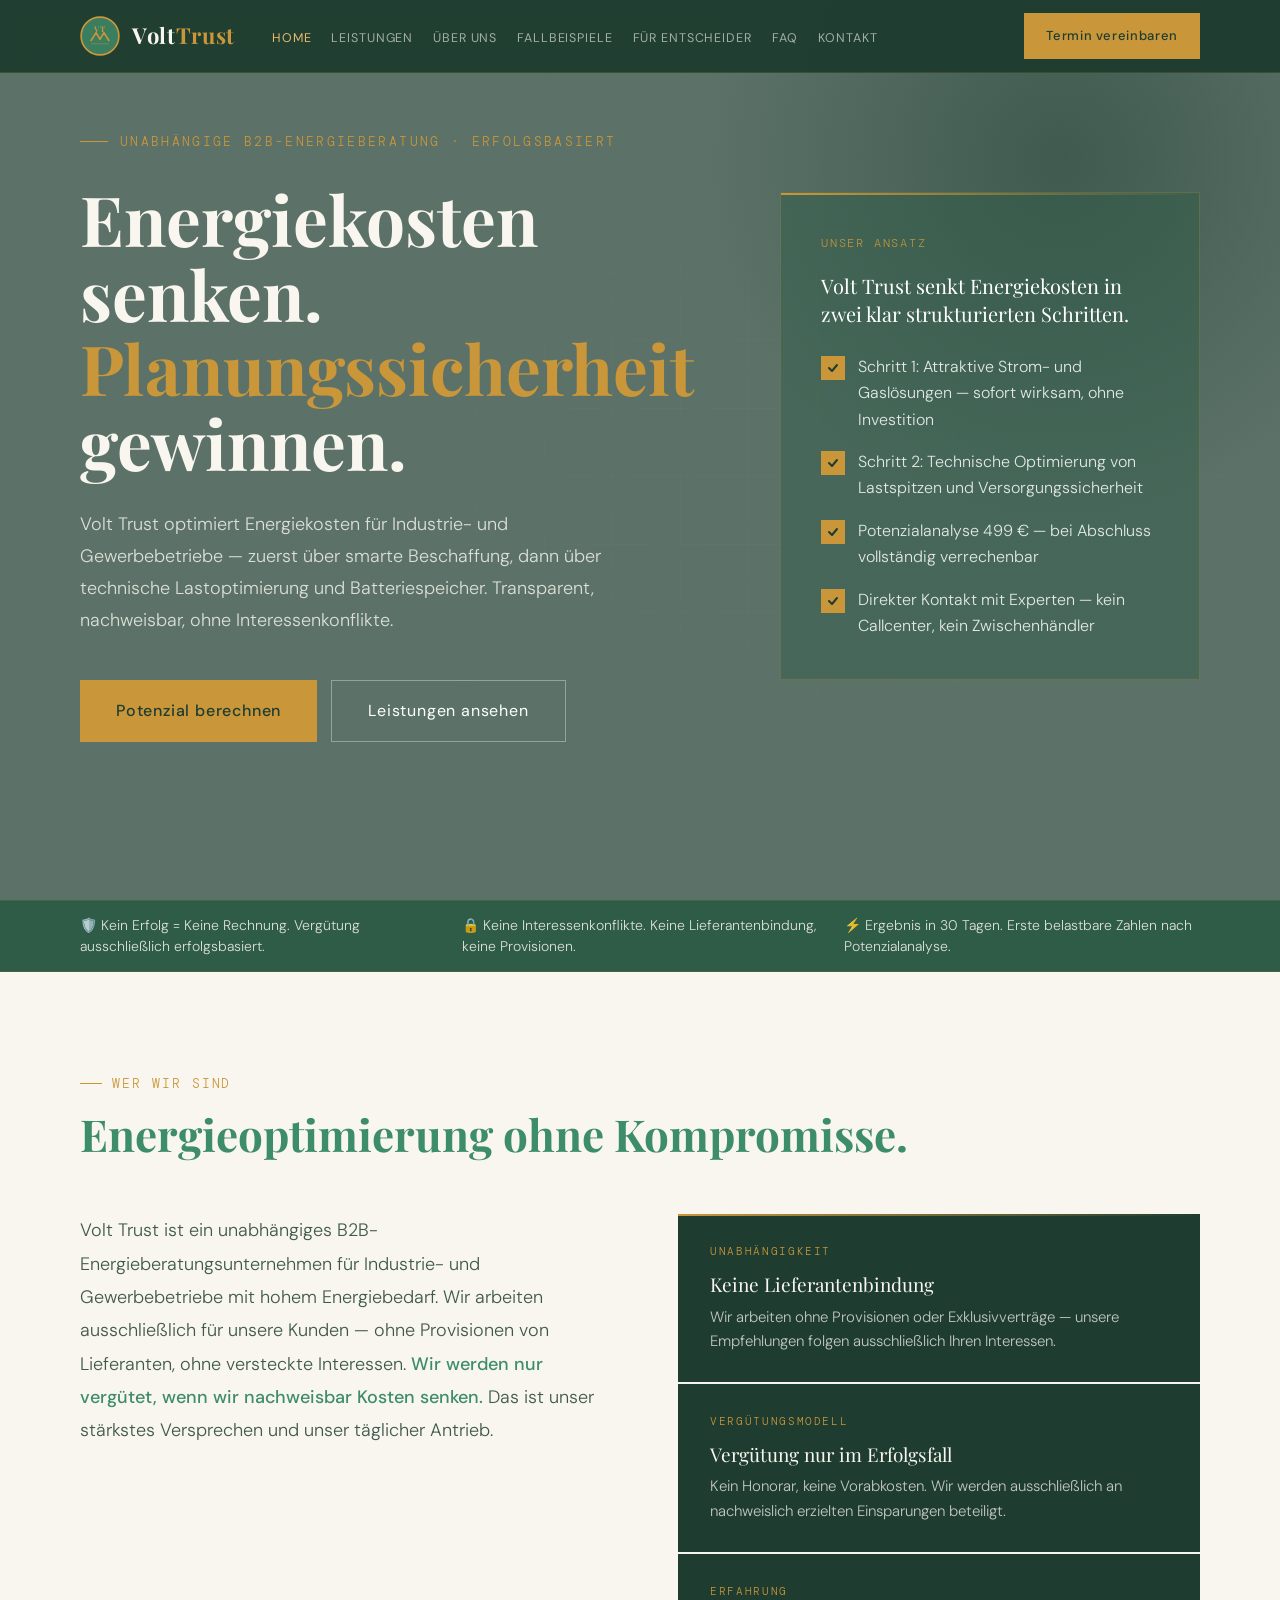
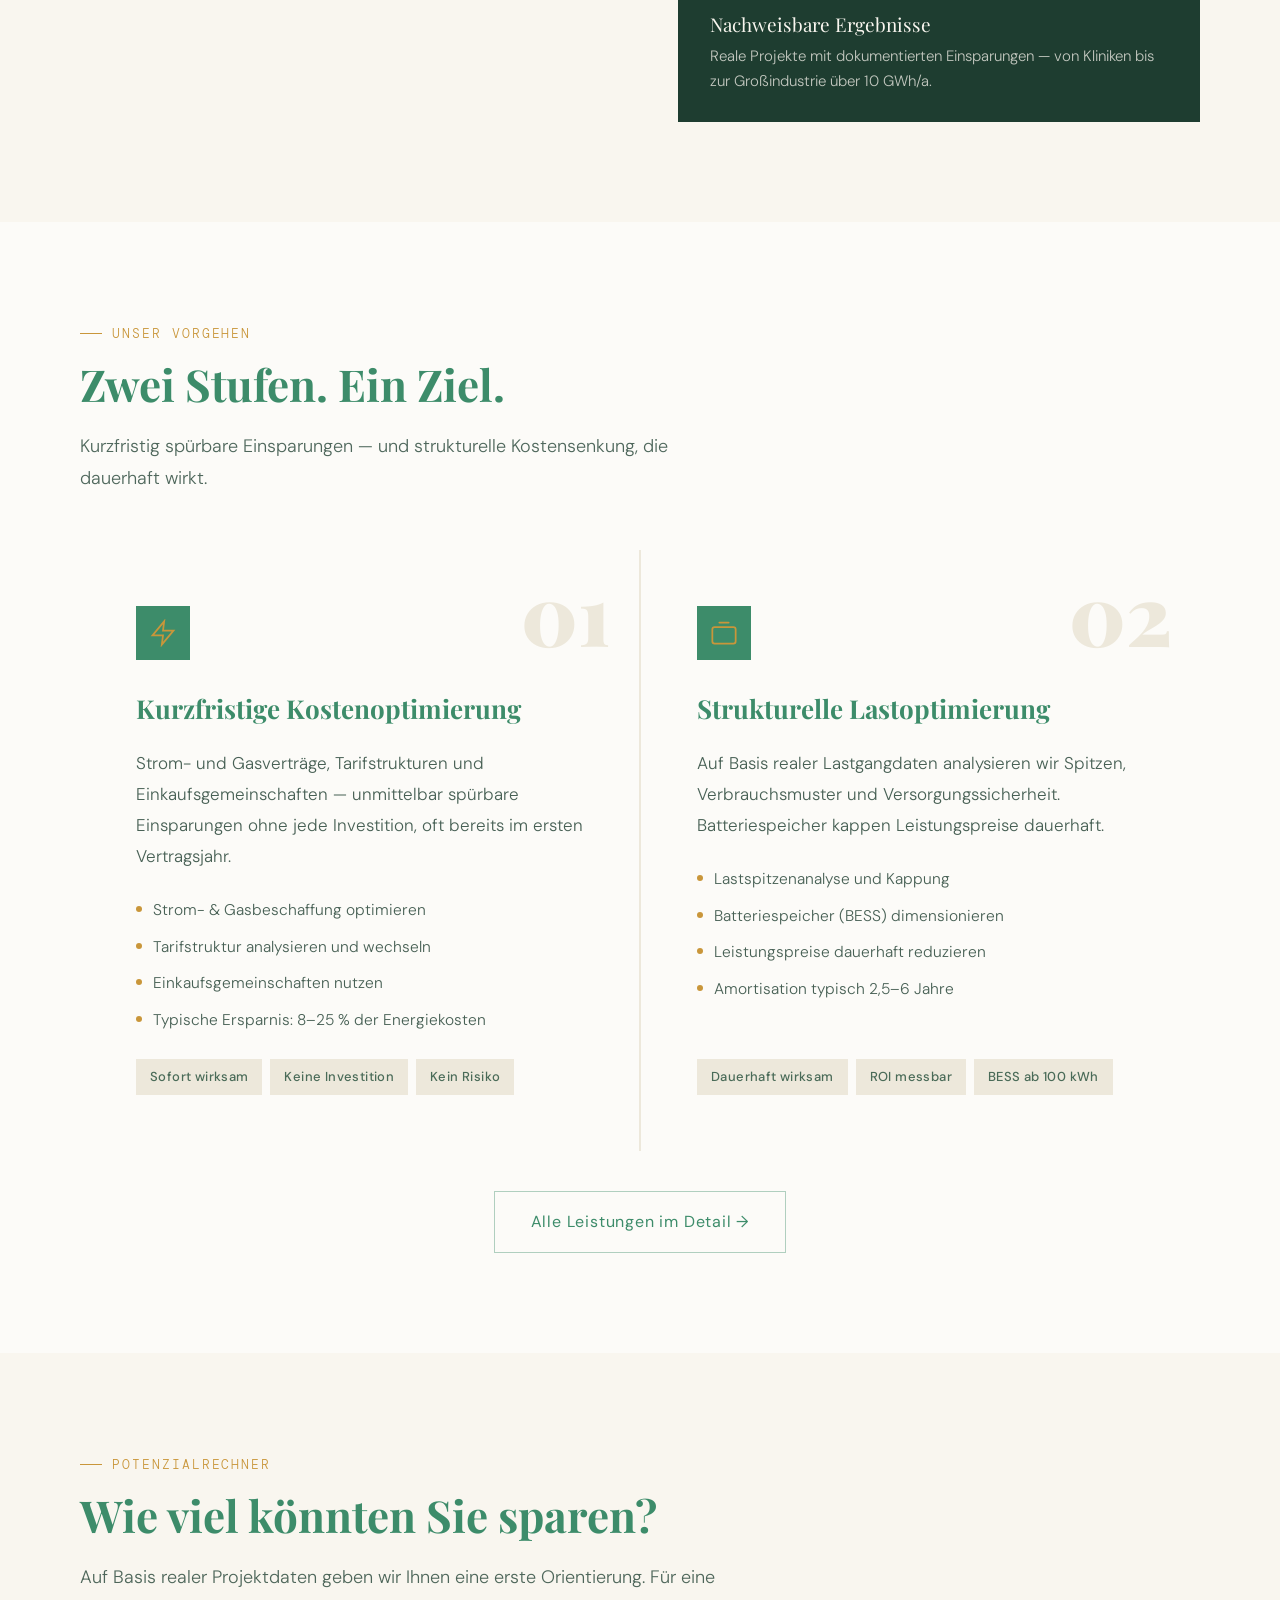
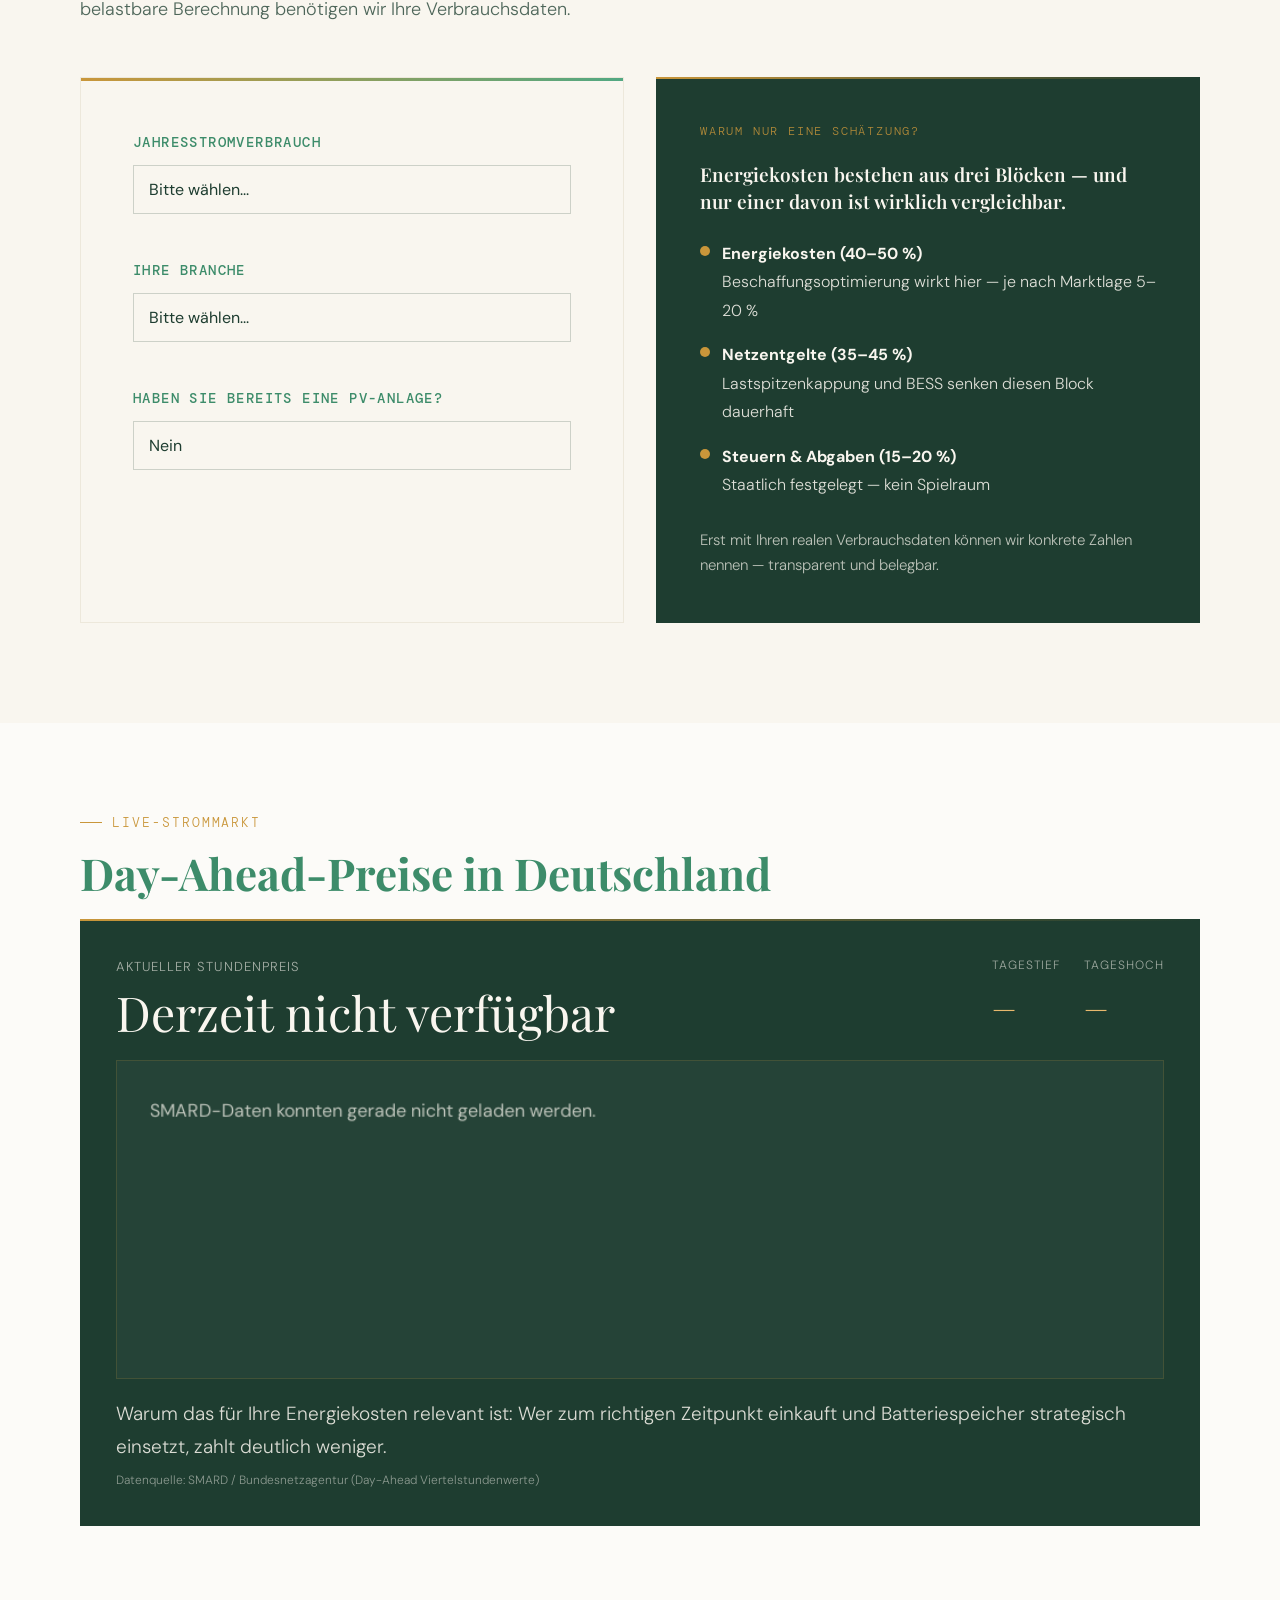
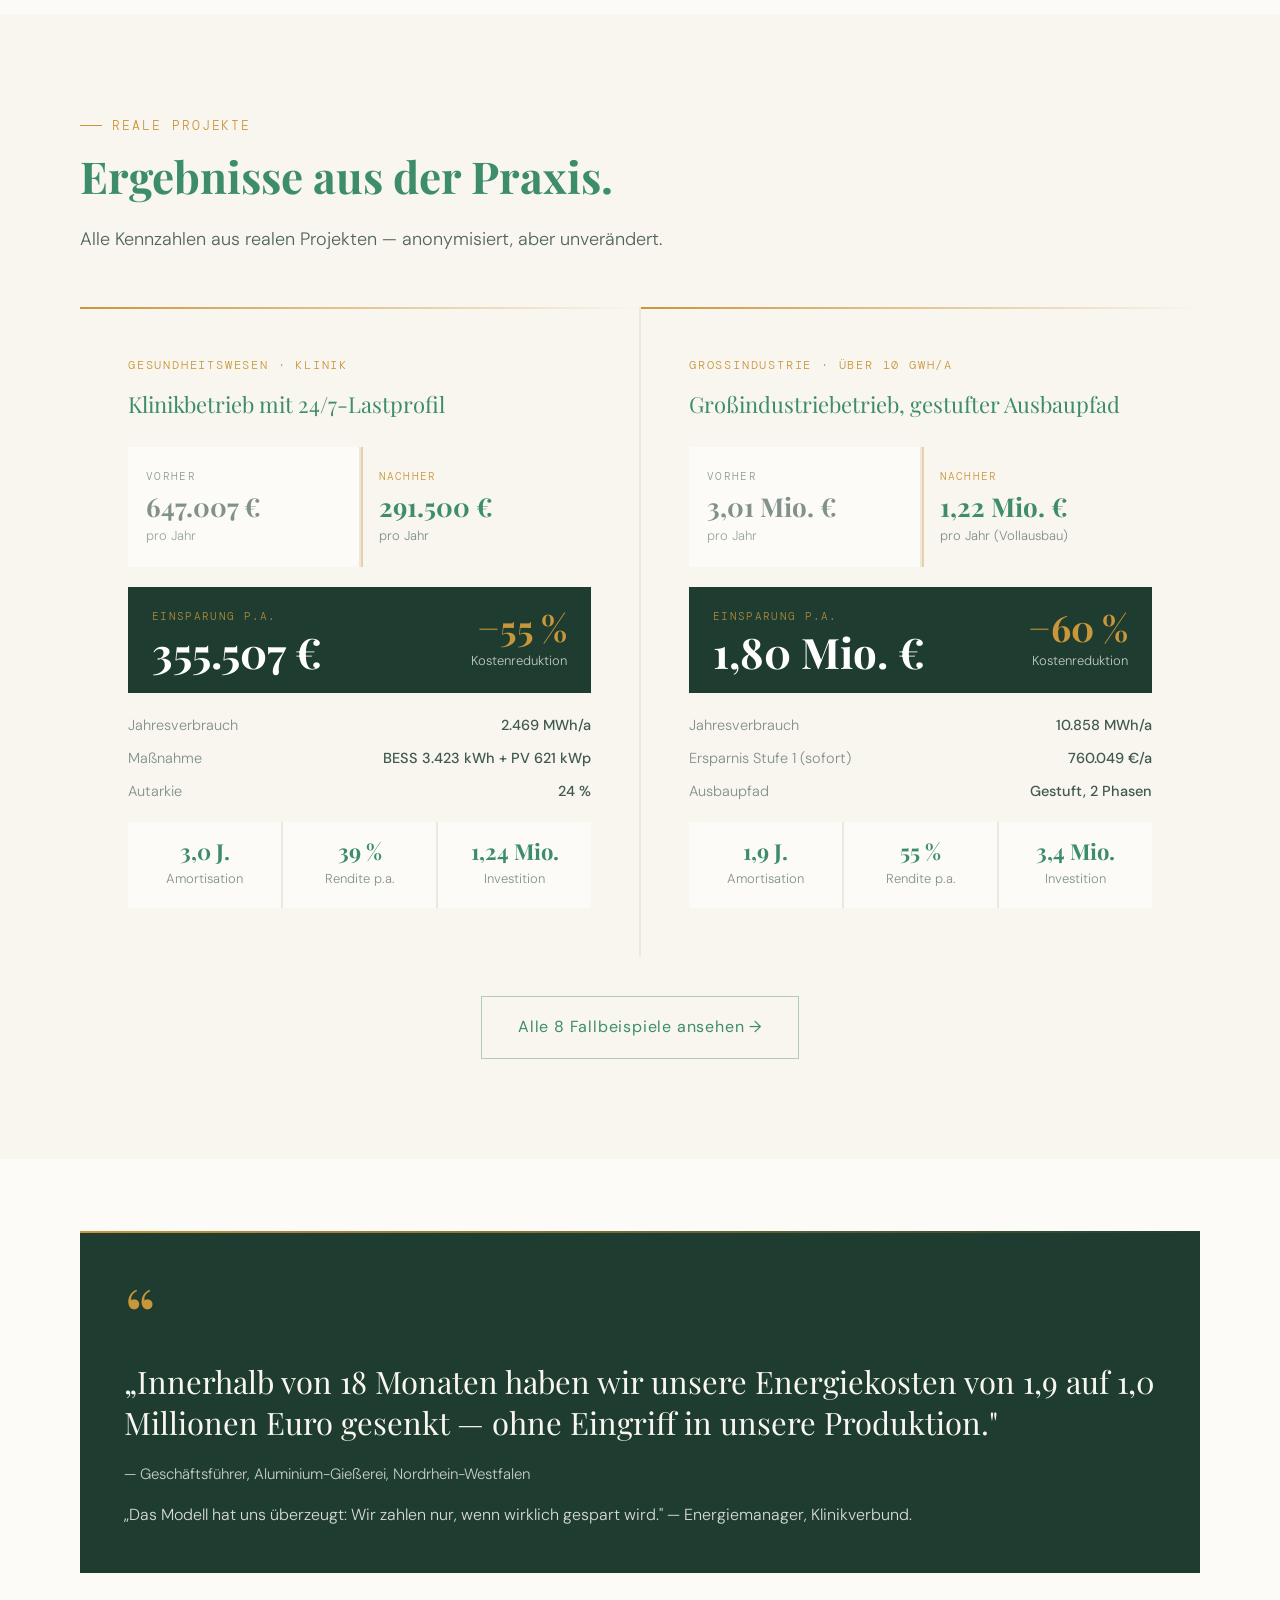
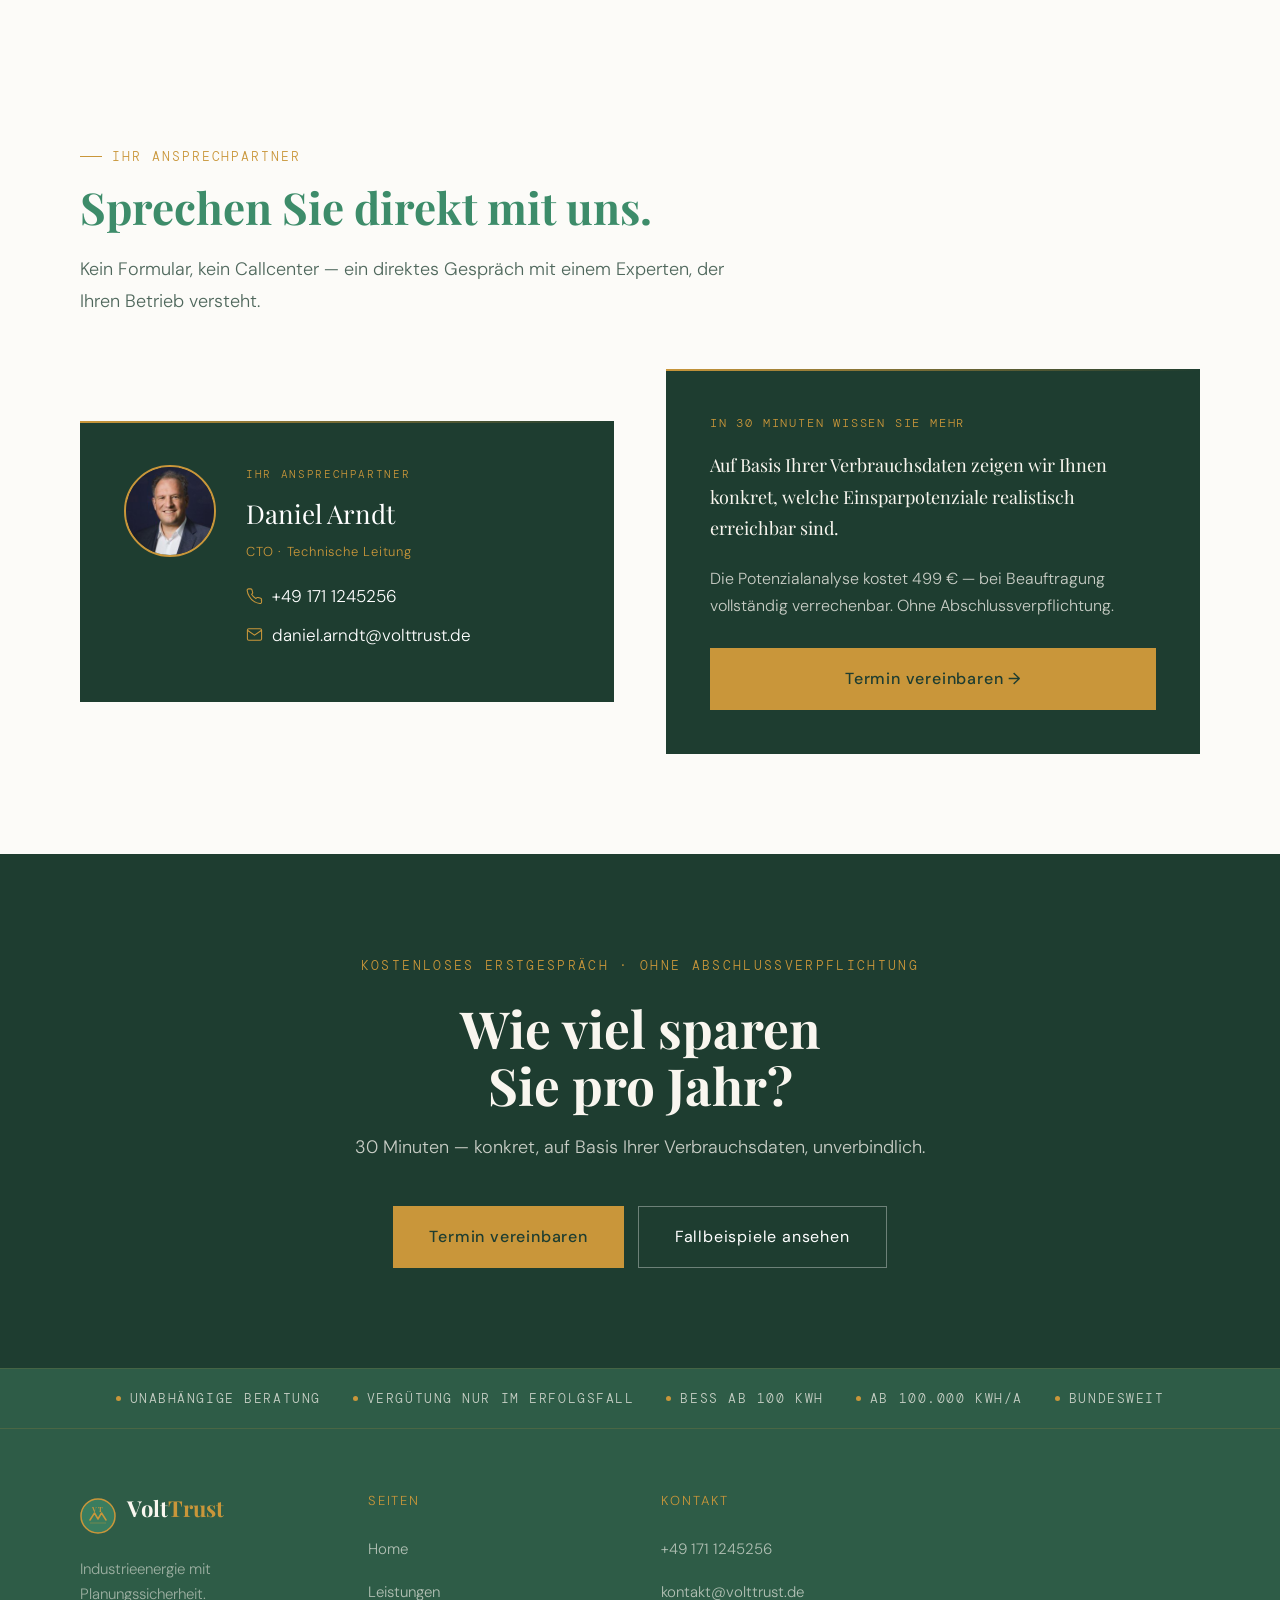
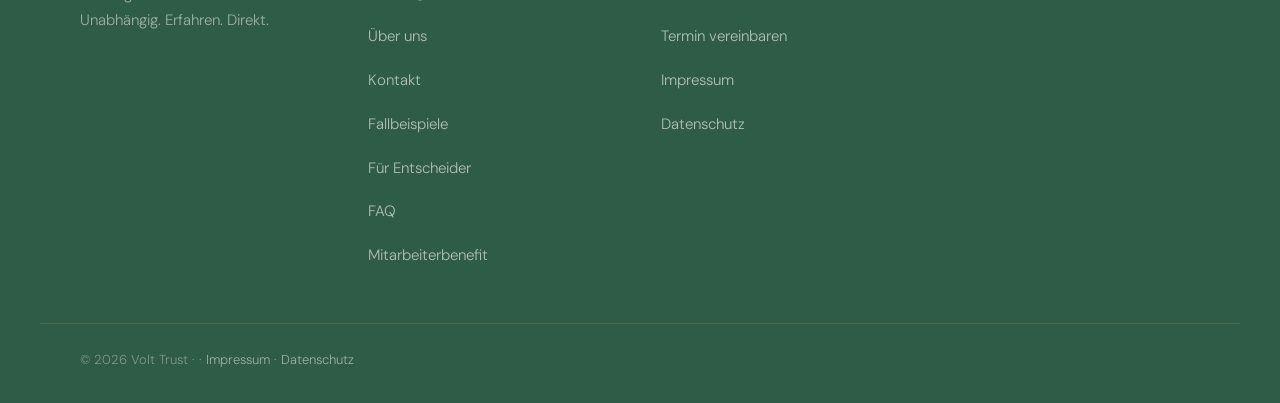
==== index.html @ 17a73243 "Merge pull request #3 from franzjosefjochheim-del/codex/review-volt-trust-website-ff567i Add live Da" ====
<!DOCTYPE html>
<html lang="de">
<head>
<meta charset="UTF-8">
<meta name="viewport" content="width=device-width, initial-scale=1.0">
<meta name="description" content="Volt Trust – Industrieenergie mit Planungssicherheit. Transparent, unabhängig, erfolgsbasiert.">
<title>Volt Trust – Industrieenergie mit Planungssicherheit</title>
<link rel="stylesheet" href="style.css">
<style>
/* ===== HERO ===== */
.hero{min-height:100vh;background-image:linear-gradient(rgba(30,61,48,.72),rgba(30,61,48,.72)),url('https://images.unsplash.com/photo-1473341304170-971dccb5ac1e?auto=format&fit=crop&w=2000&q=80');background-size:cover;background-position:center;display:flex;align-items:center;position:relative;overflow:hidden;padding-top:72px}
.hero-grid{position:absolute;inset:0;background-image:linear-gradient(rgba(201,150,58,.06) 1px,transparent 1px),linear-gradient(90deg,rgba(201,150,58,.06) 1px,transparent 1px);background-size:68px 68px;mask-image:radial-gradient(ellipse 80% 70% at 65% 50%,black 10%,transparent 68%)}
.hero-glow{position:absolute;top:-200px;right:-140px;width:720px;height:720px;border-radius:50%;background:radial-gradient(ellipse,rgba(30,61,48,.45) 0%,transparent 70%);pointer-events:none}
.hero-content{position:relative;z-index:2;max-width:1200px;margin:0 auto;padding:0 40px;display:grid;grid-template-columns:1fr 420px;gap:76px;align-items:center}
.hero-eyebrow{font-family:'DM Mono',monospace;font-size:13px;letter-spacing:.18em;text-transform:uppercase;color:var(--gold);margin-bottom:28px;display:flex;align-items:center;gap:12px;animation:fadeUp .55s ease both}
.hero-eyebrow::before{content:'';display:block;width:28px;height:1px;background:var(--gold)}
.hero h1{font-family:'Playfair Display',serif;font-size:clamp(36px,5.4vw,72px);font-weight:700;line-height:1.08;color:var(--cream);margin-bottom:28px;animation:fadeUp .55s .1s ease both}
.hero h1 em{color:var(--gold);font-style:normal}
.hero-lead{font-size:18px;font-weight:300;line-height:1.78;color:rgba(249,246,239,.82);max-width:540px;margin-bottom:44px;animation:fadeUp .55s .2s ease both}
.hero-actions{display:flex;gap:14px;flex-wrap:wrap;animation:fadeUp .55s .3s ease both}
.hero-card{background:rgba(46,92,71,.45);border:1px solid rgba(201,150,58,.25);padding:40px;position:relative;animation:fadeUp .65s .15s ease both}
.hero-card::before{content:'';position:absolute;top:0;left:0;right:0;height:2px;background:linear-gradient(90deg,var(--gold),transparent)}
@keyframes fadeUp{from{opacity:0;transform:translateY(22px)}to{opacity:1;transform:translateY(0)}}

/* ===== WER WIR SIND ===== */
.wer-wir{background:var(--cream)}
.wer-grid{display:grid;grid-template-columns:1fr 1fr;gap:76px;align-items:start;margin-top:56px}
.wer-text p{font-size:18px;line-height:1.85;color:rgba(30,61,48,.85);margin-bottom:0}
.wer-text p strong{color:var(--green);font-weight:500}
.wer-box{background:var(--ink);padding:48px;position:relative}
.wer-box::before{content:'';position:absolute;top:0;left:0;right:0;height:2px;background:linear-gradient(90deg,var(--gold),transparent)}
.wer-box-label{font-family:'DM Mono',monospace;font-size:12px;letter-spacing:.15em;text-transform:uppercase;color:var(--gold);margin-bottom:18px}
.wer-box-title{font-family:'Playfair Display',serif;font-size:22px;color:#ffffff;margin-bottom:26px;line-height:1.4}
.wer-check{display:flex;flex-direction:column;gap:16px}
.wer-check-item{display:flex;gap:13px;align-items:flex-start}
.wer-check-badge{width:24px;height:24px;background:var(--gold);display:flex;align-items:center;justify-content:center;flex-shrink:0;margin-top:2px}
.wer-check-badge svg{width:12px;height:12px;stroke:var(--ink);fill:none;stroke-width:2;stroke-linecap:round;stroke-linejoin:round}
.wer-check-text{font-size:16px;color:rgba(255,255,255,.85);line-height:1.65}

/* ===== ZWEI STUFEN ===== */
.zwei-stufen{background:var(--mist)}
.stufen-grid{display:grid;grid-template-columns:1fr 1fr;gap:2px;background:var(--stone);margin-top:56px}
.stufe{background:var(--mist);padding:56px;position:relative;overflow:hidden;display:flex;flex-direction:column}
.stufe .stufe-detail{flex:1}
.stufe .tags{margin-top:26px}
.stufe::after{content:'';position:absolute;bottom:0;left:0;width:0;height:3px;background:var(--gold);transition:width .5s}
.stufe:hover::after{width:100%}
.stufe-num{font-family:'Playfair Display',serif;font-size:84px;font-weight:900;line-height:1;color:var(--stone);position:absolute;top:20px;right:28px}
.stufe-icon{width:54px;height:54px;background:var(--green);display:flex;align-items:center;justify-content:center;margin-bottom:26px}
.stufe-icon svg{width:28px;height:28px;stroke:var(--gold);fill:none;stroke-width:1.5;stroke-linecap:round}
.stufe-title{font-family:'Playfair Display',serif;font-size:26px;font-weight:700;color:var(--green);margin-bottom:16px}
.stufe-text{font-size:17px;line-height:1.82;color:rgba(30,61,48,.82);margin-bottom:26px}
.stufe-detail{display:flex;flex-direction:column;gap:11px}
.stufe-detail-item{display:flex;gap:11px;align-items:flex-start;font-size:15.5px;color:rgba(30,61,48,.82)}
.stufe-detail-item span:last-child{line-height:1.65}
.stufe-detail-dot{width:6px;height:6px;background:var(--gold);border-radius:50%;flex-shrink:0;margin-top:8px}

/* ===== CASES ===== */
.cases{background:var(--cream)}
.case-grid{display:grid;grid-template-columns:1fr 1fr;gap:2px;background:var(--stone);margin-top:52px}
.case-card{background:var(--cream);padding:48px;position:relative}
.case-card::before{content:'';position:absolute;top:0;left:0;right:0;height:2px;background:linear-gradient(90deg,var(--gold),transparent)}
.case-card-tag{font-family:'DM Mono',monospace;font-size:12px;letter-spacing:.15em;text-transform:uppercase;color:var(--gold);margin-bottom:14px}
.case-card-title{font-family:'Playfair Display',serif;font-size:22px;color:var(--green);margin-bottom:28px;line-height:1.3}
.case-metrics{display:flex;flex-direction:column;gap:10px;margin-bottom:24px;padding-bottom:24px;border-bottom:1px solid var(--stone)}
.case-metric{display:flex;justify-content:space-between;align-items:baseline}
.case-metric-label{font-size:15px;color:rgba(30,61,48,.6)}
.case-metric-val{font-size:16px;font-weight:500;color:rgba(30,61,48,.88)}
.case-saving{margin-bottom:22px}
.case-saving-label{font-family:'DM Mono',monospace;font-size:12px;letter-spacing:.12em;text-transform:uppercase;color:rgba(30,61,48,.6);margin-bottom:6px}
.case-saving-val{font-family:'Playfair Display',serif;font-size:38px;font-weight:700;color:var(--green);line-height:1}
.case-saving-sub{font-size:15px;color:var(--gold);margin-top:5px;font-weight:500}
.case-roi-row{display:flex;gap:2px;background:var(--stone)}
.case-roi-item{flex:1;background:var(--mist);padding:18px 12px;text-align:center}
.case-roi-val{font-family:'Playfair Display',serif;font-size:22px;font-weight:700;color:var(--green);display:block;line-height:1}
.case-roi-label{font-size:13px;color:rgba(30,61,48,.55);display:block;margin-top:5px}

/* ===== TRUST BAR (unten) ===== */
.trust-bar-bottom{background:var(--forest);border-top:1px solid rgba(201,150,58,.15);padding:18px 0}
.trust-bar-bottom .trust-inner{max-width:1200px;margin:0 auto;padding:0 40px;display:flex;flex-wrap:wrap;justify-content:center;align-items:center;gap:32px}
.trust-bar-bottom .trust-item{font-family:'DM Mono',monospace;font-size:13px;letter-spacing:.12em;text-transform:uppercase;color:rgba(249,246,239,.75);display:flex;align-items:center;gap:9px}
.trust-bar-bottom .trust-dot{width:5px;height:5px;border-radius:50%;background:var(--gold);flex-shrink:0}

/* ===== RECHNER ===== */
.rechner-wrap{width:100%;overflow:hidden}
.rechner-label{font-size:14px;font-family:'DM Mono',monospace;letter-spacing:.1em;text-transform:uppercase;color:var(--green);margin-bottom:10px;margin-top:22px}
.rechner-label:first-child{margin-top:0}
.rechner-select{width:100%;box-sizing:border-box;font-size:16px;padding:13px 15px;border:1px solid rgba(30,61,48,.2);background:var(--cream);color:var(--ink);font-family:'DM Sans',sans-serif;appearance:none;cursor:pointer}
.rechner-result{margin-top:28px;background:var(--ink);padding:32px;display:none}
.rechner-result.show{display:block}
.rechner-result-label{font-family:'DM Mono',monospace;font-size:12px;letter-spacing:.15em;text-transform:uppercase;color:var(--gold);margin-bottom:10px}
.rechner-result-range{font-family:'Playfair Display',serif;font-size:38px;font-weight:700;color:#ffffff;line-height:1;margin-bottom:14px}
.rechner-result-text{font-size:16px;color:rgba(249,246,239,.82);line-height:1.65;margin-bottom:20px}
.rechner-disclaimer{font-size:13px;color:rgba(249,246,239,.5);line-height:1.65;margin-top:16px;padding-top:16px;border-top:1px solid rgba(255,255,255,.1)}

/* ===== RECHNER GRID — Mobile Fix ===== */
.rechner-grid{display:grid;grid-template-columns:1fr 1fr;gap:32px;margin-top:52px}

/* ===== ANSP / CTA ===== */
.ansp-section{background:var(--mist)}
.ansp-inner{display:grid;grid-template-columns:1fr 1fr;gap:52px;align-items:center;margin-top:52px}
.cta-section{background:var(--ink)}
.cta-inner{text-align:center;max-width:680px;margin:0 auto}
.cta-eyebrow{font-family:'DM Mono',monospace;font-size:13px;letter-spacing:.18em;text-transform:uppercase;color:var(--gold);margin-bottom:22px}
.cta-title{font-family:'Playfair Display',serif;font-size:clamp(32px,4vw,52px);font-weight:700;color:var(--cream);line-height:1.12;margin-bottom:18px}
.cta-text{font-size:18px;line-height:1.76;color:rgba(249,246,239,.78);margin-bottom:42px}
.cta-actions{display:flex;gap:14px;justify-content:center;flex-wrap:wrap}

/* ===== SECTION GLOBALS ===== */
.section-label{font-family:'DM Mono',monospace;font-size:13px;letter-spacing:.15em;text-transform:uppercase;color:var(--gold);margin-bottom:14px}
.section-title{font-family:'Playfair Display',serif;font-size:clamp(28px,3.5vw,44px);font-weight:700;color:var(--green);line-height:1.12}
.section-title.light{color:var(--cream)}
.section-intro{font-size:18px;line-height:1.78;color:rgba(30,61,48,.78);max-width:660px;margin-top:16px}

/* ===== RESPONSIVE ===== */
@media(max-width:960px){
  .hero-content,.wer-grid,.stufen-grid,.case-grid,.ansp-inner,.rechner-grid{grid-template-columns:1fr}
  .hero-card{max-width:520px}
}
@media(max-width:600px){
  .hero-content{padding:0 20px}
  .hero h1{font-size:clamp(32px,8vw,48px)}
  .hero-lead{font-size:16px}
  .trust-bar-bottom .trust-inner{gap:16px}
  .rechner-grid{grid-template-columns:1fr}
}
</style>
</head>
<body>

<nav>
  <div class="nav-inner">
    <a href="index.html" class="nav-logo">
      <svg width="40" height="40" viewBox="0 0 36 36" fill="none"><circle cx="18" cy="18" r="17" fill="#3A7D5F" stroke="#C9963A" stroke-width="1.5"/><text x="18" y="14" text-anchor="middle" font-family="Playfair Display,serif" font-size="7" font-weight="700" fill="#C9963A" letter-spacing="1">VT</text><path d="M10 22 L14.5 15 L18 21 L21.5 15 L26 22" stroke="#C9963A" stroke-width="1.5" stroke-linecap="round" stroke-linejoin="round" fill="none"/><line x1="10" y1="25" x2="26" y2="25" stroke="#C9963A" stroke-width=".75" opacity=".5"/></svg>
      <span class="nav-logo-text">Volt<span>Trust</span></span>
    </a>
    <ul class="nav-links">
      <li><a href="index.html">Home</a></li>
      <li><a href="leistungen.html">Leistungen</a></li>
      <li><a href="ueber-uns.html">Über uns</a></li>
      <li><a href="fallbeispiele.html">Fallbeispiele</a></li>
      <li><a href="fuer-entscheider.html">Für Entscheider</a></li>
      <li><a href="faq.html">FAQ</a></li>
      <li><a href="kontakt.html">Kontakt</a></li>
    </ul>
    <a href="kontakt.html" class="nav-cta">Termin vereinbaren</a>
    <div class="nav-hamburger" id="hamburger"><span></span><span></span><span></span></div>
  </div>
</nav>
<div class="nav-mobile" id="navMobile">
  <a href="index.html">Home</a>
  <a href="leistungen.html">Leistungen</a>
  <a href="ueber-uns.html">Über uns</a>
  <a href="fallbeispiele.html">Fallbeispiele</a>
  <a href="fuer-entscheider.html">Für Entscheider</a>
  <a href="faq.html">FAQ</a>
  <a href="kontakt.html">Kontakt</a>
  <a href="kontakt.html" class="nav-cta">Termin vereinbaren</a>
</div>

<!-- 1 · HERO -->
<section class="hero">
  <div class="hero-grid"></div><div class="hero-glow"></div>
  <div class="hero-content">
    <div>
      <div class="hero-eyebrow">Unabhängige B2B-Energieberatung · Erfolgsbasiert</div>
      <h1>Energiekosten senken.<br><em>Planungssicherheit</em><br>gewinnen.</h1>
      <p class="hero-lead">Volt Trust optimiert Energiekosten für Industrie- und Gewerbebetriebe — zuerst über smarte Beschaffung, dann über technische Lastoptimierung und Batteriespeicher. Transparent, nachweisbar, ohne Interessenkonflikte.</p>
      <div class="hero-actions">
        <a href="#rechner" class="btn-primary">Potenzial berechnen</a>
        <a href="leistungen.html" class="btn-outline">Leistungen ansehen</a>
      </div>
    </div>
    <div class="hero-card">
      <div class="wer-box-label">Unser Ansatz</div>
      <div class="wer-box-title" style="font-family:'Playfair Display',serif;font-size:20px;color:#ffffff;margin-bottom:26px;line-height:1.4">Volt Trust senkt Energiekosten in zwei klar strukturierten Schritten.</div>
      <div class="wer-check">
        <div class="wer-check-item">
          <div class="wer-check-badge"><svg viewBox="0 0 12 12"><path d="M2 6 L5 9 L10 3"/></svg></div>
          <div class="wer-check-text">Schritt 1: Attraktive Strom- und Gaslösungen — sofort wirksam, ohne Investition</div>
        </div>
        <div class="wer-check-item">
          <div class="wer-check-badge"><svg viewBox="0 0 12 12"><path d="M2 6 L5 9 L10 3"/></svg></div>
          <div class="wer-check-text">Schritt 2: Technische Optimierung von Lastspitzen und Versorgungssicherheit</div>
        </div>
        <div class="wer-check-item">
          <div class="wer-check-badge"><svg viewBox="0 0 12 12"><path d="M2 6 L5 9 L10 3"/></svg></div>
          <div class="wer-check-text">Potenzialanalyse 499 € — bei Abschluss vollständig verrechenbar</div>
        </div>
        <div class="wer-check-item">
          <div class="wer-check-badge"><svg viewBox="0 0 12 12"><path d="M2 6 L5 9 L10 3"/></svg></div>
          <div class="wer-check-text">Direkter Kontakt mit Experten — kein Callcenter, kein Zwischenhändler</div>
        </div>
      </div>
    </div>
  </div>
</section>

<div class="trust-bar-top">
  <div class="trust-bar-top-inner">
    <div class="trust-top-item">🛡️ Kein Erfolg = Keine Rechnung. Vergütung ausschließlich erfolgsbasiert.</div>
    <div class="trust-top-item">🔒 Keine Interessenkonflikte. Keine Lieferantenbindung, keine Provisionen.</div>
    <div class="trust-top-item">⚡ Ergebnis in 30 Tagen. Erste belastbare Zahlen nach Potenzialanalyse.</div>
  </div>
</div>

<!-- 2 · WER WIR SIND -->
<section class="wer-wir">
  <div class="container">
    <div class="section-label">Wer wir sind</div>
    <h2 class="section-title">Energieoptimierung ohne Kompromisse.</h2>
    <div class="wer-grid">
      <div class="wer-text">
        <p>Volt Trust ist ein unabhängiges B2B-Energieberatungsunternehmen für Industrie- und Gewerbebetriebe mit hohem Energiebedarf. Wir arbeiten ausschließlich für unsere Kunden — ohne Provisionen von Lieferanten, ohne versteckte Interessen. <strong>Wir werden nur vergütet, wenn wir nachweisbar Kosten senken.</strong> Das ist unser stärkstes Versprechen und unser täglicher Antrieb.</p>
      </div>
      <div style="display:flex;flex-direction:column;gap:2px">
        <div style="background:var(--ink);padding:28px 32px;position:relative">
          <div style="position:absolute;top:0;left:0;right:0;height:2px;background:linear-gradient(90deg,var(--gold),transparent)"></div>
          <div style="font-family:'DM Mono',monospace;font-size:11px;letter-spacing:.15em;text-transform:uppercase;color:var(--gold);margin-bottom:10px">Unabhängigkeit</div>
          <div style="font-family:'Playfair Display',serif;font-size:19px;color:var(--cream);margin-bottom:8px;line-height:1.3">Keine Lieferantenbindung</div>
          <div style="font-size:15px;color:rgba(249,246,239,.75);line-height:1.65">Wir arbeiten ohne Provisionen oder Exklusivverträge — unsere Empfehlungen folgen ausschließlich Ihren Interessen.</div>
        </div>
        <div style="background:var(--ink);padding:28px 32px">
          <div style="font-family:'DM Mono',monospace;font-size:11px;letter-spacing:.15em;text-transform:uppercase;color:var(--gold);margin-bottom:10px">Vergütungsmodell</div>
          <div style="font-family:'Playfair Display',serif;font-size:19px;color:var(--cream);margin-bottom:8px;line-height:1.3">Vergütung nur im Erfolgsfall</div>
          <div style="font-size:15px;color:rgba(249,246,239,.75);line-height:1.65">Kein Honorar, keine Vorabkosten. Wir werden ausschließlich an nachweislich erzielten Einsparungen beteiligt.</div>
        </div>
        <div style="background:var(--ink);padding:28px 32px">
          <div style="font-family:'DM Mono',monospace;font-size:11px;letter-spacing:.15em;text-transform:uppercase;color:var(--gold);margin-bottom:10px">Erfahrung</div>
          <div style="font-family:'Playfair Display',serif;font-size:19px;color:var(--cream);margin-bottom:8px;line-height:1.3">Nachweisbare Ergebnisse</div>
          <div style="font-size:15px;color:rgba(249,246,239,.75);line-height:1.65">Reale Projekte mit dokumentierten Einsparungen — von Kliniken bis zur Großindustrie über 10 GWh/a.</div>
        </div>
      </div>
    </div>
  </div>
</section>

<!-- 3 · ZWEI STUFEN -->
<section class="zwei-stufen">
  <div class="container">
    <div class="section-label">Unser Vorgehen</div>
    <h2 class="section-title">Zwei Stufen. Ein Ziel.</h2>
    <p class="section-intro">Kurzfristig spürbare Einsparungen — und strukturelle Kostensenkung, die dauerhaft wirkt.</p>
    <div class="stufen-grid">
      <div class="stufe stufe-01">
        <div class="stufe-num">01</div>
        <div class="stufe-icon"><svg viewBox="0 0 24 24"><path d="M13 2L3 14h9l-1 8 10-12h-9l1-8z"/></svg></div>
        <div class="stufe-title">Kurzfristige Kostenoptimierung</div>
        <p class="stufe-text">Strom- und Gasverträge, Tarifstrukturen und Einkaufsgemeinschaften — unmittelbar spürbare Einsparungen ohne jede Investition, oft bereits im ersten Vertragsjahr.</p>
        <div class="stufe-detail">
          <div class="stufe-detail-item"><span class="stufe-detail-dot"></span><span>Strom- &amp; Gasbeschaffung optimieren</span></div>
          <div class="stufe-detail-item"><span class="stufe-detail-dot"></span><span>Tarifstruktur analysieren und wechseln</span></div>
          <div class="stufe-detail-item"><span class="stufe-detail-dot"></span><span>Einkaufsgemeinschaften nutzen</span></div>
          <div class="stufe-detail-item"><span class="stufe-detail-dot"></span><span>Typische Ersparnis: 8–25 % der Energiekosten</span></div>
        </div>
        <div class="tags" style="margin-top:26px"><span class="tag">Sofort wirksam</span><span class="tag">Keine Investition</span><span class="tag">Kein Risiko</span></div>
      </div>
      <div class="stufe stufe-02">
        <div class="stufe-num">02</div>
        <div class="stufe-icon"><svg viewBox="0 0 24 24"><rect x="2" y="7" width="20" height="14" rx="2"/><path d="M16 3H8"/></svg></div>
        <div class="stufe-title">Strukturelle Lastoptimierung</div>
        <p class="stufe-text">Auf Basis realer Lastgangdaten analysieren wir Spitzen, Verbrauchsmuster und Versorgungssicherheit. Batteriespeicher kappen Leistungspreise dauerhaft.</p>
        <div class="stufe-detail">
          <div class="stufe-detail-item"><span class="stufe-detail-dot"></span><span>Lastspitzenanalyse und Kappung</span></div>
          <div class="stufe-detail-item"><span class="stufe-detail-dot"></span><span>Batteriespeicher (BESS) dimensionieren</span></div>
          <div class="stufe-detail-item"><span class="stufe-detail-dot"></span><span>Leistungspreise dauerhaft reduzieren</span></div>
          <div class="stufe-detail-item"><span class="stufe-detail-dot"></span><span>Amortisation typisch 2,5–6 Jahre</span></div>
        </div>
        <div class="tags" style="margin-top:26px"><span class="tag">Dauerhaft wirksam</span><span class="tag">ROI messbar</span><span class="tag">BESS ab 100 kWh</span></div>
      </div>
    </div>
    <div style="text-align:center;margin-top:40px"><a href="leistungen.html" class="btn-outline dark">Alle Leistungen im Detail →</a></div>
  </div>
</section>

<!-- 4 · POTENZIALRECHNER -->
<section id="rechner" style="background:var(--cream)">
  <div class="container">
    <div class="section-label">Potenzialrechner</div>
    <h2 class="section-title">Wie viel könnten Sie sparen?</h2>
    <p class="section-intro">Auf Basis realer Projektdaten geben wir Ihnen eine erste Orientierung. Für eine belastbare Berechnung benötigen wir Ihre Verbrauchsdaten.</p>
    <div class="rechner-grid">
      <div class="rechner-wrap">
        <div class="rechner-label">Jahresstromverbrauch</div>
        <select class="rechner-select" id="rVerbrauch" onchange="calcPotenzial()">
          <option value="">Bitte wählen...</option>
          <option value="klein">100.000 – 300.000 kWh/a</option>
          <option value="mittel">300.000 – 1.000.000 kWh/a</option>
          <option value="gross">1.000.000 – 5.000.000 kWh/a</option>
          <option value="xl">über 5.000.000 kWh/a</option>
        </select>
        <div class="rechner-label">Ihre Branche</div>
        <select class="rechner-select" id="rBranche" onchange="calcPotenzial()">
          <option value="">Bitte wählen...</option>
          <option value="prod">Produktion / Metallverarbeitung / Kunststoff</option>
          <option value="food">Lebensmittel / Brauerei / Chemie</option>
          <option value="health">Gesundheitswesen / Krankenhaus / Pflege</option>
          <option value="logistik">Logistik / Kühlung / Lager</option>
          <option value="gebaeude">Großgebäude / Hotel / Bad / EKZ</option>
          <option value="filiale">Mehrstandorte / Filialstruktur</option>
          <option value="andere">Andere</option>
        </select>
        <div class="rechner-label">Haben Sie bereits eine PV-Anlage?</div>
        <select class="rechner-select" id="rPV" onchange="calcPotenzial()">
          <option value="nein">Nein</option>
          <option value="ja">Ja</option>
          <option value="geplant">Geplant</option>
        </select>
        <div id="rechnerResult" class="rechner-result">
          <div class="rechner-result-label">Geschätzte Ersparnis p.a.</div>
          <div class="rechner-result-range" id="rRange">–</div>
          <div class="rechner-result-text" id="rText">–</div>
          <a href="kontakt.html" class="btn-primary" style="width:100%;text-align:center;display:block;margin-top:20px">Jetzt genaue Berechnung anfragen →</a>
          <div class="rechner-disclaimer">Diese Schätzung basiert auf Richtwerten aus realen, abgeschlossenen Projekten und dient ausschließlich zur ersten Orientierung. Tatsächliche Einsparpotenziale hängen von Ihrem individuellen Verbrauchsprofil, bestehenden Verträgen und technischen Gegebenheiten ab — und werden in der Potenzialanalyse belastbar berechnet.</div>
        </div>
      </div>
      <div>
        <div style="background:var(--ink);padding:44px;position:relative;height:100%;box-sizing:border-box">
          <div style="position:absolute;top:0;left:0;right:0;height:2px;background:linear-gradient(90deg,var(--gold),transparent)"></div>
          <div style="font-family:'DM Mono',monospace;font-size:12px;letter-spacing:.15em;text-transform:uppercase;color:var(--gold);opacity:.85;margin-bottom:18px">Warum nur eine Schätzung?</div>
          <p style="font-size:19px;font-family:'Playfair Display',serif;color:var(--cream);margin-bottom:24px;line-height:1.45;font-weight:600">Energiekosten bestehen aus drei Blöcken — und nur einer davon ist wirklich vergleichbar.</p>
          <div style="display:flex;flex-direction:column;gap:16px;margin-bottom:28px">
            <div style="display:flex;gap:12px"><div style="width:10px;height:10px;background:var(--gold);border-radius:50%;flex-shrink:0;margin-top:6px"></div><div style="font-size:16px;color:rgba(249,246,239,.88)"><strong style="color:var(--cream)">Energiekosten (40–50 %)</strong><br>Beschaffungsoptimierung wirkt hier — je nach Marktlage 5–20 %</div></div>
            <div style="display:flex;gap:12px"><div style="width:10px;height:10px;background:var(--gold);border-radius:50%;flex-shrink:0;margin-top:6px"></div><div style="font-size:16px;color:rgba(249,246,239,.88)"><strong style="color:var(--cream)">Netzentgelte (35–45 %)</strong><br>Lastspitzenkappung und BESS senken diesen Block dauerhaft</div></div>
            <div style="display:flex;gap:12px"><div style="width:10px;height:10px;background:var(--gold);border-radius:50%;flex-shrink:0;margin-top:6px"></div><div style="font-size:16px;color:rgba(249,246,239,.88)"><strong style="color:var(--cream)">Steuern &amp; Abgaben (15–20 %)</strong><br>Staatlich festgelegt — kein Spielraum</div></div>
          </div>
          <p style="font-size:15px;color:rgba(249,246,239,.72);line-height:1.7">Erst mit Ihren realen Verbrauchsdaten können wir konkrete Zahlen nennen — transparent und belegbar.</p>
        </div>
      </div>
    </div>
  </div>
</section>

<section class="strommarkt-section" id="strommarkt">
  <div class="container">
    <div class="section-label">Live-Strommarkt</div>
    <h2 class="section-title">Day-Ahead-Preise in Deutschland</h2>
    <div class="strommarkt-card">
      <div class="strommarkt-head">
        <div>
          <div class="strommarkt-kicker">Aktueller Stundenpreis</div>
          <div class="strommarkt-current" id="stromCurrent">--</div>
        </div>
        <div class="strommarkt-range">
          <div>
            <div class="strommarkt-range-label">Tagestief</div>
            <div class="strommarkt-range-val" id="stromLow">--</div>
          </div>
          <div>
            <div class="strommarkt-range-label">Tageshoch</div>
            <div class="strommarkt-range-val" id="stromHigh">--</div>
          </div>
        </div>
      </div>
      <div class="strommarkt-chart-wrap">
        <canvas id="stromChart" width="900" height="260" aria-label="Liniendiagramm der letzten 24 Stunden"></canvas>
      </div>
      <p class="strommarkt-note">Warum das für Ihre Energiekosten relevant ist: Wer zum richtigen Zeitpunkt einkauft und Batteriespeicher strategisch einsetzt, zahlt deutlich weniger.</p>
      <p class="strommarkt-source">Datenquelle: SMARD / Bundesnetzagentur (Day-Ahead Viertelstundenwerte)</p>
    </div>
  </div>
</section>

<!-- 5 · FALLBEISPIELE -->
<section class="cases cases-with-bg">
  <div class="container">
    <div class="section-label">Reale Projekte</div>
    <h2 class="section-title">Ergebnisse aus der Praxis.</h2>
    <p class="section-intro">Alle Kennzahlen aus realen Projekten — anonymisiert, aber unverändert.</p>
    <div class="cases-hero-image" aria-hidden="true"></div>
    <div class="case-grid">
      <div class="case-card">
        <div class="case-card-tag">Gesundheitswesen · Klinik</div>
        <div class="case-card-title">Klinikbetrieb mit 24/7-Lastprofil</div>
        <div style="display:grid;grid-template-columns:1fr 1fr;gap:2px;background:var(--stone);margin-bottom:20px">
          <div style="background:var(--mist);padding:20px 18px">
            <div style="font-family:'DM Mono',monospace;font-size:11px;letter-spacing:.12em;text-transform:uppercase;color:rgba(30,61,48,.5);margin-bottom:8px">Vorher</div>
            <div style="font-family:'Playfair Display',serif;font-size:26px;font-weight:700;color:rgba(30,61,48,.55);line-height:1">647.007 €</div>
            <div style="font-size:13px;color:rgba(30,61,48,.45);margin-top:4px">pro Jahr</div>
          </div>
          <div style="background:var(--cream);padding:20px 18px;position:relative">
            <div style="position:absolute;top:0;left:0;bottom:0;width:2px;background:var(--gold);opacity:.4"></div>
            <div style="font-family:'DM Mono',monospace;font-size:11px;letter-spacing:.12em;text-transform:uppercase;color:var(--gold);margin-bottom:8px">Nachher</div>
            <div style="font-family:'Playfair Display',serif;font-size:26px;font-weight:700;color:var(--green);line-height:1">291.500 €</div>
            <div style="font-size:13px;color:rgba(30,61,48,.55);margin-top:4px">pro Jahr</div>
          </div>
        </div>
        <div style="background:var(--ink);padding:20px 24px;margin-bottom:20px;display:flex;align-items:center;justify-content:space-between">
          <div>
            <div style="font-family:'DM Mono',monospace;font-size:11px;letter-spacing:.12em;text-transform:uppercase;color:var(--gold);opacity:.85;margin-bottom:4px">Einsparung p.a.</div>
            <div style="font-family:'Playfair Display',serif;font-size:42px;font-weight:700;color:#ffffff;line-height:1">355.507 €</div>
          </div>
          <div style="text-align:right">
            <div style="font-family:'Playfair Display',serif;font-size:36px;font-weight:700;color:var(--gold);line-height:1">−55 %</div>
            <div style="font-size:13px;color:rgba(255,255,255,.72);margin-top:4px">Kostenreduktion</div>
          </div>
        </div>
        <div style="display:flex;flex-direction:column;gap:7px;margin-bottom:18px">
          <div style="display:flex;justify-content:space-between;font-size:14.5px">
            <span style="color:rgba(30,61,48,.55)">Jahresverbrauch</span>
            <span style="color:rgba(30,61,48,.85);font-weight:500">2.469 MWh/a</span>
          </div>
          <div style="display:flex;justify-content:space-between;font-size:14.5px">
            <span style="color:rgba(30,61,48,.55)">Maßnahme</span>
            <span style="color:rgba(30,61,48,.85);font-weight:500">BESS 3.423 kWh + PV 621 kWp</span>
          </div>
          <div style="display:flex;justify-content:space-between;font-size:14.5px">
            <span style="color:rgba(30,61,48,.55)">Autarkie</span>
            <span style="color:rgba(30,61,48,.85);font-weight:500">24 %</span>
          </div>
        </div>
        <div class="case-roi-row">
          <div class="case-roi-item"><span class="case-roi-val">3,0 J.</span><span class="case-roi-label">Amortisation</span></div>
          <div class="case-roi-item"><span class="case-roi-val">39 %</span><span class="case-roi-label">Rendite p.a.</span></div>
          <div class="case-roi-item"><span class="case-roi-val">1,24 Mio.</span><span class="case-roi-label">Investition</span></div>
        </div>
      </div>

      <div class="case-card">
        <div class="case-card-tag">Großindustrie · über 10 GWh/a</div>
        <div class="case-card-title">Großindustriebetrieb, gestufter Ausbaupfad</div>
        <div style="display:grid;grid-template-columns:1fr 1fr;gap:2px;background:var(--stone);margin-bottom:20px">
          <div style="background:var(--mist);padding:20px 18px">
            <div style="font-family:'DM Mono',monospace;font-size:11px;letter-spacing:.12em;text-transform:uppercase;color:rgba(30,61,48,.5);margin-bottom:8px">Vorher</div>
            <div style="font-family:'Playfair Display',serif;font-size:26px;font-weight:700;color:rgba(30,61,48,.55);line-height:1">3,01 Mio. €</div>
            <div style="font-size:13px;color:rgba(30,61,48,.45);margin-top:4px">pro Jahr</div>
          </div>
          <div style="background:var(--cream);padding:20px 18px;position:relative">
            <div style="position:absolute;top:0;left:0;bottom:0;width:2px;background:var(--gold);opacity:.4"></div>
            <div style="font-family:'DM Mono',monospace;font-size:11px;letter-spacing:.12em;text-transform:uppercase;color:var(--gold);margin-bottom:8px">Nachher</div>
            <div style="font-family:'Playfair Display',serif;font-size:26px;font-weight:700;color:var(--green);line-height:1">1,22 Mio. €</div>
            <div style="font-size:13px;color:rgba(30,61,48,.55);margin-top:4px">pro Jahr (Vollausbau)</div>
          </div>
        </div>
        <div style="background:var(--ink);padding:20px 24px;margin-bottom:20px;display:flex;align-items:center;justify-content:space-between">
          <div>
            <div style="font-family:'DM Mono',monospace;font-size:11px;letter-spacing:.12em;text-transform:uppercase;color:var(--gold);opacity:.85;margin-bottom:4px">Einsparung p.a.</div>
            <div style="font-family:'Playfair Display',serif;font-size:42px;font-weight:700;color:#ffffff;line-height:1">1,80 Mio. €</div>
          </div>
          <div style="text-align:right">
            <div style="font-family:'Playfair Display',serif;font-size:36px;font-weight:700;color:var(--gold);line-height:1">−60 %</div>
            <div style="font-size:13px;color:rgba(255,255,255,.72);margin-top:4px">Kostenreduktion</div>
          </div>
        </div>
        <div style="display:flex;flex-direction:column;gap:7px;margin-bottom:18px">
          <div style="display:flex;justify-content:space-between;font-size:14.5px">
            <span style="color:rgba(30,61,48,.55)">Jahresverbrauch</span>
            <span style="color:rgba(30,61,48,.85);font-weight:500">10.858 MWh/a</span>
          </div>
          <div style="display:flex;justify-content:space-between;font-size:14.5px">
            <span style="color:rgba(30,61,48,.55)">Ersparnis Stufe 1 (sofort)</span>
            <span style="color:rgba(30,61,48,.85);font-weight:500">760.049 €/a</span>
          </div>
          <div style="display:flex;justify-content:space-between;font-size:14.5px">
            <span style="color:rgba(30,61,48,.55)">Ausbaupfad</span>
            <span style="color:rgba(30,61,48,.85);font-weight:500">Gestuft, 2 Phasen</span>
          </div>
        </div>
        <div class="case-roi-row">
          <div class="case-roi-item"><span class="case-roi-val">1,9 J.</span><span class="case-roi-label">Amortisation</span></div>
          <div class="case-roi-item"><span class="case-roi-val">55 %</span><span class="case-roi-label">Rendite p.a.</span></div>
          <div class="case-roi-item"><span class="case-roi-val">3,4 Mio.</span><span class="case-roi-label">Investition</span></div>
        </div>
      </div>
    </div>
    <div style="text-align:center;margin-top:40px">
      <a href="fallbeispiele.html" class="btn-outline dark">Alle 8 Fallbeispiele ansehen →</a>
    </div>
  </div>
</section>

<section class="testimonial-section">
  <div class="container">
    <div class="testimonial-card">
      <div class="testimonial-quote-mark">“</div>
      <blockquote class="testimonial-quote">
        „Innerhalb von 18 Monaten haben wir unsere Energiekosten von 1,9 auf 1,0 Millionen Euro gesenkt — ohne Eingriff in unsere Produktion."
      </blockquote>
      <p class="testimonial-source">— Geschäftsführer, Aluminium-Gießerei, Nordrhein-Westfalen</p>
      <p class="testimonial-second">„Das Modell hat uns überzeugt: Wir zahlen nur, wenn wirklich gespart wird." — Energiemanager, Klinikverbund.</p>
    </div>
  </div>
</section>

<!-- 6 · ANSPRECHPARTNER + CTA -->
<section class="ansp-section">
  <div class="container">
    <div class="section-label">Ihr Ansprechpartner</div>
    <h2 class="section-title">Sprechen Sie direkt mit uns.</h2>
    <p class="section-intro">Kein Formular, kein Callcenter — ein direktes Gespräch mit einem Experten, der Ihren Betrieb versteht.</p>
    <div class="ansp-inner">
      <div class="contact-person">
        <img src="daniel-arndt.png" alt="Daniel Arndt, CTO Volt Trust" class="contact-person-photo">
        <div>
          <div class="contact-person-label">Ihr Ansprechpartner</div>
          <div class="contact-person-name" style="color:#ffffff">Daniel Arndt</div>
          <div class="contact-person-role" style="color:var(--gold);font-size:13px;letter-spacing:.06em;text-transform:none">CTO · Technische Leitung</div>
          <a href="tel:+491711245256" class="contact-person-tel" style="color:#ffffff">
            <svg viewBox="0 0 24 24" style="stroke:var(--gold);fill:none;stroke-width:1.5;stroke-linecap:round"><path d="M22 16.92v3a2 2 0 0 1-2.18 2 19.79 19.79 0 0 1-8.63-3.07A19.5 19.5 0 0 1 4.69 12 19.79 19.79 0 0 1 1.63 3.4 2 2 0 0 1 3.6 1.22h3a2 2 0 0 1 2 1.72c.127.96.361 1.903.7 2.81a2 2 0 0 1-.45 2.11L7.91 8.91a16 16 0 0 0 6 6l.96-.96a2 2 0 0 1 2.11-.45c.907.339 1.85.573 2.81.7A2 2 0 0 1 21.73 16.92z"/></svg>
            +49 171 1245256
          </a>
          <a href="mailto:daniel.arndt@volttrust.de" class="contact-person-tel" style="color:#ffffff;margin-top:8px">
            <svg viewBox="0 0 24 24" style="stroke:var(--gold);fill:none;stroke-width:1.5;stroke-linecap:round"><path d="M4 4h16c1.1 0 2 .9 2 2v12c0 1.1-.9 2-2 2H4c-1.1 0-2-.9-2-2V6c0-1.1.9-2 2-2z"/><polyline points="22,6 12,13 2,6"/></svg>
            daniel.arndt@volttrust.de
          </a>
        </div>
      </div>
      <div>
        <div style="background:var(--ink);padding:44px;position:relative">
          <div style="position:absolute;top:0;left:0;right:0;height:2px;background:linear-gradient(90deg,var(--gold),transparent)"></div>
          <div style="font-family:'DM Mono',monospace;font-size:12px;letter-spacing:.15em;text-transform:uppercase;color:var(--gold);margin-bottom:16px">In 30 Minuten wissen Sie mehr</div>
          <p style="font-size:18px;line-height:1.75;color:var(--cream);margin-bottom:20px;font-family:'Playfair Display',serif">Auf Basis Ihrer Verbrauchsdaten zeigen wir Ihnen konkret, welche Einsparpotenziale realistisch erreichbar sind.</p>
          <p style="font-size:16px;line-height:1.72;color:rgba(249,246,239,.78);margin-bottom:28px">Die Potenzialanalyse kostet 499 € — bei Beauftragung vollständig verrechenbar. Ohne Abschlussverpflichtung.</p>
          <a href="kontakt.html" class="btn-primary" style="width:100%;text-align:center;display:block">Termin vereinbaren →</a>
        </div>
      </div>
    </div>
  </div>
</section>

<!-- CTA -->
<section class="cta-section">
  <div class="container">
    <div class="cta-inner">
      <div class="cta-eyebrow" style="color:var(--gold)">Kostenloses Erstgespräch · Ohne Abschlussverpflichtung</div>
      <h2 class="cta-title serif">Wie viel sparen<br>Sie pro Jahr?</h2>
      <p class="cta-text">30 Minuten — konkret, auf Basis Ihrer Verbrauchsdaten, unverbindlich.</p>
      <div class="cta-actions">
        <a href="kontakt.html" class="btn-primary">Termin vereinbaren</a>
        <a href="fallbeispiele.html" class="btn-outline">Fallbeispiele ansehen</a>
      </div>
    </div>
  </div>
</section>

<!-- TRUST BAR (unten, vor Footer) -->
<div class="trust-bar-bottom">
  <div class="trust-inner">
    <div class="trust-item"><span class="trust-dot"></span>Unabhängige Beratung</div>
    <div class="trust-item"><span class="trust-dot"></span>Vergütung nur im Erfolgsfall</div>
    <div class="trust-item"><span class="trust-dot"></span>BESS ab 100 kWh</div>
    <div class="trust-item"><span class="trust-dot"></span>Ab 100.000 kWh/a</div>
    <div class="trust-item"><span class="trust-dot"></span>Bundesweit</div>
  </div>
</div>

<footer>
  <div class="footer-top">
    <div>
      <div style="display:flex;align-items:center;gap:11px;margin-bottom:14px">
        <svg width="36" height="36" viewBox="0 0 36 36" fill="none"><circle cx="18" cy="18" r="17" fill="#3A7D5F" stroke="#C9963A" stroke-width="1.5"/><text x="18" y="14" text-anchor="middle" font-family="Playfair Display,serif" font-size="7" font-weight="700" fill="#C9963A" letter-spacing="1">VT</text><path d="M10 22 L14.5 15 L18 21 L21.5 15 L26 22" stroke="#C9963A" stroke-width="1.5" stroke-linecap="round" stroke-linejoin="round" fill="none"/><line x1="10" y1="25" x2="26" y2="25" stroke="#C9963A" stroke-width=".75" opacity=".5"/></svg>
        <div class="footer-brand">Volt<span>Trust</span></div>
      </div>
      <p class="footer-tagline">Industrieenergie mit Planungssicherheit.<br>Unabhängig. Erfahren. Direkt.</p>
    </div>
    <div>
      <div class="footer-col-title">Seiten</div>
      <ul class="footer-links">
        <li><a href="index.html">Home</a></li>
        <li><a href="leistungen.html">Leistungen</a></li>
        <li><a href="ueber-uns.html">Über uns</a></li>
        <li><a href="kontakt.html">Kontakt</a></li>
        <li><a href="fallbeispiele.html">Fallbeispiele</a></li>
        <li><a href="fuer-entscheider.html">Für Entscheider</a></li>
        <li><a href="faq.html">FAQ</a></li>
        <li><a href="mitarbeiterbenefit.html">Mitarbeiterbenefit</a></li>
      </ul>
    </div>
    <div>
      <div class="footer-col-title">Kontakt</div>
      <ul class="footer-links">
        <li><a href="tel:+491711245256">+49 171 1245256</a></li>
        <li><a href="mailto:kontakt@volttrust.de">kontakt@volttrust.de</a></li>
        <li><a href="kontakt.html">Termin vereinbaren</a></li>
        <li><a href="impressum.html">Impressum</a></li>
        <li><a href="datenschutz.html">Datenschutz</a></li>
      </ul>
    </div>
  </div>
  <div class="footer-bottom">
    <span class="footer-copy">© 2026 Volt Trust ·    <span class="footer-sep"> · </span>
    <a href="impressum.html">Impressum</a>
    <span class="footer-sep"> · </span>
    <a href="datenschutz.html">Datenschutz</a>
  </div>
</footer>

<script src="main.js"></script>
<script src="strommarkt.js"></script>
<script>
function calcPotenzial() {
  var verbrauch = document.getElementById('rVerbrauch').value;
  var branche   = document.getElementById('rBranche').value;
  var pv        = document.getElementById('rPV').value;
  var result    = document.getElementById('rechnerResult');
  var rRange    = document.getElementById('rRange');
  var rText     = document.getElementById('rText');

  if (!verbrauch || !branche) {
    result.classList.remove('show');
    return;
  }

  // Basiswerte aus realen Projekten (€ p.a.)
  var basis = {
    klein:  { min: 8000,   max: 25000  },
    mittel: { min: 25000,  max: 120000 },
    gross:  { min: 80000,  max: 500000 },
    xl:     { min: 300000, max: 1800000 }
  };

  // Branchen-Faktor
  var faktor = {
    prod:     1.25,
    food:     1.10,
    health:   1.20,
    logistik: 1.15,
    gebaeude: 1.05,
    filiale:  1.10,
    andere:   1.00
  };

  // PV-Bonus (Arbitrage-Potenzial)
  var pvBonus = (pv === 'ja') ? 1.12 : (pv === 'geplant') ? 1.06 : 1.00;

  var b   = basis[verbrauch];
  var f   = faktor[branche] || 1.0;
  var min = Math.round(b.min * f * pvBonus / 1000) * 1000;
  var max = Math.round(b.max * f * pvBonus / 1000) * 1000;

  function fmt(n) {
    return n >= 1000000
      ? (n / 1000000).toFixed(1).replace('.', ',') + ' Mio. €'
      : n.toLocaleString('de-DE') + ' €';
  }

  // Branchen-Kontexttext
  var texte = {
    prod:     'Produktionsbetriebe mit messbaren Lastspitzen erzielen durch Beschaffungsoptimierung und Lastmanagement typischerweise die höchsten Einsparungen.',
    food:     'In der Lebensmittel- und Chemieindustrie liegen die größten Hebel bei Netzentgelten und dynamischer Beschaffung.',
    health:   'Kliniken und Pflegeeinrichtungen profitieren besonders von stabiler 24/7-Versorgung kombiniert mit Lastoptimierung.',
    logistik: 'Kühl- und Lagerbetriebe haben durch steuerbare Lasten ein überdurchschnittliches Optimierungspotenzial.',
    gebaeude: 'Großgebäude mit hoher Grundlast profitieren vor allem von Tarifoptimierung und Lastspitzenkappung.',
    filiale:  'Mehrstandortstrukturen ermöglichen gebündelte Beschaffung mit deutlichen Mengenvorteilen.',
    andere:   'Auch in Ihrer Branche lassen sich durch Tarifoptimierung und Lastanalyse relevante Einsparungen erzielen.'
  };

  rRange.textContent = fmt(min) + ' – ' + fmt(max);
  rText.textContent  = texte[branche] || '';
  result.classList.add('show');
}
</script>
</body>
</html>
---- style.css ----
@import url('https://fonts.googleapis.com/css2?family=Playfair+Display:wght@400;500;700;900&family=DM+Sans:ital,wght@0,300;0,400;0,500;1,300&family=DM+Mono:wght@400;500&display=swap');

/* ── VOLT TRUST v15 – Unified Design System ── */
:root {
  --ink:    #1E3D30;   /* dunkelster Ton – alle dunklen Karten */
  --forest: #2E5C47;   /* Nav, Footer */
  --green:  #3D8C6A;   /* Akzent: Icons, Buttons, Texte auf hell */
  --mid:    #52A882;
  --light:  #7DC4A0;
  --pale:   #E8F7EF;
  --gold:   #C9963A;
  --gold-lt:#E8B86D;
  --cream:  #F9F6EF;   /* helle Sections */
  --stone:  #EDE8DB;   /* Trennlinien, Tags */
  --mist:   #FCFBF8;   /* hellste Sections */
  --text:   #1C2E25;   /* Haupttext auf hell */
  --subtle: #4A6B58;   /* Sekundärtext auf hell */
  --line:   rgba(201,150,58,.18);

  /* Dark card tokens – alle dunklen Boxen/Karten */
  --card-dark-bg:    var(--ink);
  --card-dark-title: #ffffff;
  --card-dark-body:  rgba(255,255,255,.80);
  --card-dark-sub:   rgba(255,255,255,.52);
}

*,*::before,*::after{box-sizing:border-box;margin:0;padding:0}
html{scroll-behavior:smooth}
body{font-family:'DM Sans',sans-serif;font-weight:300;color:var(--text);background:var(--mist);overflow-x:hidden;font-size:19px;line-height:1.78}
.serif{font-family:'Playfair Display',serif}
.mono{font-family:'DM Mono',monospace}
.container{max-width:1200px;margin:0 auto;padding:0 40px}
.gold{color:var(--gold)}

/* ── NAV ── */
nav{position:fixed;top:0;left:0;right:0;z-index:200;background:rgba(30,61,48,.97);border-bottom:1px solid var(--line);backdrop-filter:blur(12px)}
.nav-inner{max-width:1200px;margin:0 auto;padding:0 40px;display:flex;align-items:center;height:72px}
.nav-logo{display:flex;align-items:center;gap:12px;text-decoration:none;margin-right:28px;flex-shrink:0}
.nav-logo-text{font-family:'Playfair Display',serif;font-size:22px;font-weight:700;color:var(--cream);letter-spacing:.03em}
.nav-logo-text span{color:var(--gold)}
.nav-links{display:flex;gap:2px;list-style:none;flex:1}
.nav-links a{font-size:12.5px;font-weight:400;letter-spacing:.07em;text-transform:uppercase;color:rgba(249,246,239,.6);text-decoration:none;transition:color .2s;padding:6px 9px;white-space:nowrap}
.nav-links a:hover,.nav-links a.active{color:var(--gold-lt)}
.nav-cta{background:var(--gold);color:var(--ink);font-size:13px;font-weight:500;letter-spacing:.05em;padding:11px 22px;border:none;cursor:pointer;text-decoration:none;transition:background .2s;font-family:'DM Sans',sans-serif;white-space:nowrap;margin-left:12px;flex-shrink:0}
.nav-cta:hover{background:var(--gold-lt)}
.nav-hamburger{display:none;flex-direction:column;gap:5px;cursor:pointer;padding:4px;background:none;border:none;margin-left:auto}
.nav-hamburger span{display:block;width:22px;height:1.5px;background:var(--cream);transition:all .3s}
.nav-mobile{display:none;position:fixed;top:72px;left:0;right:0;background:var(--ink);border-bottom:1px solid var(--line);padding:20px 40px;z-index:199;flex-direction:column}
.nav-mobile.open{display:flex}
.nav-mobile a{display:block;padding:14px 0;font-size:16px;letter-spacing:.05em;text-transform:uppercase;color:rgba(249,246,239,.75);text-decoration:none;border-bottom:1px solid rgba(255,255,255,.07);transition:color .2s}
.nav-mobile a:hover{color:var(--gold)}
.nav-mobile .nav-cta{margin-top:18px;display:inline-block;text-align:center}

/* ── PAGE HERO ── */
.page-hero{background:var(--ink);padding:148px 0 88px;position:relative;overflow:hidden}
.page-hero-grid{position:absolute;inset:0;background-image:linear-gradient(rgba(201,150,58,.06) 1px,transparent 1px),linear-gradient(90deg,rgba(201,150,58,.06) 1px,transparent 1px);background-size:68px 68px;mask-image:radial-gradient(ellipse 70% 80% at 50% 50%,black 20%,transparent 70%)}
.page-hero-eyebrow{font-family:'DM Mono',monospace;font-size:13px;letter-spacing:.18em;text-transform:uppercase;color:var(--gold);margin-bottom:20px;display:flex;align-items:center;gap:10px}
.page-hero-eyebrow::before{content:'';display:block;width:24px;height:1px;background:var(--gold)}
.page-hero h1{font-family:'Playfair Display',serif;font-size:clamp(42px,5vw,68px);font-weight:700;color:#ffffff;line-height:1.1;margin-bottom:26px}
.page-hero h1 em{color:var(--gold);font-style:normal}
.page-hero-lead{font-size:19px;font-weight:300;line-height:1.78;color:var(--card-dark-body);max-width:620px}

/* ── SECTIONS ── */
section{padding:100px 0}
.section-label{font-family:'DM Mono',monospace;font-size:13px;letter-spacing:.18em;text-transform:uppercase;color:var(--gold);margin-bottom:16px;display:flex;align-items:center;gap:10px}
.section-label::before{content:'';display:block;width:22px;height:1px;background:var(--gold)}
.section-title{font-family:'Playfair Display',serif;font-size:clamp(34px,3.8vw,52px);font-weight:700;line-height:1.12;color:var(--text);margin-bottom:22px}
.section-title.light{color:#ffffff}
.section-title em{color:var(--gold);font-style:normal}
.section-intro{font-size:19px;font-weight:300;line-height:1.80;color:var(--subtle);max-width:640px}
.section-intro.light{color:var(--card-dark-body)}

/* ── BUTTONS ── */
.btn-primary{background:var(--gold);color:var(--ink);font-size:16px;font-weight:500;letter-spacing:.05em;padding:17px 36px;border:none;cursor:pointer;text-decoration:none;display:inline-block;transition:background .2s,transform .15s;font-family:'DM Sans',sans-serif}
.btn-primary:hover{background:var(--gold-lt);transform:translateY(-1px)}
.btn-outline{background:transparent;color:#ffffff;font-size:16px;font-weight:400;letter-spacing:.05em;padding:16px 36px;border:1px solid rgba(255,255,255,.35);cursor:pointer;text-decoration:none;display:inline-block;transition:border-color .2s,color .2s;font-family:'DM Sans',sans-serif}
.btn-outline:hover{border-color:var(--gold);color:var(--gold)}
.btn-outline.dark{color:var(--green);border-color:rgba(61,140,106,.4)}
.btn-outline.dark:hover{border-color:var(--gold);color:var(--gold)}

/* ── TAGS ── */
.tag{font-size:13px;font-weight:500;letter-spacing:.03em;padding:6px 14px;background:var(--stone);color:var(--subtle)}
.tags{display:flex;flex-wrap:wrap;gap:8px;margin-top:22px}

/* ── TRUST BAR ── */
.trust-bar{background:var(--cream);border-bottom:1px solid var(--stone);padding:12px 0;overflow:hidden}
.trust-inner{display:flex;gap:32px;align-items:center;justify-content:center;flex-wrap:wrap;max-width:1200px;margin:0 auto;padding:0 40px}
.trust-item{display:flex;align-items:center;gap:8px;font-family:'DM Mono',monospace;font-size:13px;letter-spacing:.14em;text-transform:uppercase;color:var(--subtle);white-space:nowrap}
.trust-dot{width:5px;height:5px;border-radius:50%;background:var(--gold);flex-shrink:0}

/* Trust Bar bottom (index.html) */
.trust-bar-bottom{background:var(--forest);border-top:1px solid rgba(201,150,58,.15);padding:18px 0}
.trust-bar-bottom .trust-inner{max-width:1200px;margin:0 auto;padding:0 40px;display:flex;flex-wrap:wrap;justify-content:center;align-items:center;gap:32px}
.trust-bar-bottom .trust-item{font-family:'DM Mono',monospace;font-size:13px;letter-spacing:.12em;text-transform:uppercase;color:rgba(249,246,239,.75);display:flex;align-items:center;gap:9px}
.trust-bar-bottom .trust-dot{width:5px;height:5px;border-radius:50%;background:var(--gold);flex-shrink:0}

/* ── PARTNER LOGOS ── */
.partner-bar{background:var(--stone);padding:44px 0;border-top:1px solid rgba(61,140,106,.15);border-bottom:1px solid rgba(61,140,106,.15)}
.partner-label{font-family:'DM Mono',monospace;font-size:10.5px;letter-spacing:.18em;text-transform:uppercase;color:var(--subtle);text-align:center;margin-bottom:28px}
.partner-logos{max-width:1200px;margin:0 auto;padding:0 40px;display:flex;align-items:center;justify-content:center;gap:64px;flex-wrap:wrap}
.partner-logo-item{opacity:.75;transition:opacity .2s;display:flex;align-items:center;justify-content:center}
.partner-logo-item:hover{opacity:1}
.partner-logo-item img{height:44px;width:auto;max-width:160px;object-fit:contain}

/* ── DARK CARD BASE (unified) ──
   Alle dunklen Karten/Boxen erben diese Tokens.
   Hintergrund: --ink (#1E3D30), maximaler Kontrast */
.dark-card{background:var(--card-dark-bg);position:relative}
.dark-card::before{content:'';position:absolute;top:0;left:0;right:0;height:2px;background:linear-gradient(90deg,var(--gold),transparent)}

/* ── CONTACT PERSON ── */
.contact-person{background:var(--card-dark-bg);padding:44px;display:flex;gap:30px;align-items:flex-start;position:relative;overflow:hidden}
.contact-person::before{content:'';position:absolute;top:0;left:0;right:0;height:2px;background:linear-gradient(90deg,var(--gold),transparent)}
.contact-person-photo{width:92px;height:92px;border-radius:50%;object-fit:cover;object-position:center top;border:2px solid var(--gold);flex-shrink:0}
.contact-person-label{font-family:'DM Mono',monospace;font-size:11px;letter-spacing:.15em;text-transform:uppercase;color:var(--gold);margin-bottom:6px}
.contact-person-name{font-family:'Playfair Display',serif;font-size:26px;color:#ffffff;margin-bottom:3px}
.contact-person-role{font-size:13px;letter-spacing:.10em;text-transform:uppercase;color:var(--gold);margin-bottom:18px}
.contact-person-tel{font-size:17px;color:#ffffff;text-decoration:none;display:flex;align-items:center;gap:9px;margin-bottom:8px}
.contact-person-tel:hover{color:var(--gold-lt)}
.contact-person-tel svg{width:17px;height:17px;stroke:var(--gold);fill:none;stroke-width:1.5;stroke-linecap:round;flex-shrink:0}

/* ── WER WIR SIND BOX ── */
.wer-wir{background:var(--cream)}
.wer-grid{display:grid;grid-template-columns:1fr 1fr;gap:76px;align-items:start;margin-top:56px}
.wer-text p{font-size:17px;line-height:1.82;color:var(--subtle);margin-bottom:20px}
.wer-text p strong{color:var(--green);font-weight:500}
.wer-punkte{display:flex;flex-direction:column;gap:18px;margin-top:8px}
.wer-punkt{display:flex;gap:16px;align-items:flex-start}
.wer-punkt-icon{width:34px;height:34px;background:var(--green);display:flex;align-items:center;justify-content:center;flex-shrink:0;margin-top:2px}
.wer-punkt-icon svg{width:17px;height:17px;stroke:var(--gold);fill:none;stroke-width:1.6;stroke-linecap:round}
.wer-punkt-title{font-size:16px;font-weight:500;color:var(--green);margin-bottom:3px}
.wer-punkt-text{font-size:15px;line-height:1.72;color:var(--subtle)}
.wer-box{background:var(--card-dark-bg);padding:48px;position:relative}
.wer-box::before{content:'';position:absolute;top:0;left:0;right:0;height:2px;background:linear-gradient(90deg,var(--gold),transparent)}
.wer-box-label{font-family:'DM Mono',monospace;font-size:13px;letter-spacing:.15em;text-transform:uppercase;color:var(--gold);margin-bottom:18px;opacity:.9}
.wer-box-title{font-family:'Playfair Display',serif;font-size:22px;color:#ffffff;margin-bottom:26px;line-height:1.4}
.wer-check{display:flex;flex-direction:column;gap:16px}
.wer-check-item{display:flex;gap:13px;align-items:flex-start}
.wer-check-badge{width:24px;height:24px;background:var(--gold);display:flex;align-items:center;justify-content:center;flex-shrink:0;margin-top:1px}
.wer-check-badge svg{width:12px;height:12px;stroke:var(--ink);fill:none;stroke-width:2.2;stroke-linecap:round;stroke-linejoin:round}
.wer-check-text{font-size:15.5px;color:var(--card-dark-body);line-height:1.65}

/* ── ZWEI STUFEN ── */
.zwei-stufen{background:var(--mist)}
.stufen-grid{display:grid;grid-template-columns:1fr 1fr;gap:2px;background:var(--stone);margin-top:56px}
.stufe{background:var(--mist);padding:56px;position:relative;overflow:hidden;display:flex;flex-direction:column}
.stufe .stufe-detail{flex:1}
.stufe .tags{margin-top:26px}
.stufe::after{content:'';position:absolute;bottom:0;left:0;width:0;height:3px;background:var(--gold);transition:width .5s}
.stufe:hover::after{width:100%}
.stufe-num{font-family:'Playfair Display',serif;font-size:84px;font-weight:900;line-height:1;color:var(--stone);position:absolute;top:20px;right:28px}
.stufe-icon{width:54px;height:54px;background:var(--green);display:flex;align-items:center;justify-content:center;margin-bottom:26px}
.stufe-icon svg{width:28px;height:28px;stroke:var(--gold);fill:none;stroke-width:1.5;stroke-linecap:round}
.stufe-title{font-family:'Playfair Display',serif;font-size:26px;font-weight:700;color:var(--green);margin-bottom:16px}
.stufe-text{font-size:16.5px;line-height:1.78;color:var(--subtle);margin-bottom:26px}
.stufe-detail{display:flex;flex-direction:column;gap:11px}
.stufe-detail-item{display:flex;gap:11px;align-items:flex-start;font-size:15.5px;color:var(--subtle)}
.stufe-detail-item span:last-child{line-height:1.65}
.stufe-detail-dot{width:6px;height:6px;background:var(--gold);border-radius:50%;flex-shrink:0;margin-top:8px}

/* ── RECHNER ── */
.rechner-wrap{background:var(--cream);border:1px solid var(--stone);padding:52px;position:relative;overflow:hidden}
.rechner-wrap::before{content:'';position:absolute;top:0;left:0;right:0;height:3px;background:linear-gradient(90deg,var(--gold),var(--mid))}
.rechner-label{font-family:'DM Sans',sans-serif;font-size:15px;font-weight:500;color:var(--text);margin-bottom:8px}
.rechner-select,.rechner-input{background:var(--mist);border:1.5px solid var(--stone);color:var(--text);font-family:'DM Sans',sans-serif;font-size:17px;padding:14px 16px;width:100%;box-sizing:border-box;transition:border-color .2s;outline:none;margin-bottom:22px}
.rechner-select:focus,.rechner-input:focus{border-color:var(--gold)}
.rechner-select{appearance:none;background-image:url("data:image/svg+xml,%3Csvg xmlns='http://www.w3.org/2000/svg' width='12' height='8'%3E%3Cpath d='M1 1l5 5 5-5' fill='none' stroke='%23527060' stroke-width='1.5'/%3E%3C/svg%3E");background-repeat:no-repeat;background-position:right 16px center;background-color:var(--mist);cursor:pointer}
.rechner-result{background:var(--card-dark-bg);padding:36px;margin-top:8px;display:none;position:relative}
.rechner-result::before{content:'';position:absolute;top:0;left:0;right:0;height:2px;background:linear-gradient(90deg,var(--gold),transparent)}
.rechner-result.show{display:block}
.rechner-result-label{font-family:'DM Mono',monospace;font-size:13px;letter-spacing:.15em;text-transform:uppercase;color:var(--gold);margin-bottom:12px}
.rechner-result-range{font-family:'Playfair Display',serif;font-size:42px;font-weight:700;color:#ffffff;line-height:1;margin-bottom:8px}
.rechner-result-text{font-size:16px;color:var(--card-dark-body);line-height:1.68;margin-bottom:20px}
.rechner-disclaimer{font-size:13px;color:var(--card-dark-sub);line-height:1.6;border-top:1px solid rgba(255,255,255,.12);padding-top:14px;margin-top:14px}

/* Rechner Erklärungsbox (rechts) */
.rechner-erklaerung{background:var(--card-dark-bg);padding:44px;position:relative;height:100%}
.rechner-erklaerung::before{content:'';position:absolute;top:0;left:0;right:0;height:2px;background:linear-gradient(90deg,var(--gold),transparent)}
.rechner-erklaerung-label{font-family:'DM Mono',monospace;font-size:13px;letter-spacing:.15em;text-transform:uppercase;color:var(--gold);margin-bottom:16px;opacity:.9}
.rechner-erklaerung-title{font-family:'Playfair Display',serif;font-size:20px;color:#ffffff;margin-bottom:24px;line-height:1.4}
.rechner-erklaerung-list{display:flex;flex-direction:column;gap:16px}
.rechner-erklaerung-item{display:flex;gap:13px;align-items:flex-start}
.rechner-erklaerung-dot{width:8px;height:8px;background:var(--gold);border-radius:50%;flex-shrink:0;margin-top:7px}
.rechner-erklaerung-body{font-size:15.5px;color:var(--card-dark-body);line-height:1.65}
.rechner-erklaerung-body strong{color:#ffffff;font-weight:500}
.rechner-erklaerung-footer{font-size:14px;color:var(--card-dark-sub);line-height:1.65;margin-top:22px;padding-top:18px;border-top:1px solid rgba(255,255,255,.12)}

/* ── CASE CARDS (index + fallbeispiele) ── */
.cases{background:var(--cream)}
.case-grid{display:grid;grid-template-columns:1fr 1fr;gap:2px;background:var(--stone);margin-top:52px}
.case-card{background:var(--cream);padding:48px;position:relative}
.case-card::before{content:'';position:absolute;top:0;left:0;right:0;height:2px;background:linear-gradient(90deg,var(--gold),transparent)}
.case-card-tag{font-family:'DM Mono',monospace;font-size:13px;letter-spacing:.15em;text-transform:uppercase;color:var(--gold);margin-bottom:14px}
.case-card-title{font-family:'Playfair Display',serif;font-size:22px;color:var(--green);margin-bottom:28px;line-height:1.3}
.case-metrics{display:flex;flex-direction:column;gap:10px;margin-bottom:24px;padding-bottom:24px;border-bottom:1px solid var(--stone)}
.case-metric{display:flex;justify-content:space-between;align-items:baseline}
.case-metric-label{font-size:15px;color:rgba(30,61,48,.6)}
.case-metric-val{font-size:16px;font-weight:500;color:var(--text)}
.case-saving{margin-bottom:22px}
.case-saving-label{font-family:'DM Mono',monospace;font-size:12px;letter-spacing:.12em;text-transform:uppercase;color:rgba(30,61,48,.55);margin-bottom:6px}
.case-saving-val{font-family:'Playfair Display',serif;font-size:38px;font-weight:700;color:var(--green);line-height:1}
.case-saving-sub{font-size:15px;color:var(--gold);margin-top:5px;font-weight:500}
.case-roi-row{display:flex;gap:2px;background:var(--stone)}
.case-roi-item{flex:1;background:var(--mist);padding:18px 12px;text-align:center}
.case-roi-val{font-family:'Playfair Display',serif;font-size:22px;font-weight:700;color:var(--green);display:block;line-height:1}
.case-roi-label{font-size:13px;color:rgba(30,61,48,.55);display:block;margin-top:5px}

/* Case cards on fallbeispiele.html (3-col) */
.case-grid-3{display:grid;grid-template-columns:repeat(3,1fr);gap:2px;background:var(--stone);margin-top:56px}

/* ── ANSPRECHPARTNER / CTA ── */
.ansp-section{background:var(--mist)}
.ansp-inner{display:grid;grid-template-columns:1fr 1fr;gap:52px;align-items:center;margin-top:52px}
.cta-section{background:var(--card-dark-bg)}
.cta-inner{text-align:center;max-width:680px;margin:0 auto}
.cta-eyebrow{font-family:'DM Mono',monospace;font-size:13px;letter-spacing:.18em;text-transform:uppercase;color:var(--gold);margin-bottom:22px}
.cta-title{font-family:'Playfair Display',serif;font-size:clamp(32px,4vw,52px);font-weight:700;color:#ffffff;line-height:1.12;margin-bottom:18px}
.cta-text{font-size:18px;line-height:1.76;color:var(--card-dark-body);margin-bottom:42px}
.cta-actions{display:flex;gap:14px;justify-content:center;flex-wrap:wrap}

/* ── FAQ ── */
.faq-list{display:flex;flex-direction:column;gap:2px;margin-top:52px}
.faq-block{margin-bottom:56px}
.faq-block-header{display:flex;align-items:center;gap:16px;margin-bottom:4px;padding:22px 28px;background:var(--card-dark-bg);position:relative}
.faq-block-header::before{content:'';position:absolute;top:0;left:0;bottom:0;width:4px;background:var(--gold)}
.faq-block-num{font-family:'DM Mono',monospace;font-size:11px;letter-spacing:.2em;color:var(--gold);background:rgba(201,150,58,.15);padding:4px 10px;flex-shrink:0}
.faq-block-title{font-family:'Playfair Display',serif;font-size:20px;color:#ffffff;font-weight:700}
.faq-block-body{border:1px solid var(--stone);border-top:none}
.faq-item{border-bottom:1px solid var(--stone)}
.faq-item:last-child{border-bottom:none}
.faq-question{display:flex;justify-content:space-between;align-items:center;padding:22px 28px;cursor:pointer;gap:16px;transition:background .2s;background:var(--mist)}
.faq-question:hover{background:var(--cream)}
.faq-question.open{background:var(--cream)}
.faq-question span{font-size:16px;font-weight:500;color:var(--text);line-height:1.45;flex:1}
.faq-icon{width:28px;height:28px;border:1.5px solid var(--gold);display:flex;align-items:center;justify-content:center;flex-shrink:0;transition:background .2s,transform .3s;position:relative}
.faq-question.open .faq-icon{background:var(--gold);transform:rotate(45deg)}
.faq-icon::before,.faq-icon::after{content:'';display:block;background:var(--gold);position:absolute;border-radius:1px;transition:background .2s}
.faq-icon::before{width:12px;height:1.5px}
.faq-icon::after{width:1.5px;height:12px}
.faq-question.open .faq-icon::before,.faq-question.open .faq-icon::after{background:var(--ink)}
.faq-answer{max-height:0;overflow:hidden;transition:max-height .35s ease}
.faq-answer.open{max-height:500px}
.faq-answer-inner{padding:0 28px 26px;font-size:16px;line-height:1.82;color:var(--subtle);background:var(--cream);border-top:1px solid var(--stone)}

/* ── WISSEN ── */
.wissen-grid{display:grid;grid-template-columns:repeat(3,1fr);gap:2px;background:var(--stone);margin-top:52px}
.wissen-card{background:var(--cream);padding:40px 32px;position:relative;overflow:hidden;transition:background .2s;cursor:pointer;display:block;text-decoration:none}
.wissen-card:hover{background:var(--mist)}
.wissen-card::after{content:'';position:absolute;bottom:0;left:0;width:0;height:3px;background:var(--gold);transition:width .4s}
.wissen-card:hover::after{width:100%}
.wissen-num{font-family:'DM Mono',monospace;font-size:11px;letter-spacing:.18em;color:var(--gold);margin-bottom:16px;display:block}
.wissen-icon{width:48px;height:48px;background:var(--green);display:flex;align-items:center;justify-content:center;margin-bottom:20px}
.wissen-icon svg{width:24px;height:24px;stroke:var(--gold);fill:none;stroke-width:1.5;stroke-linecap:round}
.wissen-title{font-family:'Playfair Display',serif;font-size:19px;color:var(--text);margin-bottom:12px;line-height:1.3}
.wissen-text{font-size:14px;line-height:1.78;color:var(--subtle)}
.wissen-tag{display:inline-block;margin-top:16px;font-size:11px;color:var(--gold);letter-spacing:.08em;text-transform:uppercase}
.wissen-artikel{display:none;background:var(--cream);border-top:2px solid var(--stone);padding:52px;margin-top:2px}
.wissen-artikel.open{display:block}
.wissen-artikel h3{font-family:'Playfair Display',serif;font-size:30px;font-weight:700;color:var(--text);margin-bottom:26px;line-height:1.2}
.wissen-artikel p{font-size:18px;line-height:1.84;color:var(--subtle);margin-bottom:20px}
.wissen-artikel strong{color:var(--text);font-weight:500}
.wissen-artikel ul{padding-left:24px;margin-bottom:20px}
.wissen-artikel ul li{font-size:17px;line-height:1.82;color:var(--subtle);margin-bottom:10px}
.wissen-close{display:inline-flex;align-items:center;gap:8px;font-size:14px;letter-spacing:.06em;text-transform:uppercase;color:var(--green);cursor:pointer;margin-top:24px;font-weight:500}

/* ── PROZESS ── */
.prozess-section{background:var(--forest);padding:100px 0}
.prozess{background:var(--card-dark-bg)}
.prozess-steps{display:grid;grid-template-columns:repeat(5,1fr);gap:0;margin-top:52px;position:relative}
.prozess-steps::before{content:'';position:absolute;top:36px;left:10%;right:10%;height:1px;background:linear-gradient(90deg,transparent,var(--gold),transparent);opacity:.4}
.prozess-step{padding:0 14px;text-align:center;position:relative;z-index:1}
.prozess-step-icon{width:74px;height:74px;border-radius:50%;background:rgba(255,255,255,.08);border:1px solid rgba(201,150,58,.4);display:flex;align-items:center;justify-content:center;margin:0 auto 20px}
.prozess-step-icon svg{width:28px;height:28px;stroke:var(--gold-lt);fill:none;stroke-width:1.6;stroke-linecap:round}
.prozess-step-num{font-family:'DM Mono',monospace;font-size:12px;font-weight:500;color:var(--gold);display:block;margin-bottom:8px}
.prozess-step-title{font-family:'Playfair Display',serif;font-size:16px;color:#ffffff;margin-bottom:8px;line-height:1.3;font-weight:600}
.prozess-step-text{font-size:14px;line-height:1.65;color:var(--card-dark-body)}
.prozess-footer{display:flex;flex-wrap:wrap;gap:2px;margin-top:32px}
.prozess-footer-item{flex:1;min-width:130px;background:rgba(255,255,255,.07);padding:14px 10px;text-align:center;font-size:13px;font-weight:500;color:#ffffff;letter-spacing:.03em;border:1px solid rgba(201,150,58,.2)}

/* ── FORM ── */
.form-group{display:flex;flex-direction:column;gap:7px;margin-bottom:18px}
.form-row{display:grid;grid-template-columns:1fr 1fr;gap:16px}
.form-label{font-size:12px;letter-spacing:.1em;text-transform:uppercase;color:var(--subtle);font-weight:500}
.form-input{background:var(--mist);border:1.5px solid var(--stone);color:var(--text);font-family:'DM Sans',sans-serif;font-size:17px;padding:14px 16px;width:100%;transition:border-color .2s;outline:none}
.form-input:focus{border-color:var(--gold)}
textarea.form-input{resize:vertical;min-height:120px}
.form-select{appearance:none;background:var(--mist) url("data:image/svg+xml,%3Csvg xmlns='http://www.w3.org/2000/svg' width='12' height='8'%3E%3Cpath d='M1 1l5 5 5-5' fill='none' stroke='%23527060' stroke-width='1.5'/%3E%3C/svg%3E") right 14px center no-repeat;cursor:pointer}

/* ── KONTAKT ── */
.kontakt-grid{display:grid;grid-template-columns:1fr 1fr;gap:2px;margin-top:52px;background:var(--stone)}
.kontakt-form-wrap{background:var(--cream);padding:52px}
.kontakt-info-wrap{background:var(--card-dark-bg);padding:52px;position:relative}
.kontakt-info-wrap::before{content:'';position:absolute;top:0;left:0;right:0;height:2px;background:linear-gradient(90deg,var(--gold),transparent)}
.btn-submit{background:var(--gold);color:var(--ink);font-size:13.5px;font-weight:500;letter-spacing:.06em;text-transform:uppercase;padding:16px 40px;border:none;cursor:pointer;width:100%;margin-top:8px;transition:background .2s,transform .15s;font-family:'DM Sans',sans-serif}
.btn-submit:hover{background:var(--gold-lt);transform:translateY(-1px)}
.form-note{font-size:11.5px;color:var(--subtle);margin-top:12px;text-align:center;line-height:1.6}
.kontakt-info-item{display:flex;gap:16px;margin-bottom:28px;align-items:flex-start}
.kontakt-info-icon{width:40px;height:40px;background:rgba(255,255,255,.08);display:flex;align-items:center;justify-content:center;flex-shrink:0}
.kontakt-info-icon svg{width:18px;height:18px;stroke:var(--gold);fill:none;stroke-width:1.5;stroke-linecap:round;stroke-linejoin:round}
.kontakt-info-label{font-size:11px;letter-spacing:.12em;text-transform:uppercase;color:var(--gold);margin-bottom:4px}
.kontakt-info-val{font-size:15px;color:#ffffff}
.kontakt-info-val a{color:#ffffff;text-decoration:none}
.kontakt-info-val a:hover{color:var(--gold-lt)}
.calendly-section{background:var(--mist)}
.calendly-wrap{background:var(--cream);border:1px solid var(--stone);overflow:hidden;margin-top:48px}
.calendly-header{background:var(--card-dark-bg);padding:24px 32px;display:flex;align-items:center;gap:14px;position:relative}
.calendly-header::before{content:'';position:absolute;top:0;left:0;right:0;height:2px;background:linear-gradient(90deg,var(--gold),transparent)}
.calendly-header-text{font-family:'Playfair Display',serif;font-size:18px;color:#ffffff}
.calendly-header-sub{font-size:13px;color:var(--card-dark-sub);margin-top:3px}
.calendly-embed{background:white}
.success-msg{display:none;background:rgba(82,183,136,.12);border:1px solid rgba(82,183,136,.3);padding:20px 24px;text-align:center;margin-top:16px}
.success-msg.show{display:block}
.success-msg p{color:var(--green);font-size:15px}

/* ── ÜBER UNS ── */
.ueber-grid{display:grid;grid-template-columns:1fr 1fr;gap:64px;align-items:start;margin-top:52px}
.wert-grid{display:grid;grid-template-columns:repeat(3,1fr);gap:2px;margin-top:52px;background:var(--stone)}
.wert-card{background:var(--cream);padding:36px 32px;transition:background .2s}
.wert-card:hover{background:var(--mist)}
.wert-icon{width:54px;height:54px;background:var(--green);display:flex;align-items:center;justify-content:center;margin-bottom:18px}
.wert-icon svg{width:26px;height:26px;stroke:var(--gold);fill:none;stroke-width:1.6;stroke-linecap:round}
.wert-title{font-family:'Playfair Display',serif;font-size:20px;font-weight:700;color:var(--green);margin-bottom:12px}
.wert-text{font-size:15px;line-height:1.8;color:var(--subtle)}
.ansatz-step{display:flex;gap:20px;margin-bottom:32px;align-items:flex-start}
.ansatz-num{width:40px;height:40px;background:var(--green);color:var(--gold);font-family:'DM Mono',monospace;font-size:13px;display:flex;align-items:center;justify-content:center;flex-shrink:0}
.ansatz-title{font-size:16px;font-weight:500;color:var(--green);margin-bottom:6px}
.ansatz-text{font-size:15px;line-height:1.76;color:var(--subtle)}
.partner-section{background:var(--card-dark-bg);border-top:1px solid var(--line);border-bottom:1px solid var(--line);padding:64px 0;position:relative}
.partner-section::before{content:'';position:absolute;top:0;left:0;right:0;height:2px;background:linear-gradient(90deg,var(--gold),transparent)}
.partner-grid{display:grid;grid-template-columns:1fr 1fr;gap:32px;margin-top:36px}
.partner-card{background:rgba(255,255,255,.06);border:1px solid rgba(201,150,58,.2);padding:32px;position:relative}
.partner-card::before{content:'';position:absolute;top:0;left:0;right:0;height:2px;background:linear-gradient(90deg,var(--gold),transparent)}
.partner-card-icon{width:44px;height:44px;background:var(--green);display:flex;align-items:center;justify-content:center;margin-bottom:18px}
.partner-card-icon svg{width:20px;height:20px;stroke:var(--gold);fill:none;stroke-width:1.5;stroke-linecap:round}
.partner-card-title{font-size:16px;font-weight:500;color:#ffffff;margin-bottom:8px}
.partner-card-text{font-size:14px;color:var(--card-dark-body);line-height:1.7}
.ref-section{background:var(--card-dark-bg)}
.ref-visual{background:rgba(255,255,255,.05);border:1px solid var(--line);padding:40px;position:relative}
.ref-visual::before{content:'';position:absolute;top:0;left:0;right:0;height:2px;background:linear-gradient(90deg,var(--gold),transparent)}

/* ── REFERENZ SECTION ── */
.referenz{background:var(--card-dark-bg)}
.referenz-inner{display:grid;grid-template-columns:1fr 480px;gap:80px;align-items:center}
.ref-stats{display:grid;grid-template-columns:1fr 1fr;gap:2px;background:rgba(255,255,255,.04);margin-top:32px}
.ref-stat{background:rgba(10,26,15,.6);padding:30px 24px}
.ref-stat-val{font-family:'Playfair Display',serif;font-size:40px;font-weight:700;color:var(--gold);display:block;line-height:1}
.ref-stat-label{font-size:13.5px;color:var(--card-dark-sub);margin-top:5px;display:block}
.referenz-visual{background:rgba(255,255,255,.05);border:1px solid var(--line);padding:44px;position:relative}
.referenz-visual::before{content:'';position:absolute;top:0;left:0;right:0;height:2px;background:linear-gradient(90deg,var(--gold),transparent)}
.ref-ba-row{display:grid;grid-template-columns:1fr auto 1fr;gap:12px;margin-bottom:22px;align-items:center}
.ref-ba{text-align:center;padding:20px;background:rgba(255,255,255,.05)}
.ref-ba-label{font-size:10.5px;letter-spacing:.1em;text-transform:uppercase;color:var(--card-dark-sub);margin-bottom:7px}
.ref-ba-val{font-family:'Playfair Display',serif;font-size:26px;color:#ffffff}
.ref-ba.after .ref-ba-val{color:var(--gold-lt)}
.ref-arrow{font-size:20px;color:var(--gold);text-align:center}
.ref-result{background:rgba(201,150,58,.12);border:1px solid rgba(201,150,58,.25);padding:20px;text-align:center}
.ref-result-val{font-family:'Playfair Display',serif;font-size:40px;font-weight:700;color:var(--gold)}
.ref-result-label{font-size:13px;color:var(--card-dark-sub);margin-top:3px}

/* ── ZAHLEN ── */
.zahlen{background:var(--card-dark-bg)}
.zahlen-grid{display:grid;grid-template-columns:repeat(4,1fr);gap:2px;background:rgba(255,255,255,.04);margin-top:56px}
.zahl-card{background:rgba(10,26,15,.5);padding:44px 34px;text-align:center}
.zahl-val{font-family:'Playfair Display',serif;font-size:52px;font-weight:700;color:var(--gold);line-height:1;display:block}
.zahl-label{font-size:15px;color:var(--card-dark-body);margin-top:9px;display:block;line-height:1.5}

/* ── WARUM ── */
.warum{background:var(--mist)}
.warum-grid{display:grid;grid-template-columns:repeat(3,1fr);gap:2px;margin-top:56px;background:var(--stone)}
.warum-card{background:var(--mist);padding:44px 40px;transition:background .2s}
.warum-card:hover{background:var(--cream)}
.warum-num{font-family:'DM Mono',monospace;font-size:11.5px;color:var(--gold);letter-spacing:.1em;margin-bottom:18px;display:block}
.warum-title{font-family:'Playfair Display',serif;font-size:23px;color:var(--green);margin-bottom:14px}
.warum-text{font-size:16px;line-height:1.8;color:var(--subtle)}

/* ── LEISTUNGEN ── */
.analyse-grid{display:grid;grid-template-columns:1fr 1fr;gap:64px;align-items:start;margin-top:52px}
.analyse-features{display:flex;flex-direction:column;gap:24px}
.analyse-feature{display:flex;gap:18px;align-items:flex-start}
.analyse-feature-icon{width:52px;height:52px;border-radius:50%;background:transparent;border:1.5px solid var(--gold);display:flex;align-items:center;justify-content:center;flex-shrink:0}
.analyse-feature-title{font-size:15px;font-weight:500;color:var(--green);margin-bottom:5px}
.analyse-feature-text{font-size:14px;line-height:1.7;color:var(--subtle)}
.analyse-basis{background:var(--card-dark-bg);padding:18px 20px;margin-top:28px;position:relative}
.analyse-basis::before{content:'';position:absolute;top:0;left:0;right:0;height:2px;background:linear-gradient(90deg,var(--gold),transparent)}
.analyse-basis-label{font-family:'DM Mono',monospace;font-size:11px;letter-spacing:.12em;text-transform:uppercase;color:var(--gold);margin-bottom:6px}
.analyse-basis-text{font-size:13.5px;color:var(--card-dark-body);line-height:1.6}
.mockup-wrap{background:var(--card-dark-bg);border:1px solid var(--line);position:relative;overflow:hidden}
.mockup-wrap::before{content:'';position:absolute;top:0;left:0;right:0;height:2px;background:linear-gradient(90deg,var(--gold),var(--mid))}
.mockup-titlebar{display:flex;align-items:center;gap:6px;padding:10px 14px;background:rgba(0,0,0,.25);border-bottom:1px solid rgba(255,255,255,.07)}
.mockup-dot{width:9px;height:9px;border-radius:50%}
.mockup-title-text{font-family:'DM Mono',monospace;font-size:10px;color:var(--card-dark-sub);letter-spacing:.08em;margin-left:8px}
.mockup-body{padding:20px}
.mockup-label{font-family:'DM Mono',monospace;font-size:9px;letter-spacing:.12em;text-transform:uppercase;color:var(--gold);margin-bottom:12px}
.mockup-table{width:100%;border-collapse:collapse;font-size:11px}
.mockup-table th{text-align:left;padding:7px 9px;background:rgba(201,150,58,.15);color:var(--gold);font-family:'DM Mono',monospace;font-size:9.5px;font-weight:500;border-bottom:1px solid var(--line)}
.mockup-table td{padding:7px 9px;border-bottom:1px solid rgba(255,255,255,.05);color:var(--card-dark-body)}
.mockup-table tr:hover td{background:rgba(255,255,255,.03)}
.val-good{color:#52B788;font-weight:500}
.val-best{color:var(--gold-lt);font-weight:600}
.mbadge{display:inline-block;padding:2px 7px;border-radius:2px;font-size:10px;font-weight:500}
.mbadge.green{background:rgba(82,183,136,.2);color:#52B788}
.mbadge.gold{background:rgba(201,150,58,.2);color:var(--gold-lt)}
.mbadge.base{background:rgba(255,255,255,.08);color:var(--card-dark-sub)}
.segment-tabs{display:flex;gap:0;border-bottom:1px solid var(--stone);overflow-x:auto}
.segment-tab{padding:13px 22px;font-size:12.5px;font-weight:400;letter-spacing:.04em;color:var(--subtle);cursor:pointer;border:none;background:none;border-bottom:2px solid transparent;margin-bottom:-1px;transition:color .2s,border-color .2s;white-space:nowrap;font-family:'DM Sans',sans-serif}
.segment-tab.active{color:var(--green);font-weight:500;border-bottom-color:var(--gold)}
.segment-tab:hover:not(.active){color:var(--green)}
.segment-panels{margin-top:0}
.segment-panel{display:none}
.segment-panel.active{display:grid;grid-template-columns:1fr 1fr;gap:2px}
.seg-info{background:var(--cream);padding:48px}
.seg-tag{font-family:'DM Mono',monospace;font-size:9.5px;letter-spacing:.15em;text-transform:uppercase;color:var(--gold);margin-bottom:18px;display:flex;align-items:center;gap:8px}
.seg-tag::before{content:'';display:block;width:18px;height:1px;background:var(--gold)}
.seg-title{font-family:'Playfair Display',serif;font-size:26px;font-weight:700;color:var(--text);margin-bottom:14px;line-height:1.2}
.seg-branchen{font-size:12.5px;color:var(--subtle);margin-bottom:22px;line-height:1.6}
.seg-profil-row{display:flex;gap:20px;margin-bottom:24px}
.seg-profil-item{flex:1}
.seg-profil-label{font-size:9.5px;letter-spacing:.1em;text-transform:uppercase;color:var(--subtle);margin-bottom:3px}
.seg-profil-val{font-size:13.5px;font-weight:500;color:var(--green)}
.seg-text{font-size:14.5px;line-height:1.76;color:var(--subtle);margin-bottom:24px}
.seg-quote{font-size:13.5px;line-height:1.72;color:var(--green);border-left:2px solid var(--gold);padding-left:14px;font-style:italic}
.seg-case{background:var(--card-dark-bg);padding:48px;position:relative}
.seg-case::before{content:'';position:absolute;top:0;left:0;right:0;height:2px;background:linear-gradient(90deg,var(--gold),transparent)}
.seg-case-label{font-family:'DM Mono',monospace;font-size:11px;letter-spacing:.15em;text-transform:uppercase;color:var(--gold);margin-bottom:22px;display:block;opacity:.9}
.seg-case-title{font-family:'Playfair Display',serif;font-size:19px;color:#ffffff;margin-bottom:26px;line-height:1.4}
.seg-metrics{display:flex;flex-direction:column;gap:2px;margin-bottom:28px}
.seg-metric{display:flex;justify-content:space-between;align-items:center;background:rgba(255,255,255,.06);padding:12px 15px}
.seg-metric-label{font-size:12px;color:var(--card-dark-sub)}
.seg-metric-val{font-size:14px;font-weight:500;color:var(--gold-lt)}
.seg-saving{background:rgba(201,150,58,.14);border:1px solid rgba(201,150,58,.28);padding:22px;margin-bottom:22px}
.seg-saving-label{font-size:10.5px;color:var(--gold);letter-spacing:.07em;margin-bottom:7px}
.seg-saving-val{font-family:'Playfair Display',serif;font-size:34px;font-weight:700;color:var(--gold-lt);line-height:1}
.seg-saving-sub{font-size:11.5px;color:var(--card-dark-sub);margin-top:4px}
.seg-roi-row{display:flex;gap:14px}
.seg-roi-item{flex:1;text-align:center}
.seg-roi-val{font-family:'Playfair Display',serif;font-size:21px;color:var(--gold);display:block}
.seg-roi-label{font-size:10.5px;color:var(--card-dark-sub)}
.tech-grid{display:grid;grid-template-columns:1fr 1fr;gap:2px;margin-top:52px;background:rgba(10,26,15,.4)}
.tech-card{background:var(--card-dark-bg);padding:44px;position:relative;overflow:hidden}
.tech-card::before{content:'';position:absolute;top:0;left:0;right:0;height:2px;background:linear-gradient(90deg,var(--gold),transparent)}
.tech-card::after{content:'';position:absolute;bottom:0;left:0;width:0;height:2px;background:var(--gold);transition:width .4s}
.tech-card:hover::after{width:100%}
.card-icon{width:56px;height:56px;display:flex;align-items:center;justify-content:center;margin-bottom:22px}
.card-icon svg{width:28px;height:28px;stroke:var(--gold);fill:none;stroke-width:1.5;stroke-linecap:round;max-width:28px;max-height:28px;flex-shrink:0}
.tech-title{font-family:'Playfair Display',serif;font-size:22px;color:#ffffff;margin-bottom:14px}
.tech-text{font-size:15px;line-height:1.76;color:var(--card-dark-body)}
.tech-tags{display:flex;flex-wrap:wrap;gap:7px;margin-top:20px}
.tech-tag{font-size:11px;padding:4px 10px;background:rgba(255,255,255,.07);color:rgba(255,255,255,.65);border:1px solid rgba(255,255,255,.12)}
.card-grid-2{display:grid;grid-template-columns:1fr 1fr;gap:2px;background:var(--stone);margin-top:52px}
.card{background:var(--mist);padding:48px;position:relative;overflow:hidden;transition:background .2s}
.card:hover{background:var(--cream)}
.card::after{content:'';position:absolute;bottom:0;left:0;width:0;height:3px;background:var(--gold);transition:width .5s}
.card:hover::after{width:100%}
.card-num{font-family:'DM Mono',monospace;font-size:11px;letter-spacing:.18em;text-transform:uppercase;color:var(--gold);margin-bottom:22px;display:block}
.card-title{font-family:'Playfair Display',serif;font-size:24px;font-weight:700;color:var(--green);margin-bottom:14px;line-height:1.2}
.card-text{font-size:16px;line-height:1.82;color:var(--subtle)}

/* ── FALLBEISPIELE ── */
.cases-intro-badge{display:inline-flex;align-items:center;gap:10px;background:rgba(201,150,58,.12);border:1px solid rgba(201,150,58,.3);padding:9px 18px;font-family:'DM Mono',monospace;font-size:11px;letter-spacing:.15em;text-transform:uppercase;color:var(--gold);margin-bottom:32px}
.section-divider{display:flex;align-items:center;gap:24px;margin:72px 0 48px}
.section-divider-line{flex:1;height:1px;background:var(--stone)}
.section-divider-title{font-family:'Playfair Display',serif;font-size:28px;font-weight:700;color:var(--text);white-space:nowrap}
.section-divider-sub{font-size:13px;color:var(--subtle);margin-top:4px;text-align:center}
.usecase-grid{display:grid;grid-template-columns:1fr 1fr;gap:2px;background:var(--stone);margin-top:0}
.usecase-card{background:var(--mist);padding:44px 40px;position:relative;overflow:hidden;transition:background .2s}
.usecase-card:hover{background:var(--cream)}
.usecase-card::before{content:'';position:absolute;top:0;left:0;width:3px;height:100%;background:var(--gold);opacity:0;transition:opacity .2s}
.usecase-card:hover::before{opacity:1}
.usecase-num{font-family:'DM Mono',monospace;font-size:13px;letter-spacing:.18em;text-transform:uppercase;color:var(--gold);display:block;margin-bottom:16px}
.usecase-problem{font-family:'Playfair Display',serif;font-size:18px;color:var(--text);margin-bottom:18px;line-height:1.45;font-style:italic}
.usecase-problem::before{content:'"';color:var(--gold)}
.usecase-solution{font-size:15px;line-height:1.76;color:var(--subtle);margin-bottom:22px}
.usecase-result{background:var(--card-dark-bg);padding:18px 22px;display:flex;gap:16px;align-items:center;position:relative}
.usecase-result::before{content:'';position:absolute;top:0;left:0;right:0;height:2px;background:linear-gradient(90deg,var(--gold),transparent)}
.usecase-result-val{font-family:'Playfair Display',serif;font-size:24px;font-weight:700;color:var(--gold);white-space:nowrap;flex-shrink:0}
.usecase-result-label{font-size:12.5px;color:var(--card-dark-body);line-height:1.5}

/* ── ESG ── */
.esg-grid{display:grid;grid-template-columns:repeat(3,1fr);gap:2px;background:var(--stone);margin-top:48px}
.esg-card{background:var(--cream);padding:40px 32px;position:relative}
.esg-icon{width:52px;height:52px;background:var(--green);display:flex;align-items:center;justify-content:center;margin-bottom:20px}
.esg-icon svg{width:24px;height:24px;stroke:var(--gold);fill:none;stroke-width:1.5;stroke-linecap:round;stroke-linejoin:round}
.esg-val{font-family:'Playfair Display',serif;font-size:38px;font-weight:700;color:var(--green);margin-bottom:8px;line-height:1}
.esg-label{font-size:15px;font-weight:500;color:var(--text);margin-bottom:14px}
.esg-text{font-size:14.5px;line-height:1.75;color:var(--subtle)}

/* ── BENEFIT ── */
.benefit-hero{background:var(--card-dark-bg);padding:148px 0 80px;position:relative;overflow:hidden}
.benefit-hero-grid{position:absolute;inset:0;background-image:linear-gradient(rgba(201,150,58,.05) 1px,transparent 1px),linear-gradient(90deg,rgba(201,150,58,.05) 1px,transparent 1px);background-size:68px 68px;mask-image:radial-gradient(ellipse 70% 80% at 50% 50%,black 20%,transparent 70%)}
.benefit-section{background:var(--card-dark-bg);padding:100px 0}
.benefit-grid{display:grid;grid-template-columns:1fr 1fr;gap:80px;align-items:start}
.benefit-badge{display:inline-block;background:rgba(201,150,58,.15);border:1px solid rgba(201,150,58,.3);color:var(--gold);font-family:'DM Mono',monospace;font-size:10.5px;letter-spacing:.14em;text-transform:uppercase;padding:6px 14px;margin-bottom:18px}
.benefit-steps{display:flex;flex-direction:column;gap:24px;margin-top:32px}
.benefit-step{display:flex;gap:18px;align-items:flex-start}
.benefit-step-num{font-family:'DM Mono',monospace;font-size:11px;letter-spacing:.14em;color:var(--gold);background:rgba(201,150,58,.12);padding:4px 10px;flex-shrink:0;margin-top:2px}
.benefit-step-title{font-size:16px;font-weight:500;color:#ffffff;margin-bottom:4px}
.benefit-step-text{font-size:14.5px;line-height:1.7;color:var(--card-dark-body)}
.benefit-box{background:rgba(255,255,255,.05);border:1px solid rgba(201,150,58,.2);padding:40px;position:relative}
.benefit-box::before{content:'';position:absolute;top:0;left:0;right:0;height:2px;background:linear-gradient(90deg,var(--gold),transparent)}
.three-col{display:grid;grid-template-columns:repeat(3,1fr);gap:2px;background:var(--stone);margin-top:52px}
.col-card{background:var(--mist);padding:44px;text-align:center}
.col-icon{width:64px;height:64px;border-radius:50%;background:var(--green);display:flex;align-items:center;justify-content:center;margin:0 auto 20px}
.col-icon svg{width:28px;height:28px;stroke:var(--gold);fill:none;stroke-width:1.5;stroke-linecap:round}
.col-val{font-family:'Playfair Display',serif;font-size:44px;font-weight:700;color:var(--green);line-height:1;margin-bottom:8px}
.col-title{font-size:16px;font-weight:500;color:var(--green);margin-bottom:12px}
.col-text{font-size:15px;color:var(--subtle);line-height:1.72}
.how-grid{display:grid;grid-template-columns:1fr 1fr;gap:56px;align-items:start;margin-top:52px}
.step-list{display:flex;flex-direction:column;gap:0}
.step-row{display:flex;gap:0;position:relative}
.step-row:not(:last-child)::after{content:'';position:absolute;left:20px;top:44px;bottom:0;width:1px;background:var(--stone)}
.step-icon-wrap{width:40px;height:40px;background:var(--green);display:flex;align-items:center;justify-content:center;flex-shrink:0;margin-right:20px;margin-top:4px;position:relative;z-index:1}
.step-icon-wrap span{font-family:'DM Mono',monospace;font-size:13px;color:var(--gold)}
.step-content{padding-bottom:36px}
.step-title{font-size:17px;font-weight:500;color:var(--green);margin-bottom:6px}
.step-text{font-size:15px;color:var(--subtle);line-height:1.7}

/* ── FÜR ENTSCHEIDER ── */
.energiemix-section{background:var(--card-dark-bg);padding:80px 0}
.energiemix-grid{display:grid;grid-template-columns:1fr 1fr;gap:48px;align-items:center;margin-top:52px}
.pie-container{display:flex;gap:40px;align-items:center;justify-content:center}
.pie-wrap{text-align:center}
.pie-label{font-family:'DM Mono',monospace;font-size:11px;letter-spacing:.15em;text-transform:uppercase;color:var(--gold);margin-bottom:12px;display:block}
.pie-legend{display:flex;flex-direction:column;gap:10px;margin-top:16px;text-align:left}
.pie-legend-item{display:flex;align-items:center;gap:10px;font-size:12px;color:var(--card-dark-body)}
.pie-legend-dot{width:12px;height:12px;border-radius:2px;flex-shrink:0}
.kapazitaet-grid{display:grid;grid-template-columns:repeat(3,1fr);gap:2px;background:rgba(255,255,255,.06);margin-top:32px}
.kapazitaet-card{background:rgba(10,26,15,.5);padding:28px 24px;text-align:center}
.kapazitaet-val{font-family:'Playfair Display',serif;font-size:42px;font-weight:700;color:var(--gold);display:block;line-height:1}
.kapazitaet-unit{font-size:16px;font-weight:400}
.kapazitaet-label{font-size:12px;color:var(--card-dark-sub);margin-top:6px;display:block}
.strompreis-bar{height:36px;display:flex;border-radius:3px;overflow:hidden;margin:24px 0 12px}
.strompreis-segment{display:flex;align-items:center;justify-content:center;font-size:11px;font-weight:600;color:rgba(0,0,0,.7);transition:opacity .2s;position:relative}
.strompreis-segment:hover{opacity:.9}
.strompreis-legend{display:grid;grid-template-columns:repeat(3,1fr);gap:12px;margin-top:16px}
.strompreis-legend-item{display:flex;align-items:flex-start;gap:10px}
.strompreis-legend-dot{width:14px;height:14px;border-radius:2px;flex-shrink:0;margin-top:2px}
.strompreis-legend-text{font-size:12.5px;color:var(--card-dark-body);line-height:1.5}
.strompreis-legend-pct{font-size:16px;font-weight:700;color:var(--gold);display:block}
.entscheider-cta{background:rgba(255,255,255,.05);border:1px solid rgba(201,150,58,.2);padding:40px;margin-top:48px;position:relative}
.entscheider-cta::before{content:'';position:absolute;top:0;left:0;right:0;height:2px;background:linear-gradient(90deg,var(--gold),transparent)}

/* ── FOOTER ── */
footer{background:var(--forest);border-top:1px solid var(--line);padding:60px 0 32px}
.footer-top{max-width:1200px;margin:0 auto;padding:0 40px 52px;border-bottom:1px solid rgba(201,150,58,.2);display:grid;grid-template-columns:240px 1fr 1fr 1fr;gap:48px}
.footer-brand{font-family:'Playfair Display',serif;font-size:22px;font-weight:700;color:var(--cream);margin-bottom:14px}
.footer-brand span{color:var(--gold)}
.footer-tagline{font-size:15px;line-height:1.7;color:rgba(249,246,239,.55)}
.footer-col-title{font-size:13px;letter-spacing:.14em;text-transform:uppercase;color:var(--gold);margin-bottom:18px}
.footer-links{list-style:none;display:flex;flex-direction:column;gap:10px}
.footer-links a{font-size:15px;color:rgba(249,246,239,.65);text-decoration:none;transition:color .2s}
.footer-links a:hover{color:var(--gold-lt)}
.footer-bottom{max-width:1200px;margin:0 auto;padding:24px 40px 0;display:flex;justify-content:space-between;align-items:center;flex-wrap:wrap;gap:14px}
.footer-copy{font-size:13px;color:rgba(249,246,239,.4)}
.footer-copy a{color:rgba(249,246,239,.55);text-decoration:none}
.footer-copy a:hover{color:var(--gold-lt)}

/* ── REVEAL ── */
.reveal{opacity:0;transform:translateY(20px);transition:opacity .5s ease,transform .5s ease}
.reveal.visible{opacity:1;transform:translateY(0)}

/* ── RESPONSIVE ── */
@media(max-width:1100px){.nav-links a{font-size:11.5px;padding:6px 7px}.nav-cta{padding:10px 16px;font-size:12px}}
@media(max-width:960px){
  .nav-links,.nav-cta{display:none}
  .nav-hamburger{display:flex}
  .hero-content,.wer-grid,.stufen-grid,.case-grid,.ansp-inner,.referenz-inner,.ueber-grid,.warum-grid{grid-template-columns:1fr}
  .hero-card{max-width:520px}
  .case-grid-3,.wissen-grid,.esg-grid,.wert-grid,.tech-grid,.partner-grid,.energiemix-grid,.segment-panel.active,.analyse-grid{grid-template-columns:1fr}
  .zahlen-grid{grid-template-columns:1fr 1fr}
  .prozess-steps,.prozess-footer{grid-template-columns:1fr 1fr}
  .footer-top{grid-template-columns:1fr 1fr;gap:32px}
  .container{padding:0 22px}
  .rechner-wrap{padding:32px 24px;overflow:hidden;width:100%}
}
@media(max-width:600px){
  .footer-top{grid-template-columns:1fr}
  section{padding:72px 0}
  .page-hero{padding:118px 0 64px}
  .wissen-artikel{padding:28px 22px}
  .faq-question{padding:20px 22px;font-size:17px}
  .faq-answer-inner{padding:0 22px 22px}
  .prozess-steps,.prozess-footer{grid-template-columns:1fr}
  .form-row{grid-template-columns:1fr}
  .zahlen-grid{grid-template-columns:1fr}
  .trust-inner{gap:16px}
  .trust-item{font-size:11px;letter-spacing:.08em}
  .three-col,.how-grid,.benefit-grid,.kapazitaet-grid{grid-template-columns:1fr}
  .section-divider{flex-direction:column;gap:12px}
  .section-divider-line{width:100%}
  .usecase-grid{grid-template-columns:1fr}
}
@media(max-width:768px){
  .case-grid{grid-template-columns:1fr}
  .ansp-inner .contact-person{flex-direction:column;align-items:flex-start}
  .contact-person-name{white-space:normal}
}

/* ===== 2026-04 Landing Enhancements ===== */
.hero{
  background-image:
    linear-gradient(rgba(30,61,48,.72), rgba(30,61,48,.72)),
    url('https://images.unsplash.com/photo-1473341304170-971dccb5ac1e?auto=format&fit=crop&w=2000&q=80');
  background-size: cover;
  background-position: center;
}

.trust-bar-top{background:var(--forest);border-top:1px solid rgba(201,150,58,.15);border-bottom:1px solid rgba(201,150,58,.15);padding:14px 0}
.trust-bar-top-inner{max-width:1200px;margin:0 auto;padding:0 40px;display:flex;gap:26px;align-items:center;justify-content:space-between}
.trust-top-item{color:rgba(249,246,239,.86);font-size:14px;line-height:1.5;display:flex;align-items:center;gap:8px;flex:1}

.testimonial-section{background:var(--mist);padding:72px 0}
.testimonial-card{background:var(--ink);padding:44px;position:relative}
.testimonial-card::before{content:'';position:absolute;top:0;left:0;right:0;height:2px;background:linear-gradient(90deg,var(--gold),transparent)}
.testimonial-quote-mark{font-family:'Playfair Display',serif;font-size:78px;line-height:1;color:var(--gold);margin-bottom:8px}
.testimonial-quote{font-family:'Playfair Display',serif;font-size:31px;line-height:1.32;color:var(--cream);margin:0 0 18px}
.testimonial-source{font-family:'DM Sans',sans-serif;font-size:15px;color:rgba(249,246,239,.78);margin:0 0 14px}
.testimonial-second{font-family:'DM Sans',sans-serif;font-size:16px;line-height:1.7;color:rgba(249,246,239,.86);margin:0}

.strommarkt-section{background:var(--mist);padding:88px 0}
.strommarkt-card{background:var(--ink);padding:36px;position:relative}
.strommarkt-card::before{content:'';position:absolute;top:0;left:0;right:0;height:2px;background:linear-gradient(90deg,var(--gold),transparent)}
.strommarkt-head{display:flex;justify-content:space-between;gap:24px;flex-wrap:wrap;margin-bottom:24px}
.strommarkt-kicker{font-family:'DM Sans',sans-serif;font-size:13px;letter-spacing:.08em;text-transform:uppercase;color:rgba(249,246,239,.62);margin-bottom:10px}
.strommarkt-current{font-family:'Playfair Display',serif;font-size:48px;line-height:1;color:var(--cream)}
.strommarkt-range{display:flex;gap:24px}
.strommarkt-range-label{font-family:'DM Sans',sans-serif;font-size:12px;letter-spacing:.08em;text-transform:uppercase;color:rgba(249,246,239,.58);margin-bottom:6px}
.strommarkt-range-val{font-family:'Playfair Display',serif;font-size:28px;color:var(--gold-lt)}
.strommarkt-chart-wrap{background:rgba(255,255,255,.03);border:1px solid rgba(201,150,58,.18);padding:10px}
#stromChart{width:100%;height:auto;display:block}
.strommarkt-note{font-family:'DM Sans',sans-serif;color:rgba(249,246,239,.86);line-height:1.75;margin:18px 0 8px}
.strommarkt-source{font-family:'DM Sans',sans-serif;color:rgba(249,246,239,.5);font-size:12px;line-height:1.6;margin:0}

.case-card-image{display:block;width:100%;height:180px;object-fit:cover;border-radius:12px 12px 0 0;margin:18px 0 22px}

.kontakt-timeline-section{background:var(--mist);padding:70px 0 12px}
.kontakt-timeline{margin-top:34px;display:grid;grid-template-columns:repeat(4,minmax(0,1fr));gap:14px;position:relative}
.kontakt-timeline::before{content:'';position:absolute;left:8%;right:8%;top:16px;height:2px;background:linear-gradient(90deg,var(--gold),rgba(201,150,58,.35))}
.timeline-step{position:relative;padding-top:0}
.timeline-dot{width:34px;height:34px;border-radius:50%;background:var(--gold);color:var(--ink);display:flex;align-items:center;justify-content:center;font-weight:700;margin:0 auto 14px;position:relative;z-index:2}
.timeline-content{background:var(--cream);border:1px solid var(--stone);padding:16px;min-height:112px}
.timeline-title{font-family:'DM Sans',sans-serif;font-size:15px;line-height:1.6;color:var(--text)}

@media(max-width:960px){
  .trust-bar-top-inner{flex-direction:column;align-items:flex-start;gap:10px}
  .trust-top-item{width:100%}
  .testimonial-quote{font-size:25px}
  .strommarkt-current{font-size:40px}
  .kontakt-timeline{grid-template-columns:1fr;gap:16px}
  .kontakt-timeline::before{left:16px;right:auto;top:20px;bottom:20px;width:2px;height:auto;background:linear-gradient(180deg,var(--gold),rgba(201,150,58,.35))}
  .timeline-step{padding-left:48px}
  .timeline-dot{position:absolute;left:0;top:0;margin:0}
  .timeline-content{min-height:auto}
}
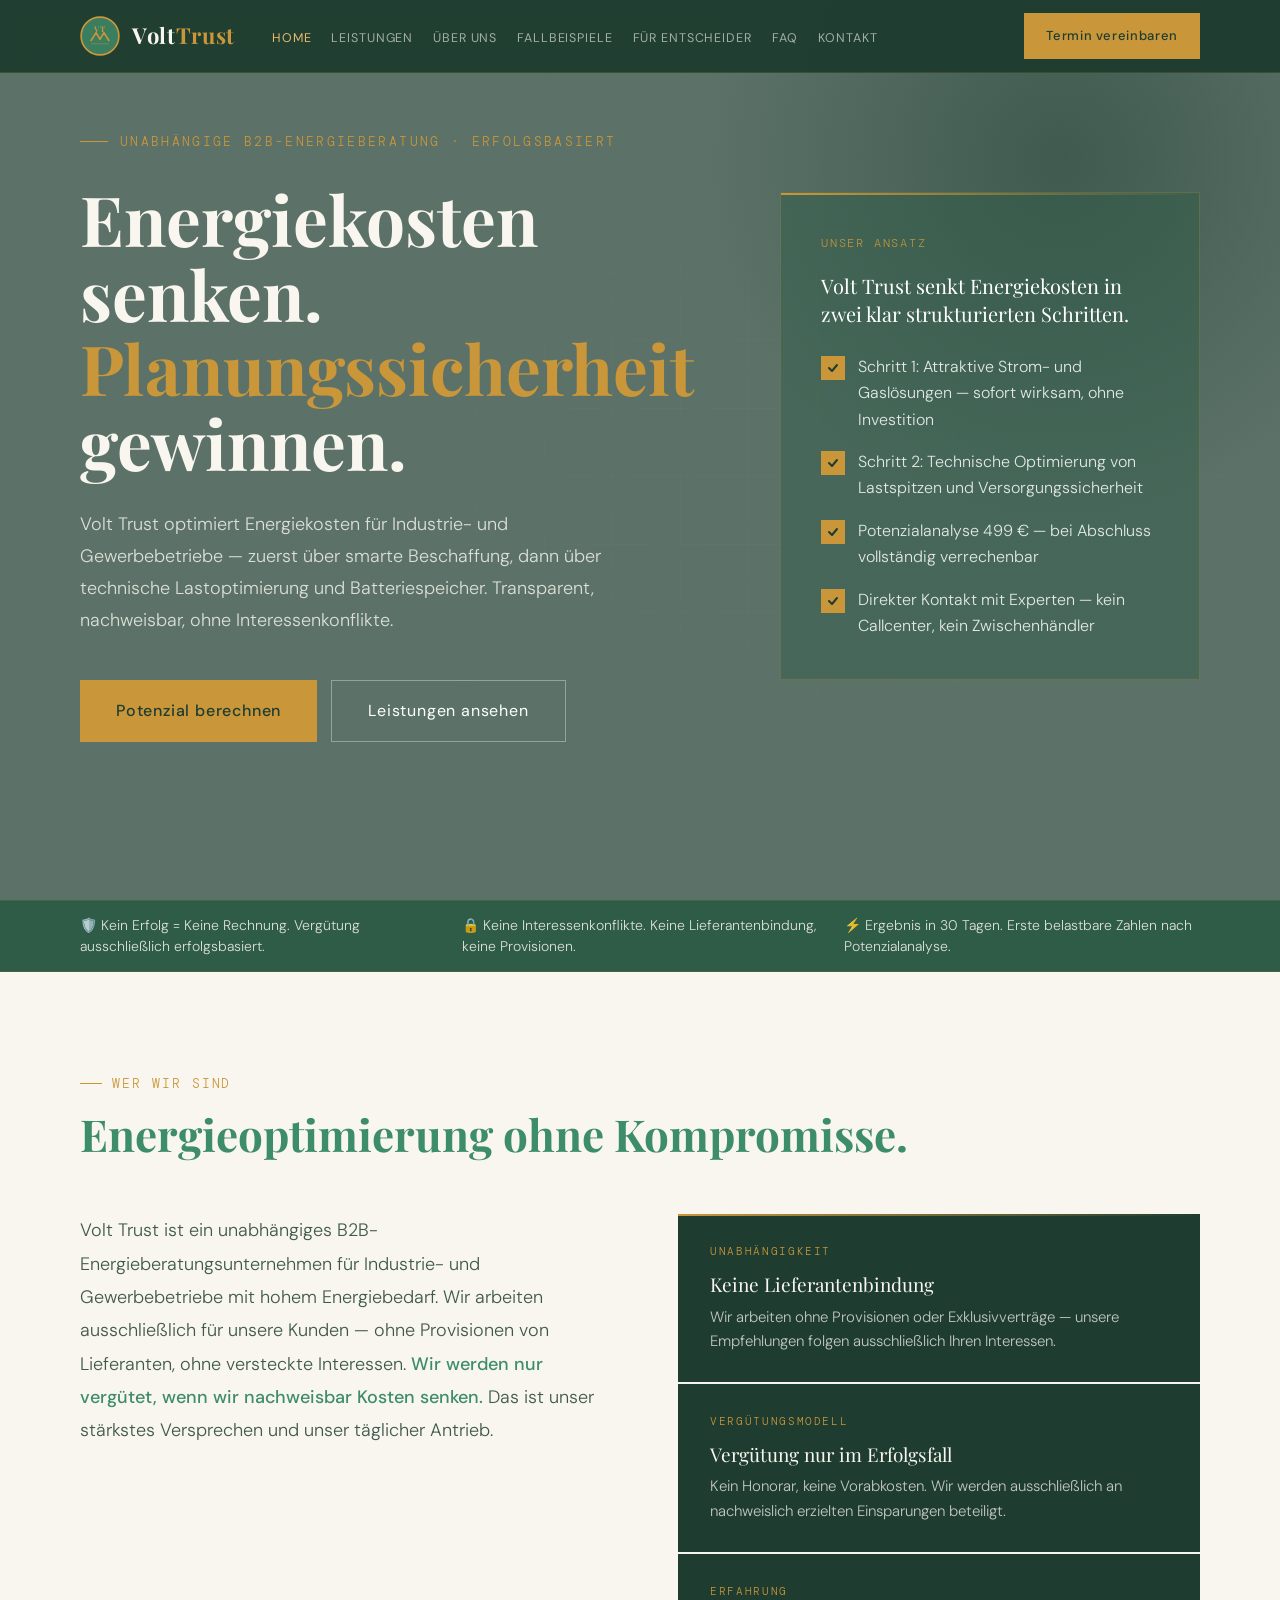
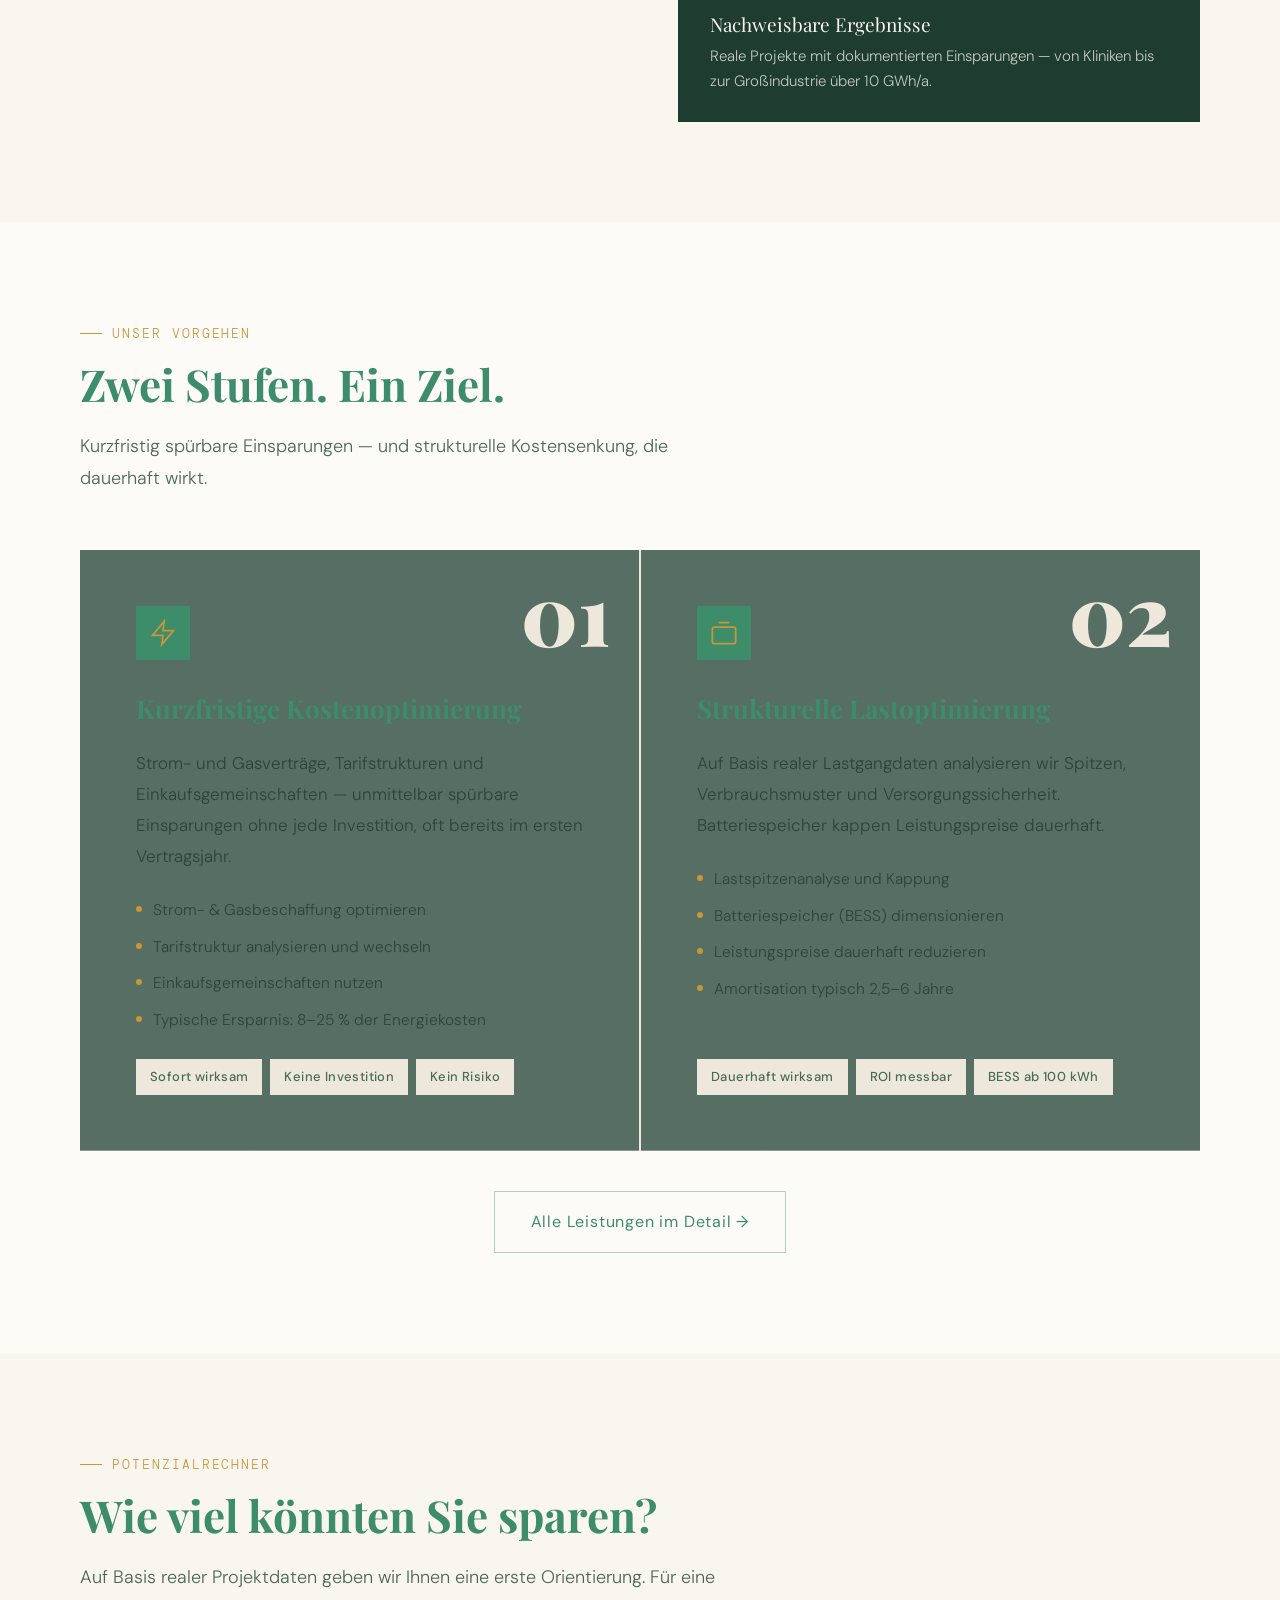
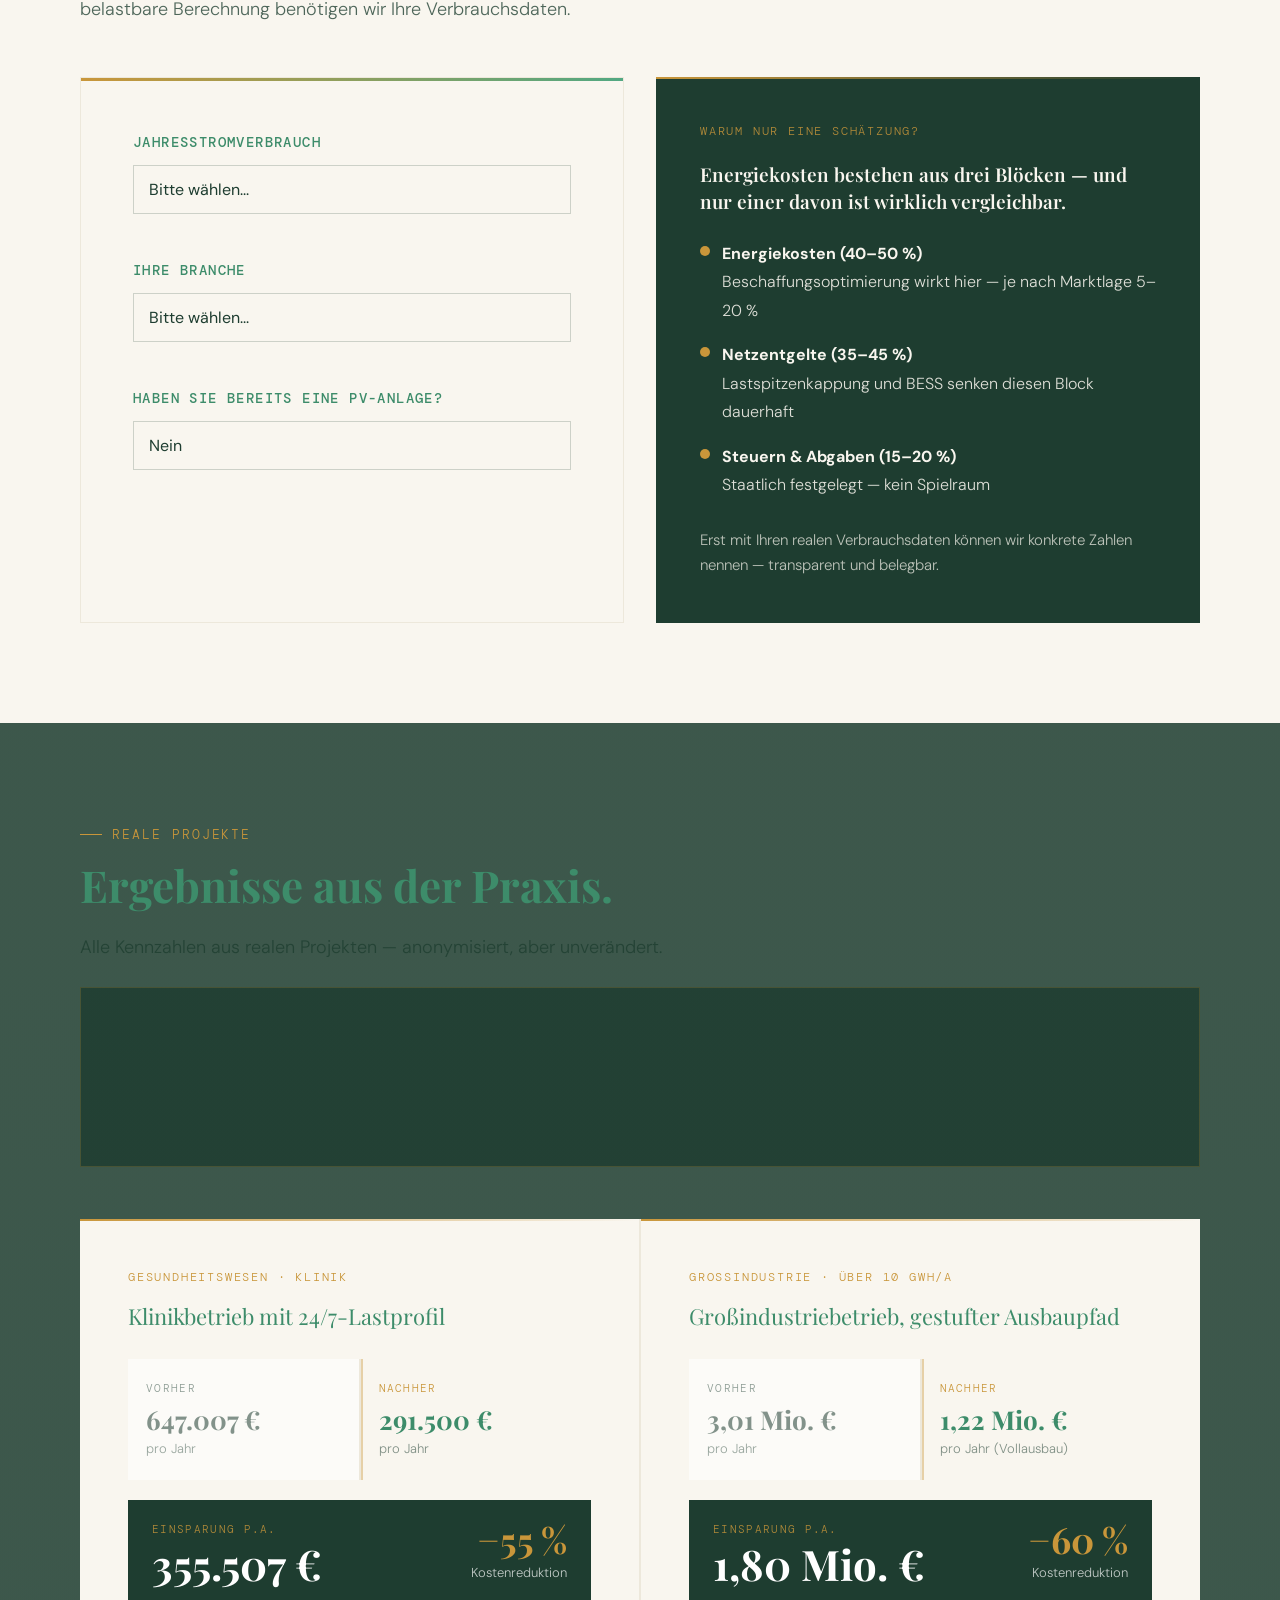
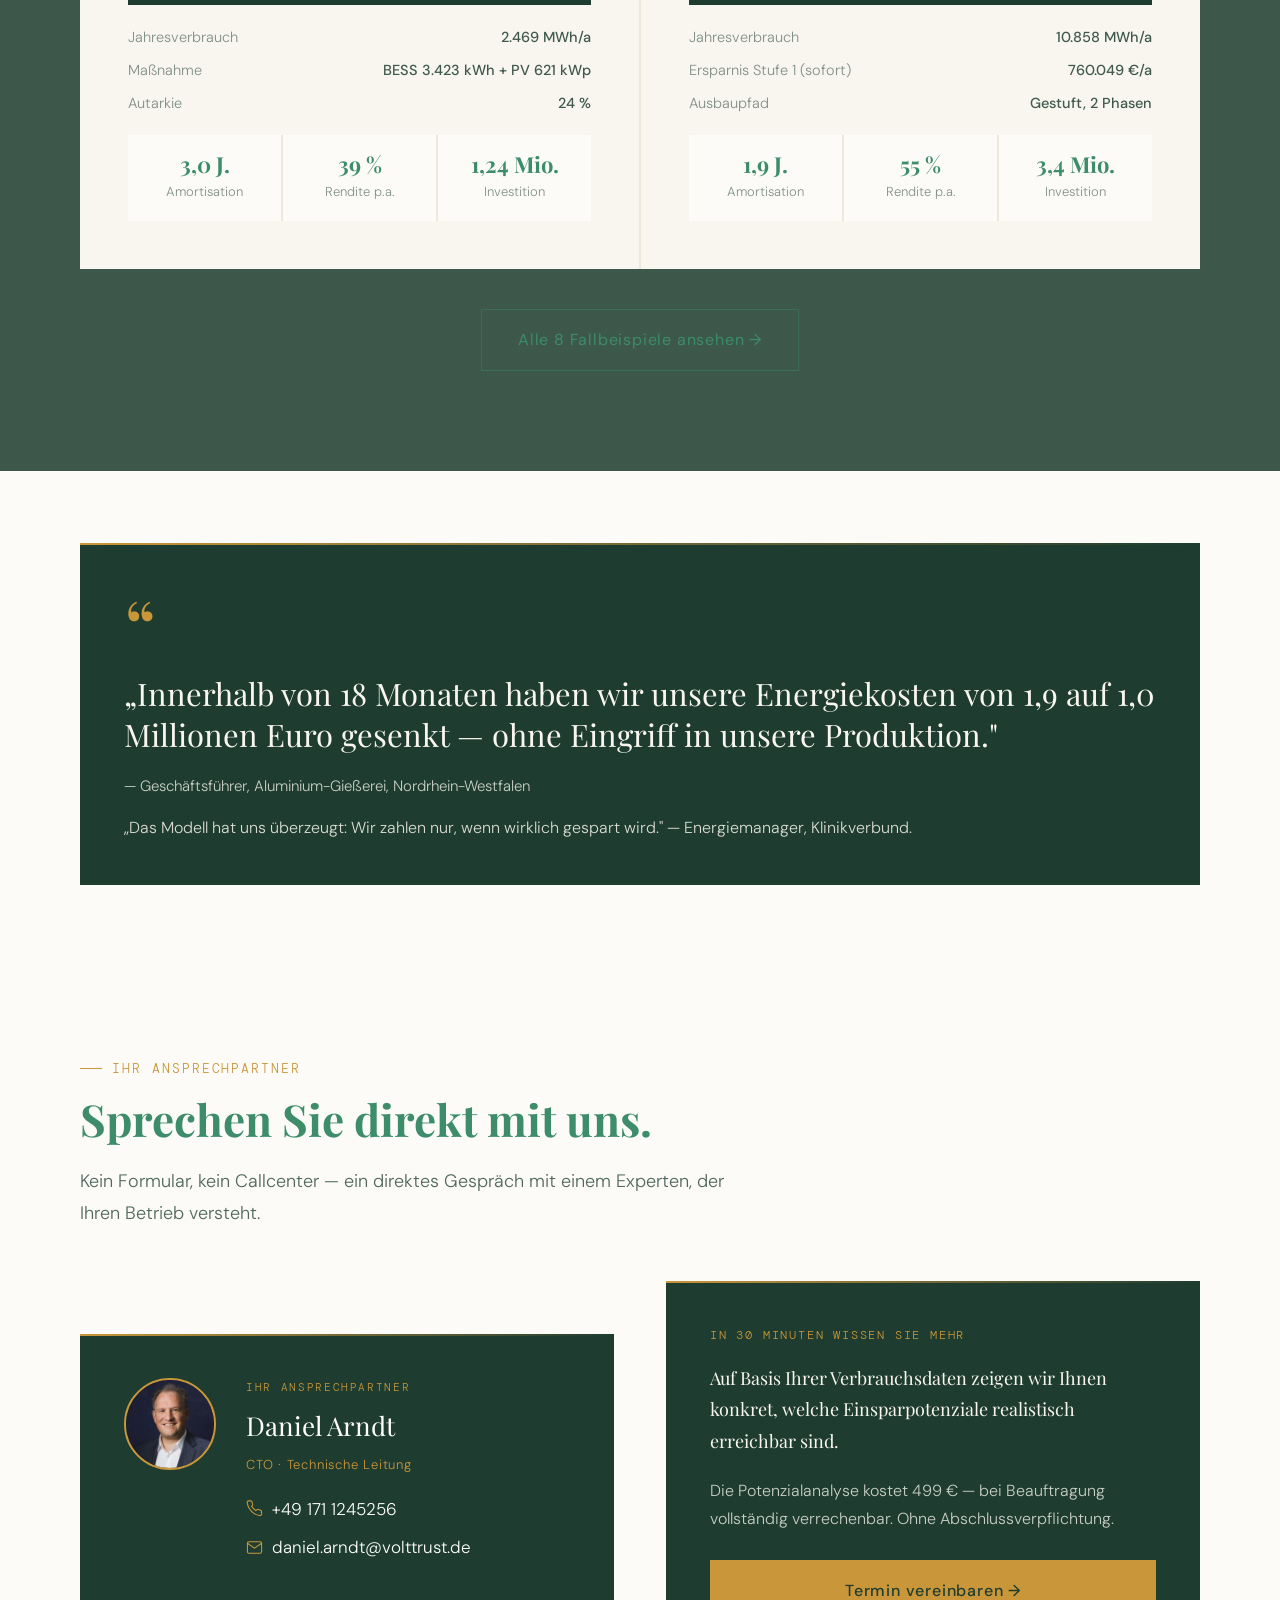
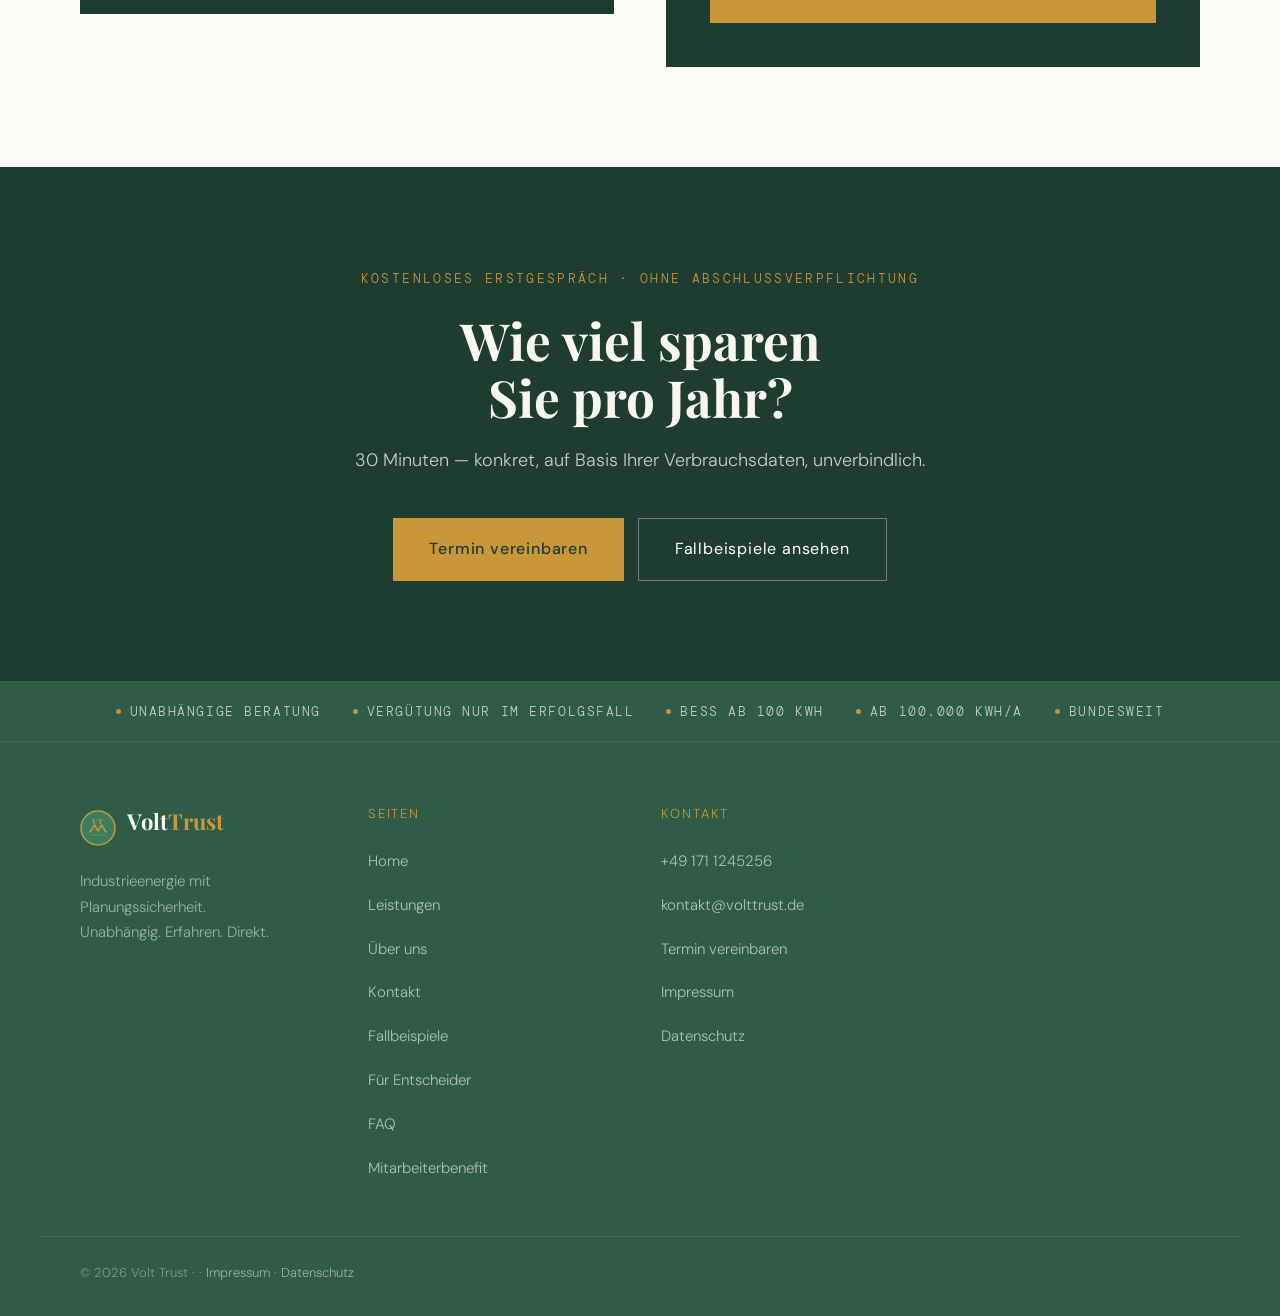
==== commit 809cf64a: "Retune imagery placement and replace mismatched case visuals" ====
--- a/index.html
+++ b/index.html
@@ -331,36 +331,6 @@
   </div>
 </section>
 
-<section class="strommarkt-section" id="strommarkt">
-  <div class="container">
-    <div class="section-label">Live-Strommarkt</div>
-    <h2 class="section-title">Day-Ahead-Preise in Deutschland</h2>
-    <div class="strommarkt-card">
-      <div class="strommarkt-head">
-        <div>
-          <div class="strommarkt-kicker">Aktueller Stundenpreis</div>
-          <div class="strommarkt-current" id="stromCurrent">--</div>
-        </div>
-        <div class="strommarkt-range">
-          <div>
-            <div class="strommarkt-range-label">Tagestief</div>
-            <div class="strommarkt-range-val" id="stromLow">--</div>
-          </div>
-          <div>
-            <div class="strommarkt-range-label">Tageshoch</div>
-            <div class="strommarkt-range-val" id="stromHigh">--</div>
-          </div>
-        </div>
-      </div>
-      <div class="strommarkt-chart-wrap">
-        <canvas id="stromChart" width="900" height="260" aria-label="Liniendiagramm der letzten 24 Stunden"></canvas>
-      </div>
-      <p class="strommarkt-note">Warum das für Ihre Energiekosten relevant ist: Wer zum richtigen Zeitpunkt einkauft und Batteriespeicher strategisch einsetzt, zahlt deutlich weniger.</p>
-      <p class="strommarkt-source">Datenquelle: SMARD / Bundesnetzagentur (Day-Ahead Viertelstundenwerte)</p>
-    </div>
-  </div>
-</section>
-
 <!-- 5 · FALLBEISPIELE -->
 <section class="cases cases-with-bg">
   <div class="container">
@@ -586,7 +556,6 @@
 </footer>
 
 <script src="main.js"></script>
-<script src="strommarkt.js"></script>
 <script>
 function calcPotenzial() {
   var verbrauch = document.getElementById('rVerbrauch').value;
--- a/style.css
+++ b/style.css
@@ -651,3 +651,36 @@
   .timeline-dot{position:absolute;left:0;top:0;margin:0}
   .timeline-content{min-height:auto}
 }
+
+
+/* ===== Visual imagery tune (2026-04-28) ===== */
+.stufe.stufe-01,.stufe.stufe-02{background-size:cover;background-position:center}
+.stufe.stufe-01{background-image:linear-gradient(rgba(30,61,48,.74),rgba(30,61,48,.74)),url('https://images.unsplash.com/photo-1556740749-887f6717d7e4?auto=format&fit=crop&w=1400&q=80')}
+.stufe.stufe-02{background-image:linear-gradient(rgba(30,61,48,.74),rgba(30,61,48,.74)),url('https://images.unsplash.com/photo-1592833159155-c62df1b65634?auto=format&fit=crop&w=1400&q=80')}
+.cases-with-bg{position:relative;overflow:hidden}
+.cases-with-bg::before{content:'';position:absolute;inset:0;background:linear-gradient(rgba(30,61,48,.86),rgba(30,61,48,.86)),url('https://images.unsplash.com/photo-1469474968028-56623f02e42e?auto=format&fit=crop&w=2000&q=80') center/cover no-repeat;z-index:0}
+.cases-with-bg .container{position:relative;z-index:1}
+.cases-hero-image{height:180px;margin:24px 0 20px;background:linear-gradient(rgba(30,61,48,.86),rgba(30,61,48,.86)),url('https://images.unsplash.com/photo-1469474968028-56623f02e42e?auto=format&fit=crop&w=2000&q=80') center/cover no-repeat;border:1px solid rgba(201,150,58,.22)}
+.card.service-bg-01,.card.service-bg-02,.card.service-bg-03,.card.service-bg-04{background-size:cover;background-position:center}
+.card.service-bg-01{background-image:linear-gradient(rgba(30,61,48,.74),rgba(30,61,48,.74)),url('https://images.unsplash.com/photo-1473341304170-971dccb5ac1e?auto=format&fit=crop&w=1400&q=80')}
+.card.service-bg-02{background-image:linear-gradient(rgba(30,61,48,.74),rgba(30,61,48,.74)),url('https://images.unsplash.com/photo-1565514020179-026b92b2d14f?auto=format&fit=crop&w=1400&q=80')}
+.card.service-bg-03{background-image:linear-gradient(rgba(30,61,48,.74),rgba(30,61,48,.74)),url('https://images.unsplash.com/photo-1454165804606-c3d57bc86b40?auto=format&fit=crop&w=1400&q=80')}
+.card.service-bg-04{background-image:linear-gradient(rgba(30,61,48,.74),rgba(30,61,48,.74)),url('https://images.unsplash.com/photo-1509391366360-2e959784a276?auto=format&fit=crop&w=1400&q=80')}
+.card.service-bg-01 .card-title,.card.service-bg-02 .card-title,.card.service-bg-03 .card-title,.card.service-bg-04 .card-title,.card.service-bg-01 .card-text,.card.service-bg-02 .card-text,.card.service-bg-03 .card-text,.card.service-bg-04 .card-text,.card.service-bg-01 .card-num,.card.service-bg-02 .card-num,.card.service-bg-03 .card-num,.card.service-bg-04 .card-num{color:var(--cream)}
+.card.service-bg-01 .tag,.card.service-bg-02 .tag,.card.service-bg-03 .tag,.card.service-bg-04 .tag{background:rgba(249,246,239,.12);color:var(--cream);border:1px solid rgba(249,246,239,.22)}
+.tech-card.tech-bg-01,.tech-card.tech-bg-02{background-size:cover;background-position:center}
+.tech-card.tech-bg-01{background-image:linear-gradient(rgba(30,61,48,.74),rgba(30,61,48,.74)),url('https://images.unsplash.com/photo-1624397640148-949b1732bb0a?auto=format&fit=crop&w=1400&q=80')}
+.tech-card.tech-bg-02{background-image:linear-gradient(rgba(30,61,48,.74),rgba(30,61,48,.74)),url('https://images.unsplash.com/photo-1509391366360-2e959784a276?auto=format&fit=crop&w=1400&q=80')}
+.ueber-hero-image{background-image:linear-gradient(rgba(30,61,48,.72),rgba(30,61,48,.72)),url('https://images.unsplash.com/photo-1454165804606-c3d57bc86b40?auto=format&fit=crop&w=2000&q=80');background-size:cover;background-position:center}
+.werte-bg-image .wert-card{position:relative;overflow:hidden;background:rgba(249,246,239,.94)}
+.werte-bg-image .wert-card::after{content:'';position:absolute;inset:0;opacity:.13;background-size:cover;background-position:center;z-index:0}
+.werte-bg-image .wert-card>*{position:relative;z-index:1}
+.werte-bg-image .wert-card:nth-child(1)::after{background-image:url('https://images.unsplash.com/photo-1521791136064-7986c2920216?auto=format&fit=crop&w=1200&q=80')}
+.werte-bg-image .wert-card:nth-child(2)::after{background-image:url('https://images.unsplash.com/photo-1450101499163-c8848c66ca85?auto=format&fit=crop&w=1200&q=80')}
+.werte-bg-image .wert-card:nth-child(3)::after{background-image:url('https://images.unsplash.com/photo-1552664730-d307ca884978?auto=format&fit=crop&w=1200&q=80')}
+.werte-bg-image .wert-card:nth-child(4)::after{background-image:url('https://images.unsplash.com/photo-1554224154-26032fced8bd?auto=format&fit=crop&w=1200&q=80')}
+.werte-bg-image .wert-card:nth-child(5)::after{background-image:url('https://images.unsplash.com/photo-1551288049-bebda4e38f71?auto=format&fit=crop&w=1200&q=80')}
+.werte-bg-image .wert-card:nth-child(6)::after{background-image:url('https://images.unsplash.com/photo-1460925895917-afdab827c52f?auto=format&fit=crop&w=1200&q=80')}
+.ueber-inline-image{height:160px;max-width:100%;object-fit:cover;display:block}
+.case-card-image{height:170px;object-fit:cover}
+@media(max-width:768px){.case-card-image{height:150px}}
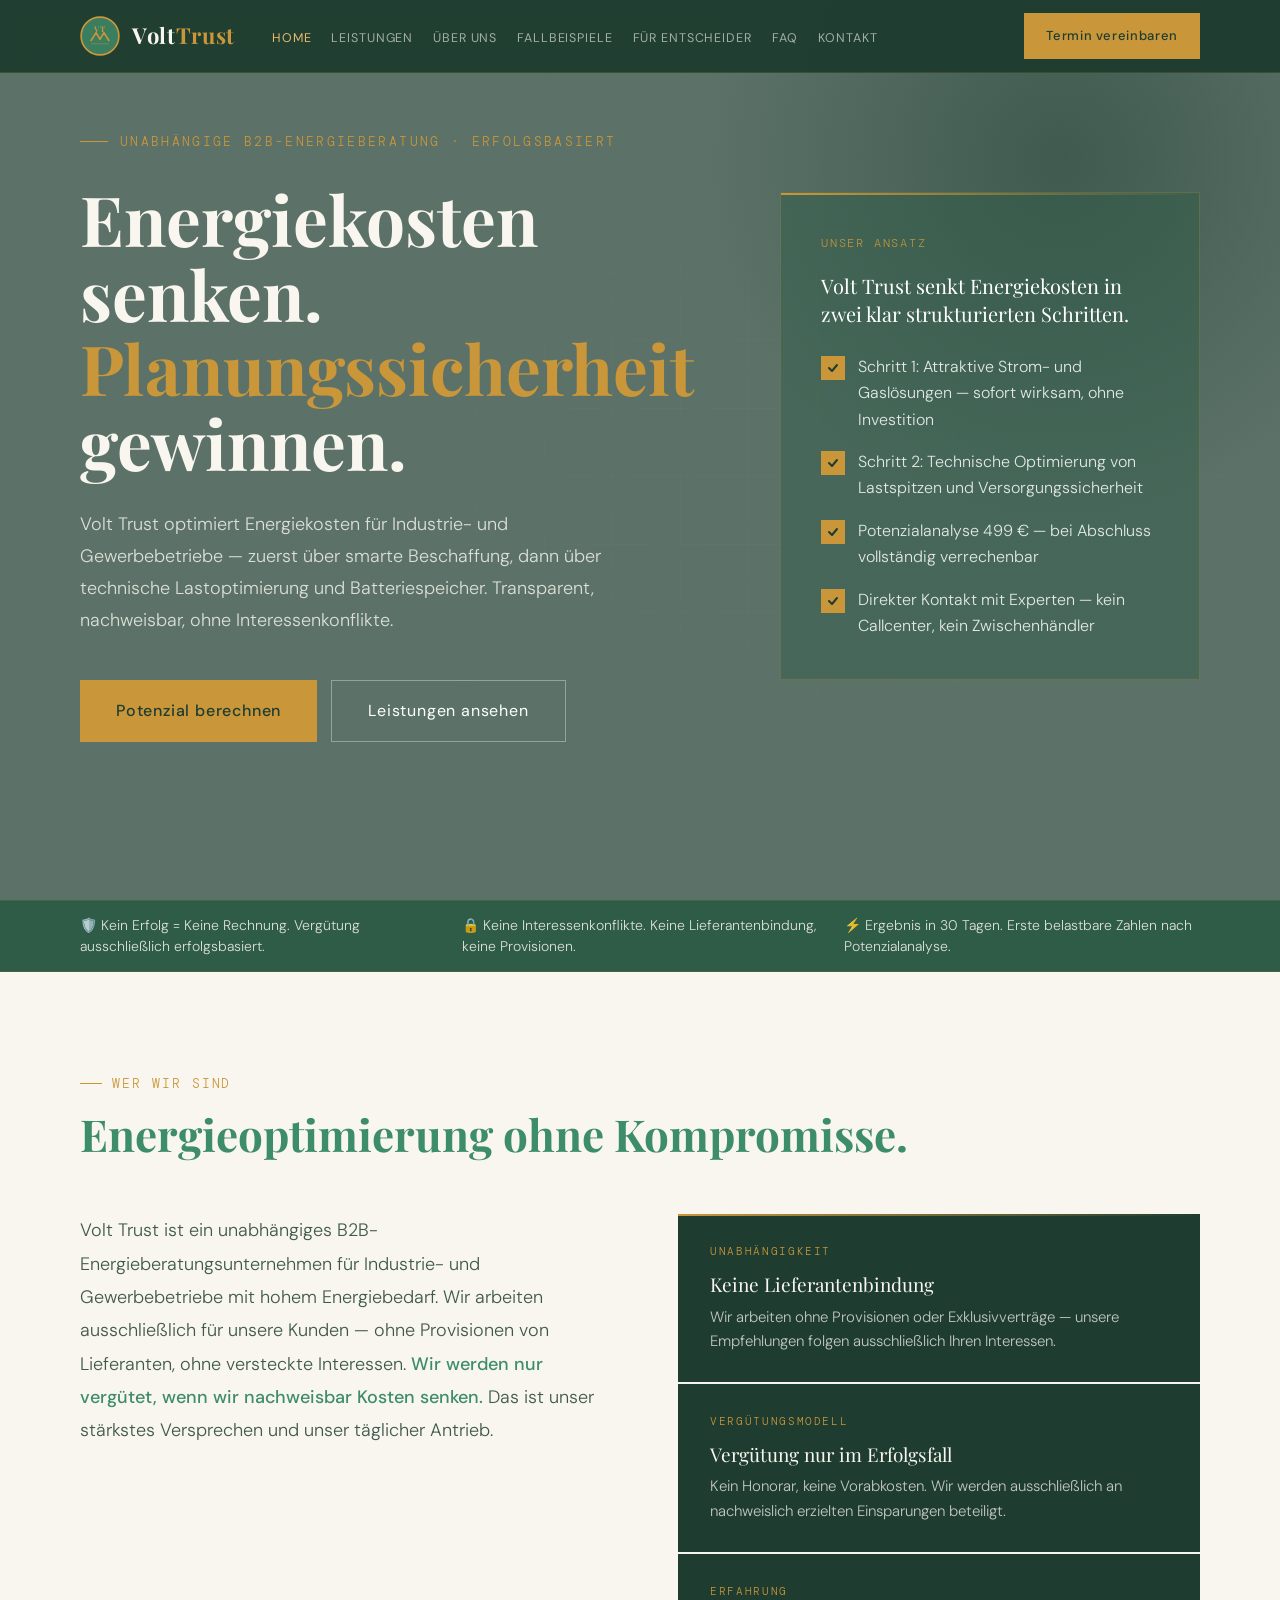
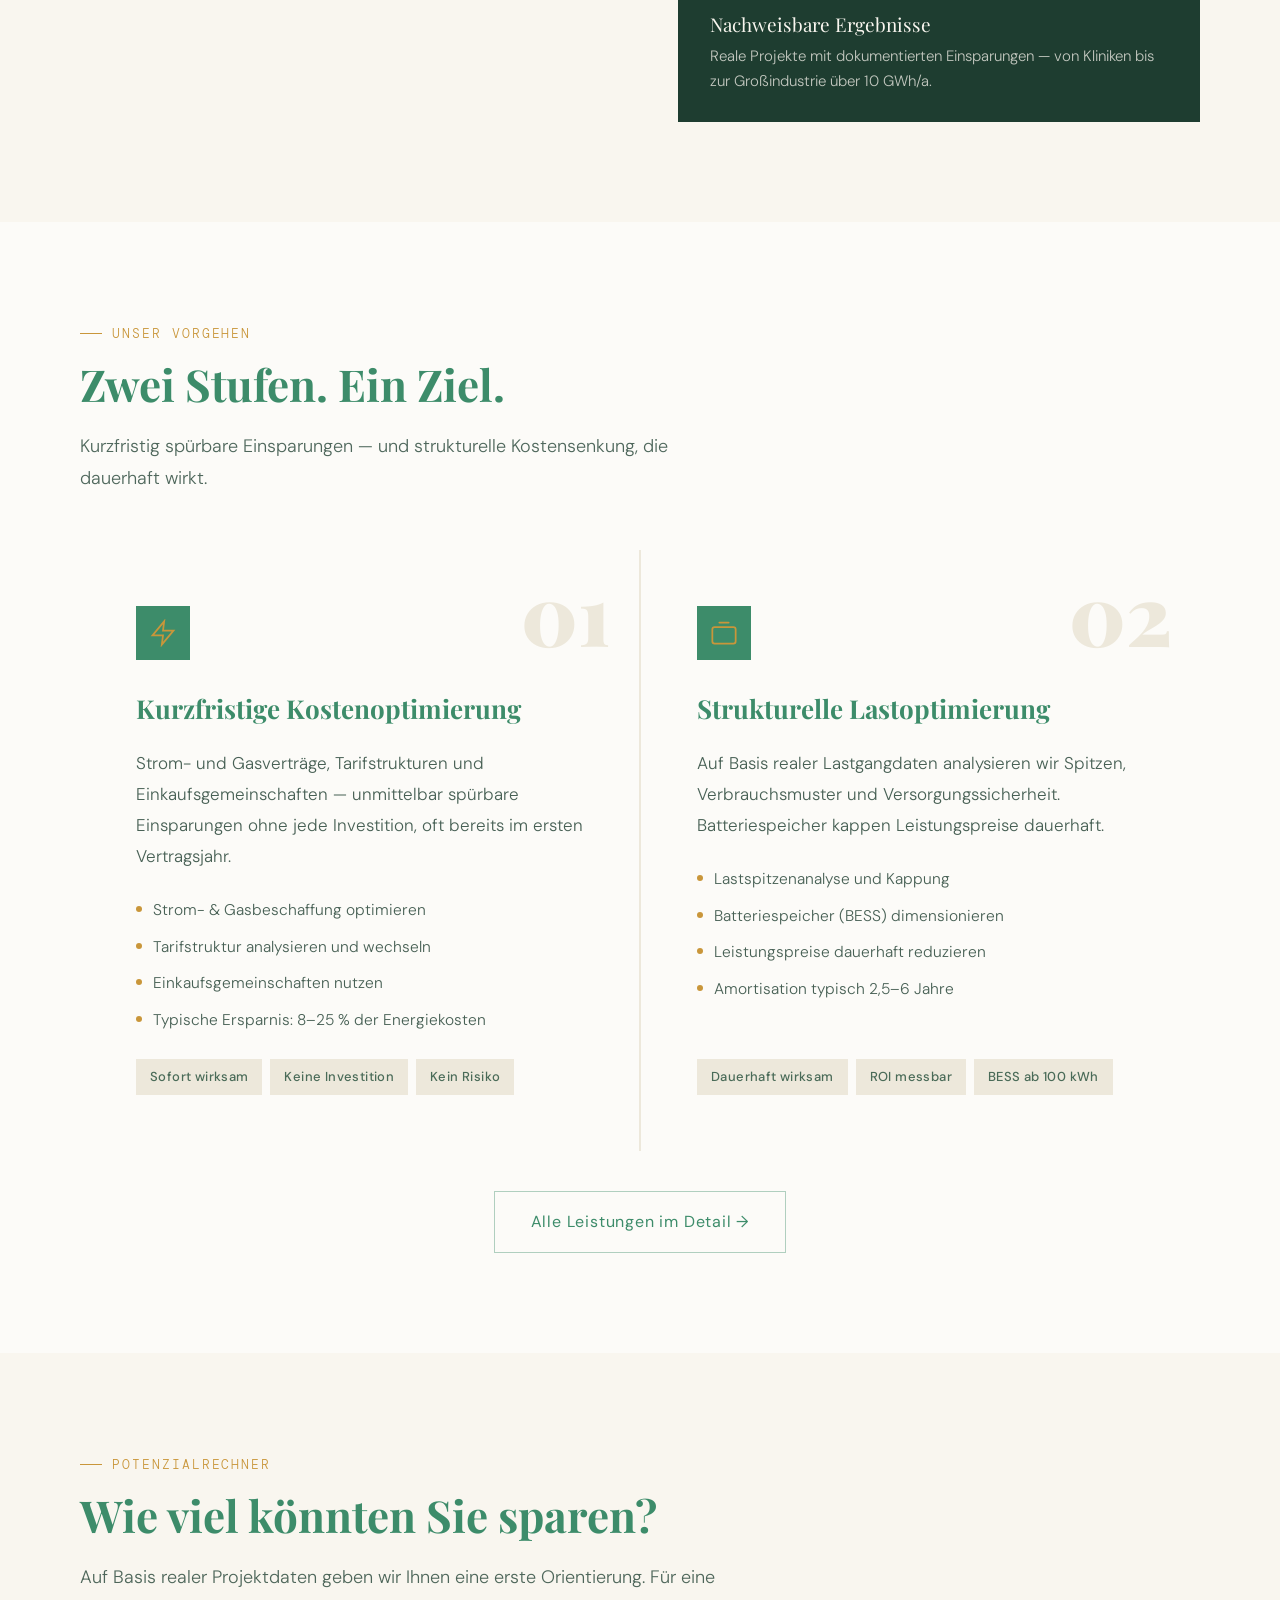
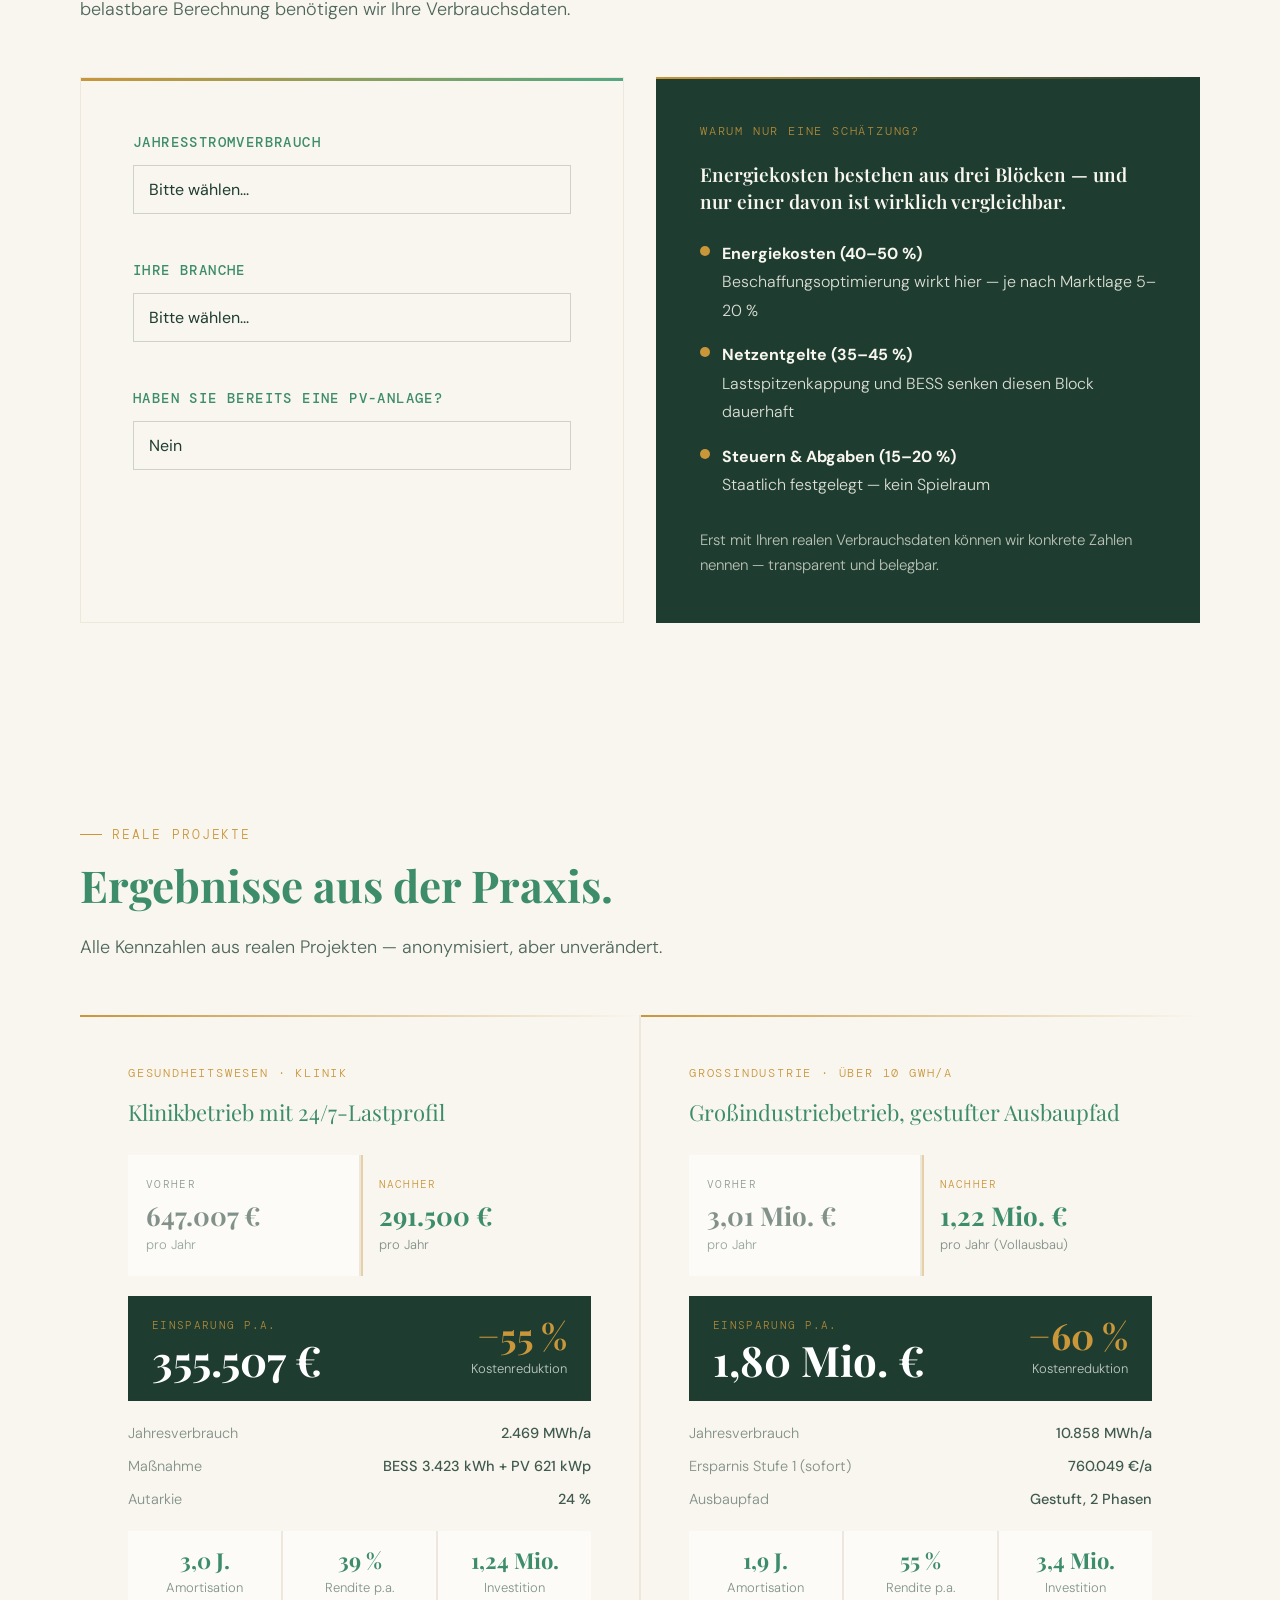
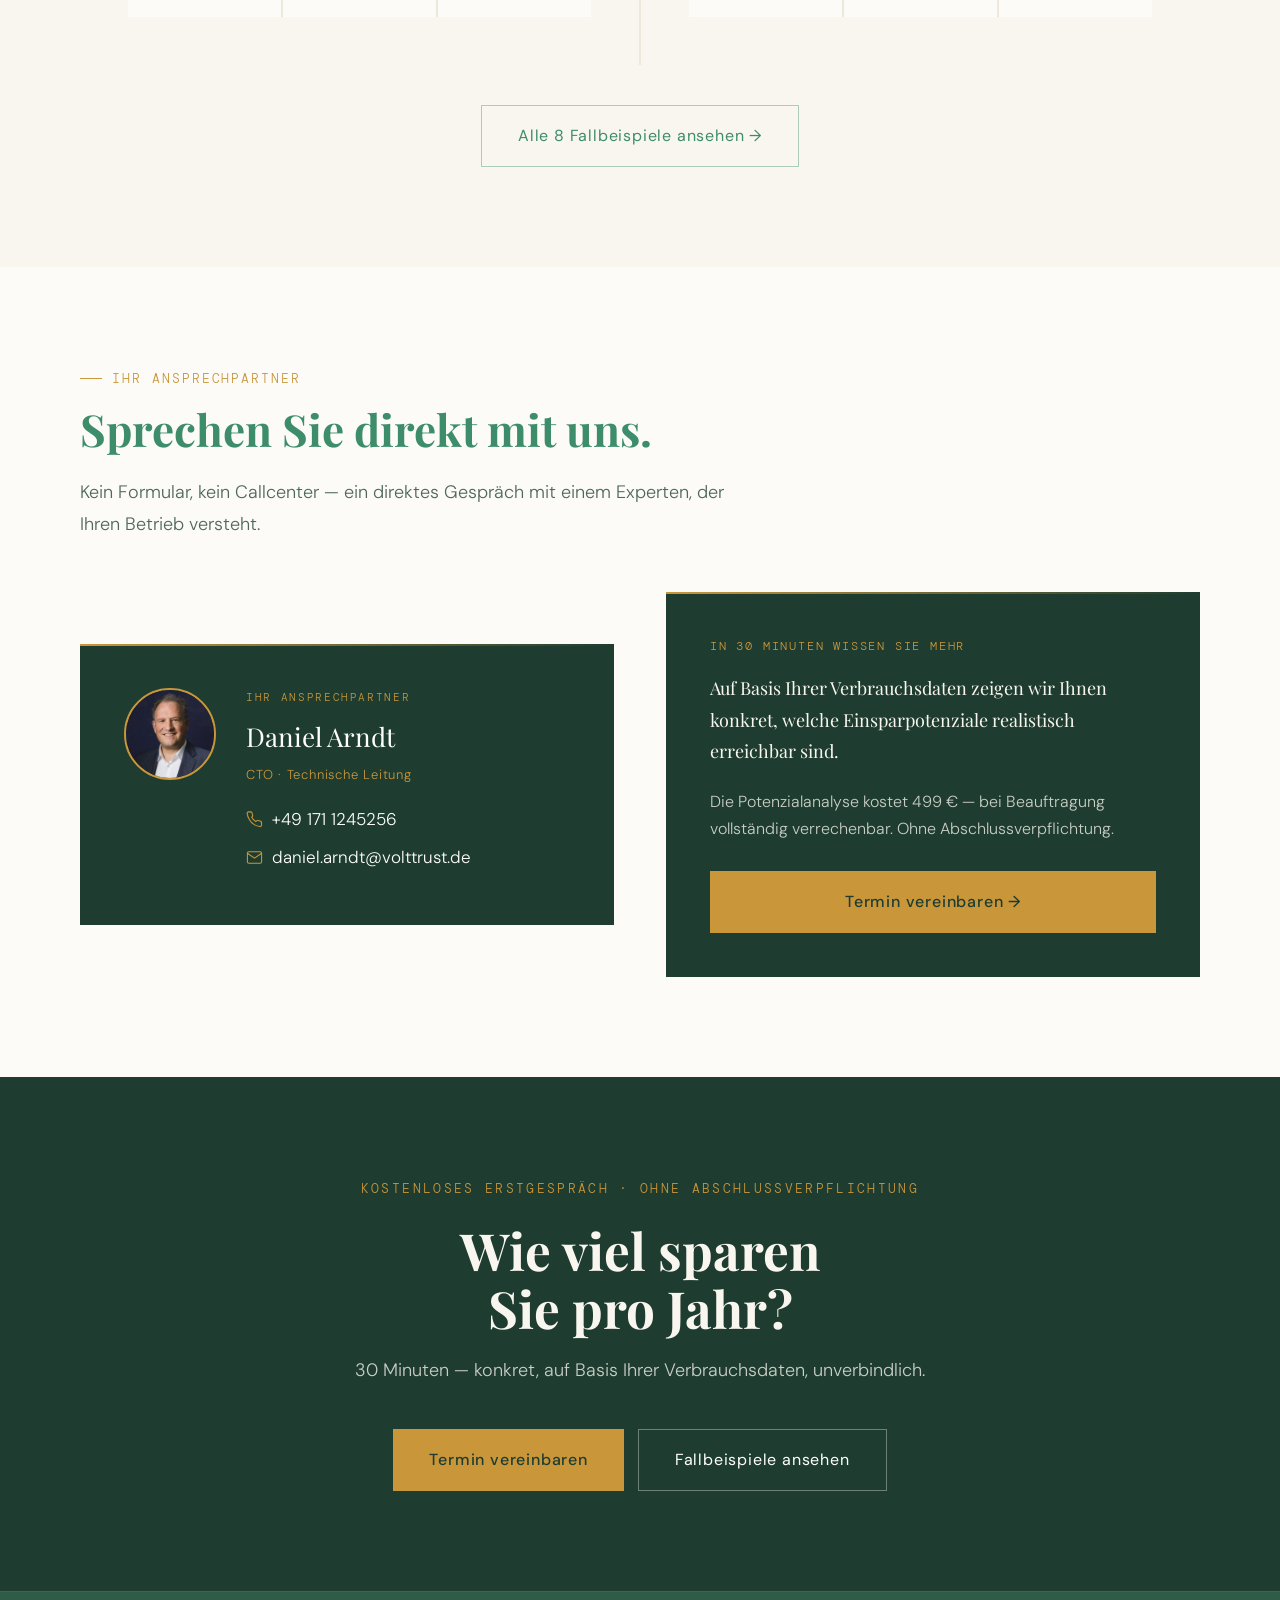
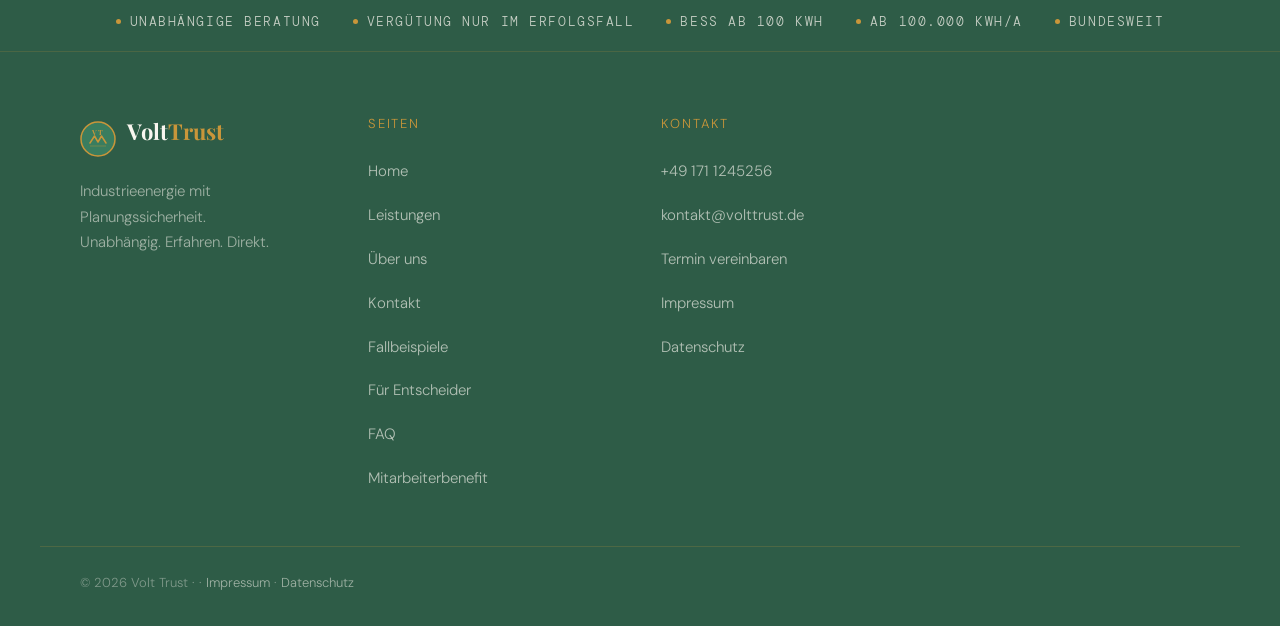
==== commit 2257dd72: "Remove homepage testimonial block and related CSS" ====
--- a/index.html
+++ b/index.html
@@ -439,19 +439,6 @@
   </div>
 </section>
 
-<section class="testimonial-section">
-  <div class="container">
-    <div class="testimonial-card">
-      <div class="testimonial-quote-mark">“</div>
-      <blockquote class="testimonial-quote">
-        „Innerhalb von 18 Monaten haben wir unsere Energiekosten von 1,9 auf 1,0 Millionen Euro gesenkt — ohne Eingriff in unsere Produktion."
-      </blockquote>
-      <p class="testimonial-source">— Geschäftsführer, Aluminium-Gießerei, Nordrhein-Westfalen</p>
-      <p class="testimonial-second">„Das Modell hat uns überzeugt: Wir zahlen nur, wenn wirklich gespart wird." — Energiemanager, Klinikverbund.</p>
-    </div>
-  </div>
-</section>
-
 <!-- 6 · ANSPRECHPARTNER + CTA -->
 <section class="ansp-section">
   <div class="container">
--- a/style.css
+++ b/style.css
@@ -608,13 +608,6 @@
 .trust-bar-top-inner{max-width:1200px;margin:0 auto;padding:0 40px;display:flex;gap:26px;align-items:center;justify-content:space-between}
 .trust-top-item{color:rgba(249,246,239,.86);font-size:14px;line-height:1.5;display:flex;align-items:center;gap:8px;flex:1}
 
-.testimonial-section{background:var(--mist);padding:72px 0}
-.testimonial-card{background:var(--ink);padding:44px;position:relative}
-.testimonial-card::before{content:'';position:absolute;top:0;left:0;right:0;height:2px;background:linear-gradient(90deg,var(--gold),transparent)}
-.testimonial-quote-mark{font-family:'Playfair Display',serif;font-size:78px;line-height:1;color:var(--gold);margin-bottom:8px}
-.testimonial-quote{font-family:'Playfair Display',serif;font-size:31px;line-height:1.32;color:var(--cream);margin:0 0 18px}
-.testimonial-source{font-family:'DM Sans',sans-serif;font-size:15px;color:rgba(249,246,239,.78);margin:0 0 14px}
-.testimonial-second{font-family:'DM Sans',sans-serif;font-size:16px;line-height:1.7;color:rgba(249,246,239,.86);margin:0}
 
 .strommarkt-section{background:var(--mist);padding:88px 0}
 .strommarkt-card{background:var(--ink);padding:36px;position:relative}
@@ -643,7 +636,6 @@
 @media(max-width:960px){
   .trust-bar-top-inner{flex-direction:column;align-items:flex-start;gap:10px}
   .trust-top-item{width:100%}
-  .testimonial-quote{font-size:25px}
   .strommarkt-current{font-size:40px}
   .kontakt-timeline{grid-template-columns:1fr;gap:16px}
   .kontakt-timeline::before{left:16px;right:auto;top:20px;bottom:20px;width:2px;height:auto;background:linear-gradient(180deg,var(--gold),rgba(201,150,58,.35))}
@@ -651,36 +643,3 @@
   .timeline-dot{position:absolute;left:0;top:0;margin:0}
   .timeline-content{min-height:auto}
 }
-
-
-/* ===== Visual imagery tune (2026-04-28) ===== */
-.stufe.stufe-01,.stufe.stufe-02{background-size:cover;background-position:center}
-.stufe.stufe-01{background-image:linear-gradient(rgba(30,61,48,.74),rgba(30,61,48,.74)),url('https://images.unsplash.com/photo-1556740749-887f6717d7e4?auto=format&fit=crop&w=1400&q=80')}
-.stufe.stufe-02{background-image:linear-gradient(rgba(30,61,48,.74),rgba(30,61,48,.74)),url('https://images.unsplash.com/photo-1592833159155-c62df1b65634?auto=format&fit=crop&w=1400&q=80')}
-.cases-with-bg{position:relative;overflow:hidden}
-.cases-with-bg::before{content:'';position:absolute;inset:0;background:linear-gradient(rgba(30,61,48,.86),rgba(30,61,48,.86)),url('https://images.unsplash.com/photo-1469474968028-56623f02e42e?auto=format&fit=crop&w=2000&q=80') center/cover no-repeat;z-index:0}
-.cases-with-bg .container{position:relative;z-index:1}
-.cases-hero-image{height:180px;margin:24px 0 20px;background:linear-gradient(rgba(30,61,48,.86),rgba(30,61,48,.86)),url('https://images.unsplash.com/photo-1469474968028-56623f02e42e?auto=format&fit=crop&w=2000&q=80') center/cover no-repeat;border:1px solid rgba(201,150,58,.22)}
-.card.service-bg-01,.card.service-bg-02,.card.service-bg-03,.card.service-bg-04{background-size:cover;background-position:center}
-.card.service-bg-01{background-image:linear-gradient(rgba(30,61,48,.74),rgba(30,61,48,.74)),url('https://images.unsplash.com/photo-1473341304170-971dccb5ac1e?auto=format&fit=crop&w=1400&q=80')}
-.card.service-bg-02{background-image:linear-gradient(rgba(30,61,48,.74),rgba(30,61,48,.74)),url('https://images.unsplash.com/photo-1565514020179-026b92b2d14f?auto=format&fit=crop&w=1400&q=80')}
-.card.service-bg-03{background-image:linear-gradient(rgba(30,61,48,.74),rgba(30,61,48,.74)),url('https://images.unsplash.com/photo-1454165804606-c3d57bc86b40?auto=format&fit=crop&w=1400&q=80')}
-.card.service-bg-04{background-image:linear-gradient(rgba(30,61,48,.74),rgba(30,61,48,.74)),url('https://images.unsplash.com/photo-1509391366360-2e959784a276?auto=format&fit=crop&w=1400&q=80')}
-.card.service-bg-01 .card-title,.card.service-bg-02 .card-title,.card.service-bg-03 .card-title,.card.service-bg-04 .card-title,.card.service-bg-01 .card-text,.card.service-bg-02 .card-text,.card.service-bg-03 .card-text,.card.service-bg-04 .card-text,.card.service-bg-01 .card-num,.card.service-bg-02 .card-num,.card.service-bg-03 .card-num,.card.service-bg-04 .card-num{color:var(--cream)}
-.card.service-bg-01 .tag,.card.service-bg-02 .tag,.card.service-bg-03 .tag,.card.service-bg-04 .tag{background:rgba(249,246,239,.12);color:var(--cream);border:1px solid rgba(249,246,239,.22)}
-.tech-card.tech-bg-01,.tech-card.tech-bg-02{background-size:cover;background-position:center}
-.tech-card.tech-bg-01{background-image:linear-gradient(rgba(30,61,48,.74),rgba(30,61,48,.74)),url('https://images.unsplash.com/photo-1624397640148-949b1732bb0a?auto=format&fit=crop&w=1400&q=80')}
-.tech-card.tech-bg-02{background-image:linear-gradient(rgba(30,61,48,.74),rgba(30,61,48,.74)),url('https://images.unsplash.com/photo-1509391366360-2e959784a276?auto=format&fit=crop&w=1400&q=80')}
-.ueber-hero-image{background-image:linear-gradient(rgba(30,61,48,.72),rgba(30,61,48,.72)),url('https://images.unsplash.com/photo-1454165804606-c3d57bc86b40?auto=format&fit=crop&w=2000&q=80');background-size:cover;background-position:center}
-.werte-bg-image .wert-card{position:relative;overflow:hidden;background:rgba(249,246,239,.94)}
-.werte-bg-image .wert-card::after{content:'';position:absolute;inset:0;opacity:.13;background-size:cover;background-position:center;z-index:0}
-.werte-bg-image .wert-card>*{position:relative;z-index:1}
-.werte-bg-image .wert-card:nth-child(1)::after{background-image:url('https://images.unsplash.com/photo-1521791136064-7986c2920216?auto=format&fit=crop&w=1200&q=80')}
-.werte-bg-image .wert-card:nth-child(2)::after{background-image:url('https://images.unsplash.com/photo-1450101499163-c8848c66ca85?auto=format&fit=crop&w=1200&q=80')}
-.werte-bg-image .wert-card:nth-child(3)::after{background-image:url('https://images.unsplash.com/photo-1552664730-d307ca884978?auto=format&fit=crop&w=1200&q=80')}
-.werte-bg-image .wert-card:nth-child(4)::after{background-image:url('https://images.unsplash.com/photo-1554224154-26032fced8bd?auto=format&fit=crop&w=1200&q=80')}
-.werte-bg-image .wert-card:nth-child(5)::after{background-image:url('https://images.unsplash.com/photo-1551288049-bebda4e38f71?auto=format&fit=crop&w=1200&q=80')}
-.werte-bg-image .wert-card:nth-child(6)::after{background-image:url('https://images.unsplash.com/photo-1460925895917-afdab827c52f?auto=format&fit=crop&w=1200&q=80')}
-.ueber-inline-image{height:160px;max-width:100%;object-fit:cover;display:block}
-.case-card-image{height:170px;object-fit:cover}
-@media(max-width:768px){.case-card-image{height:150px}}
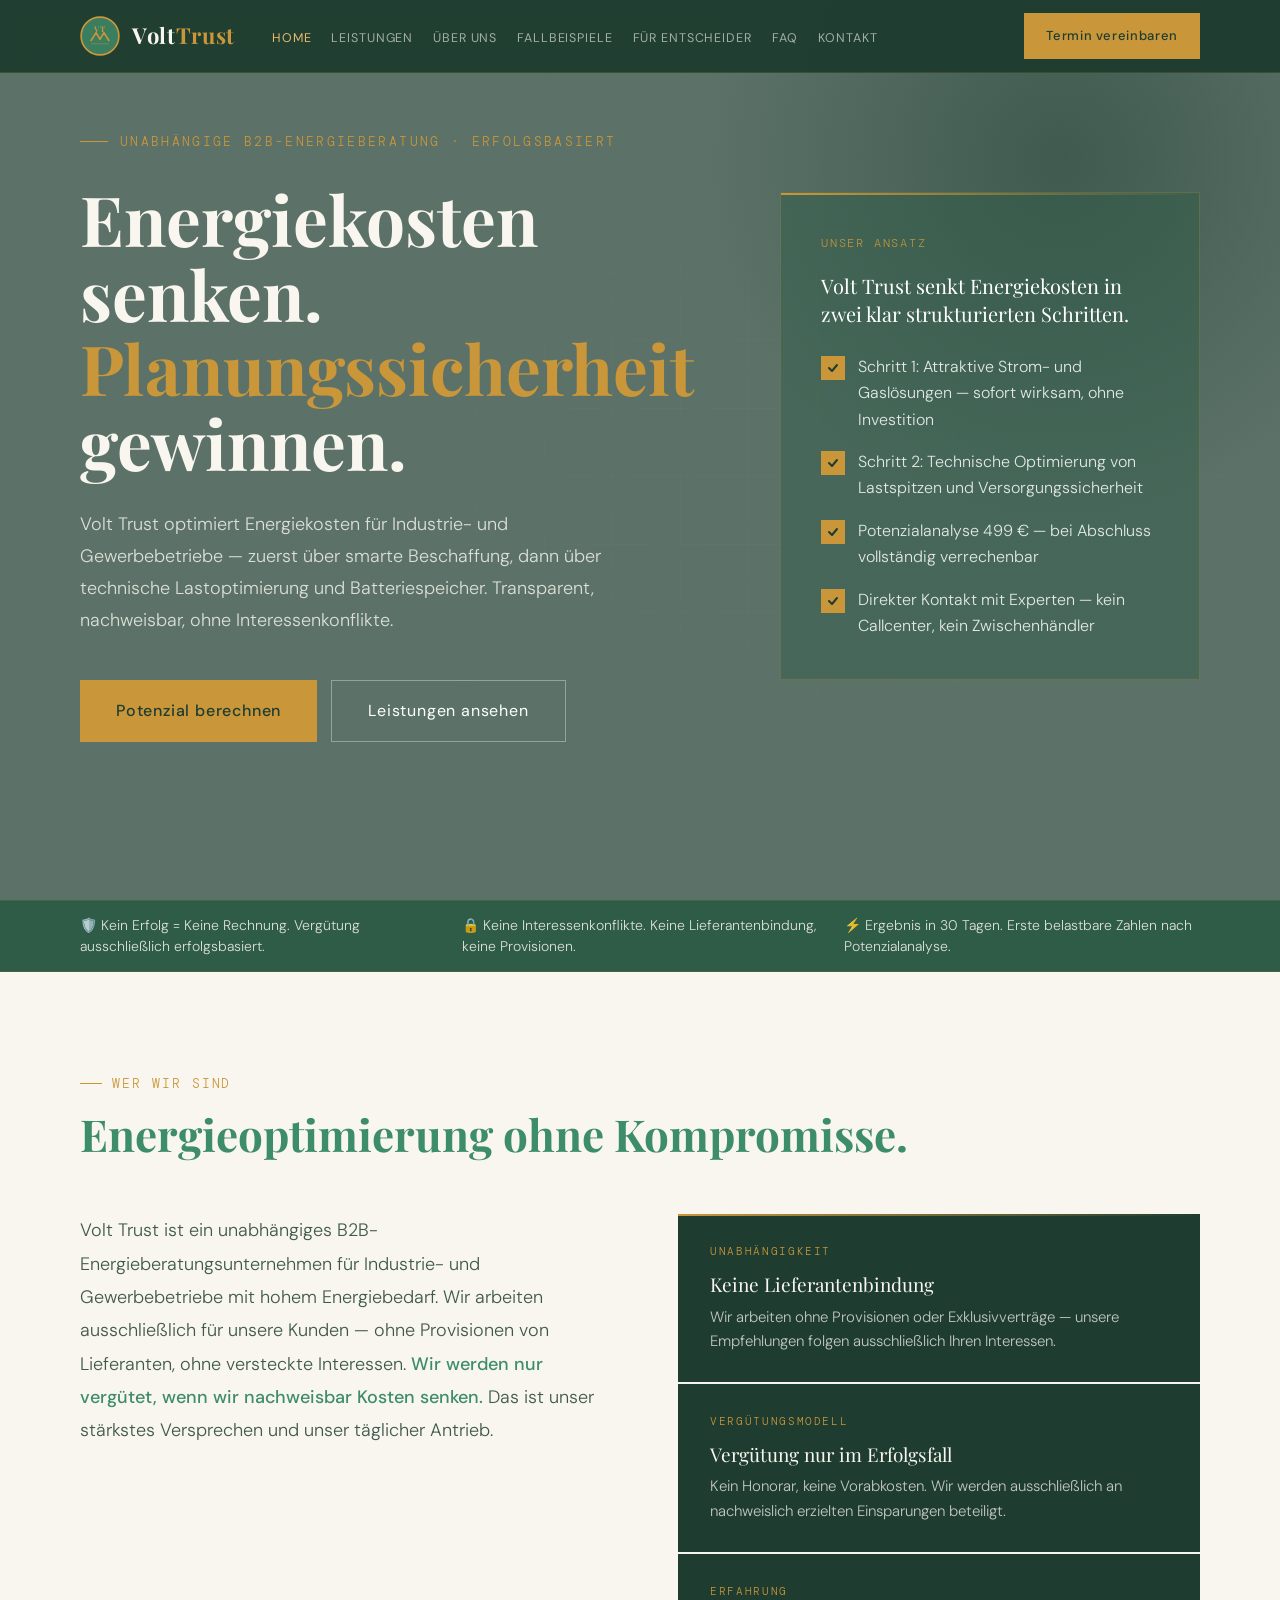
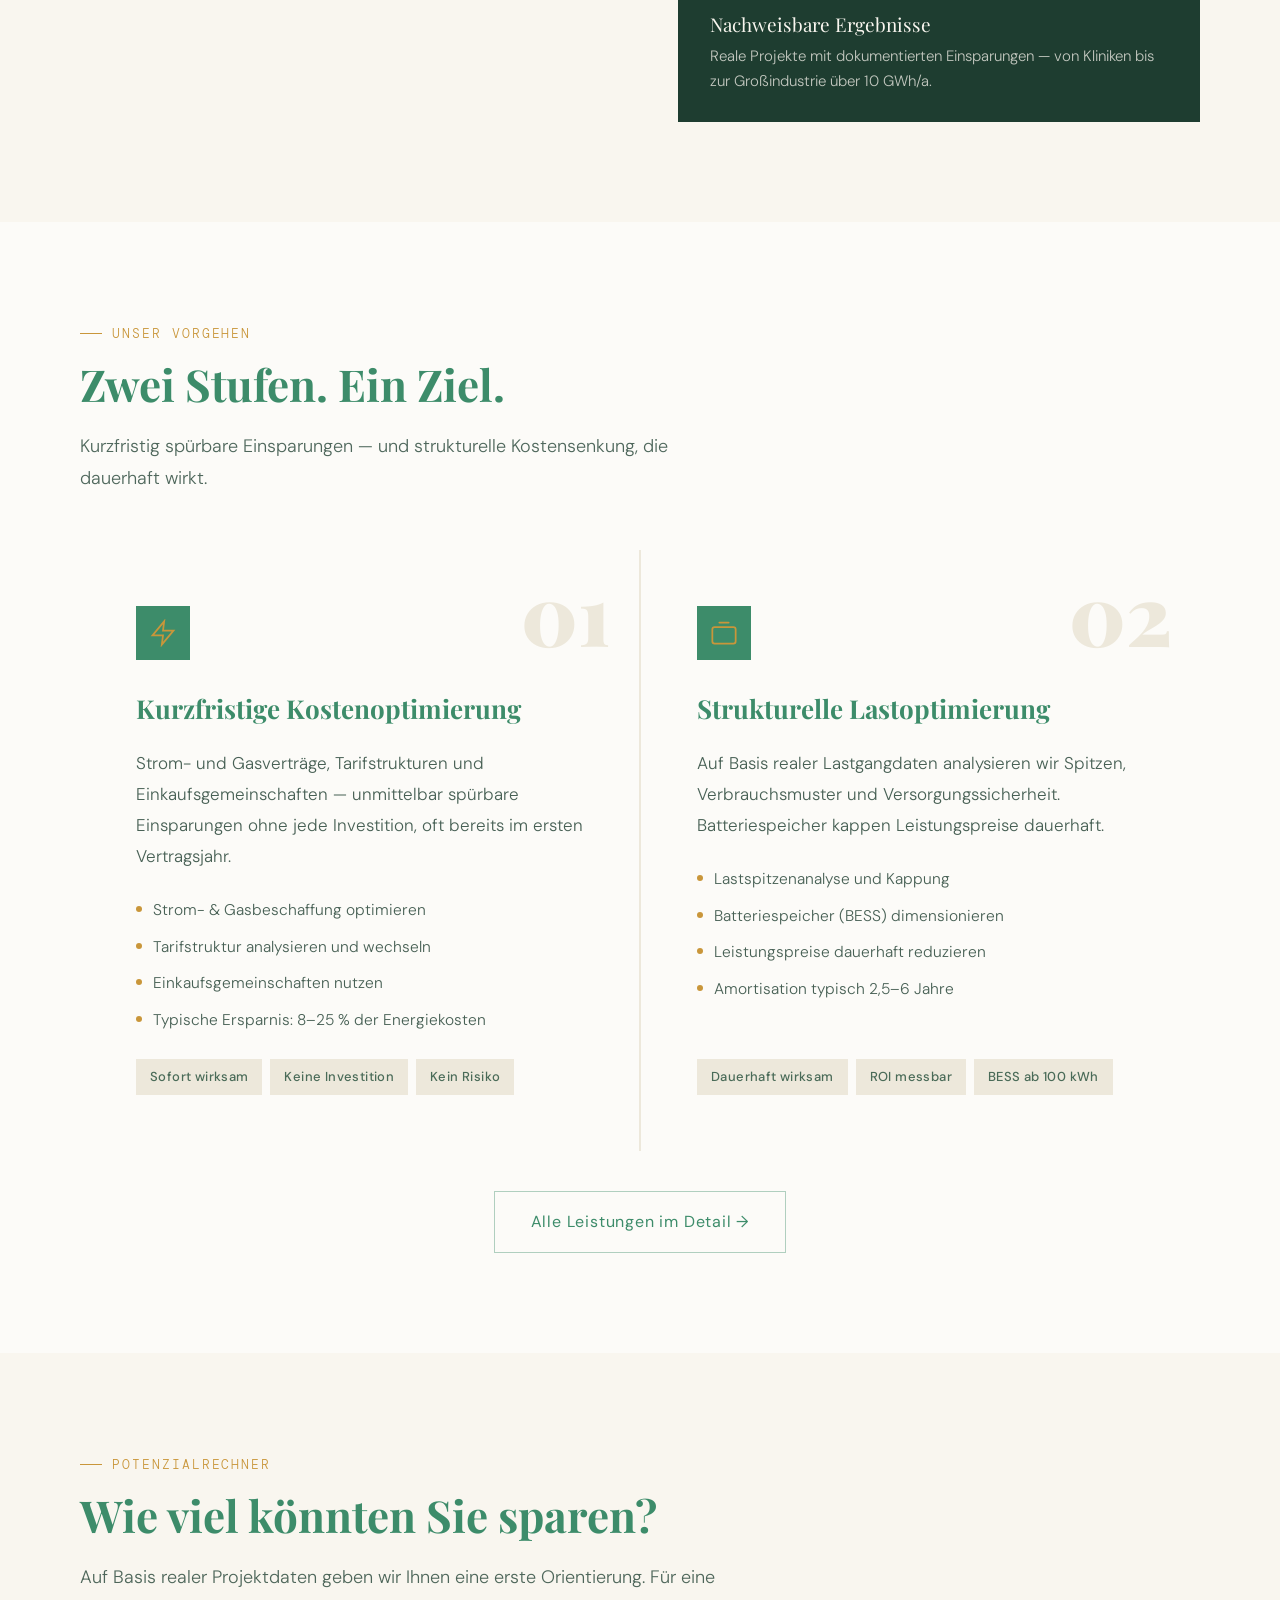
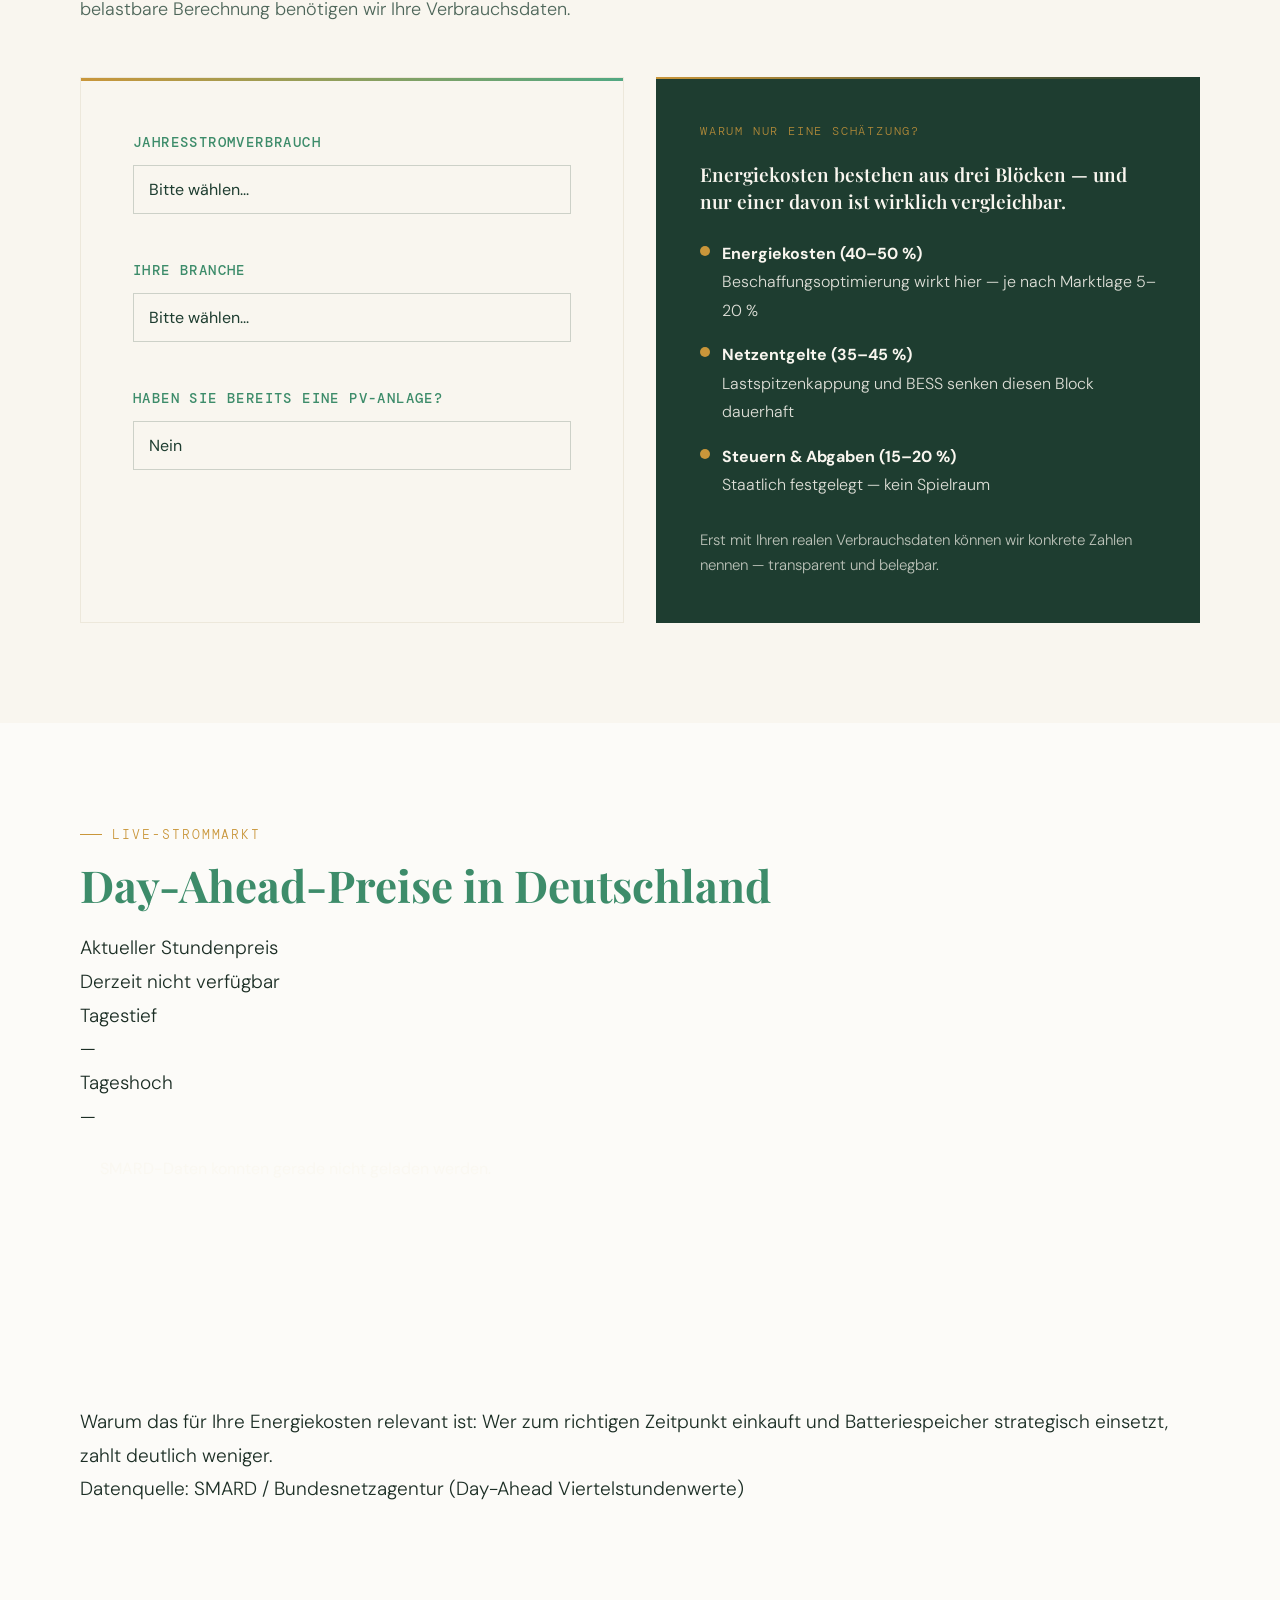
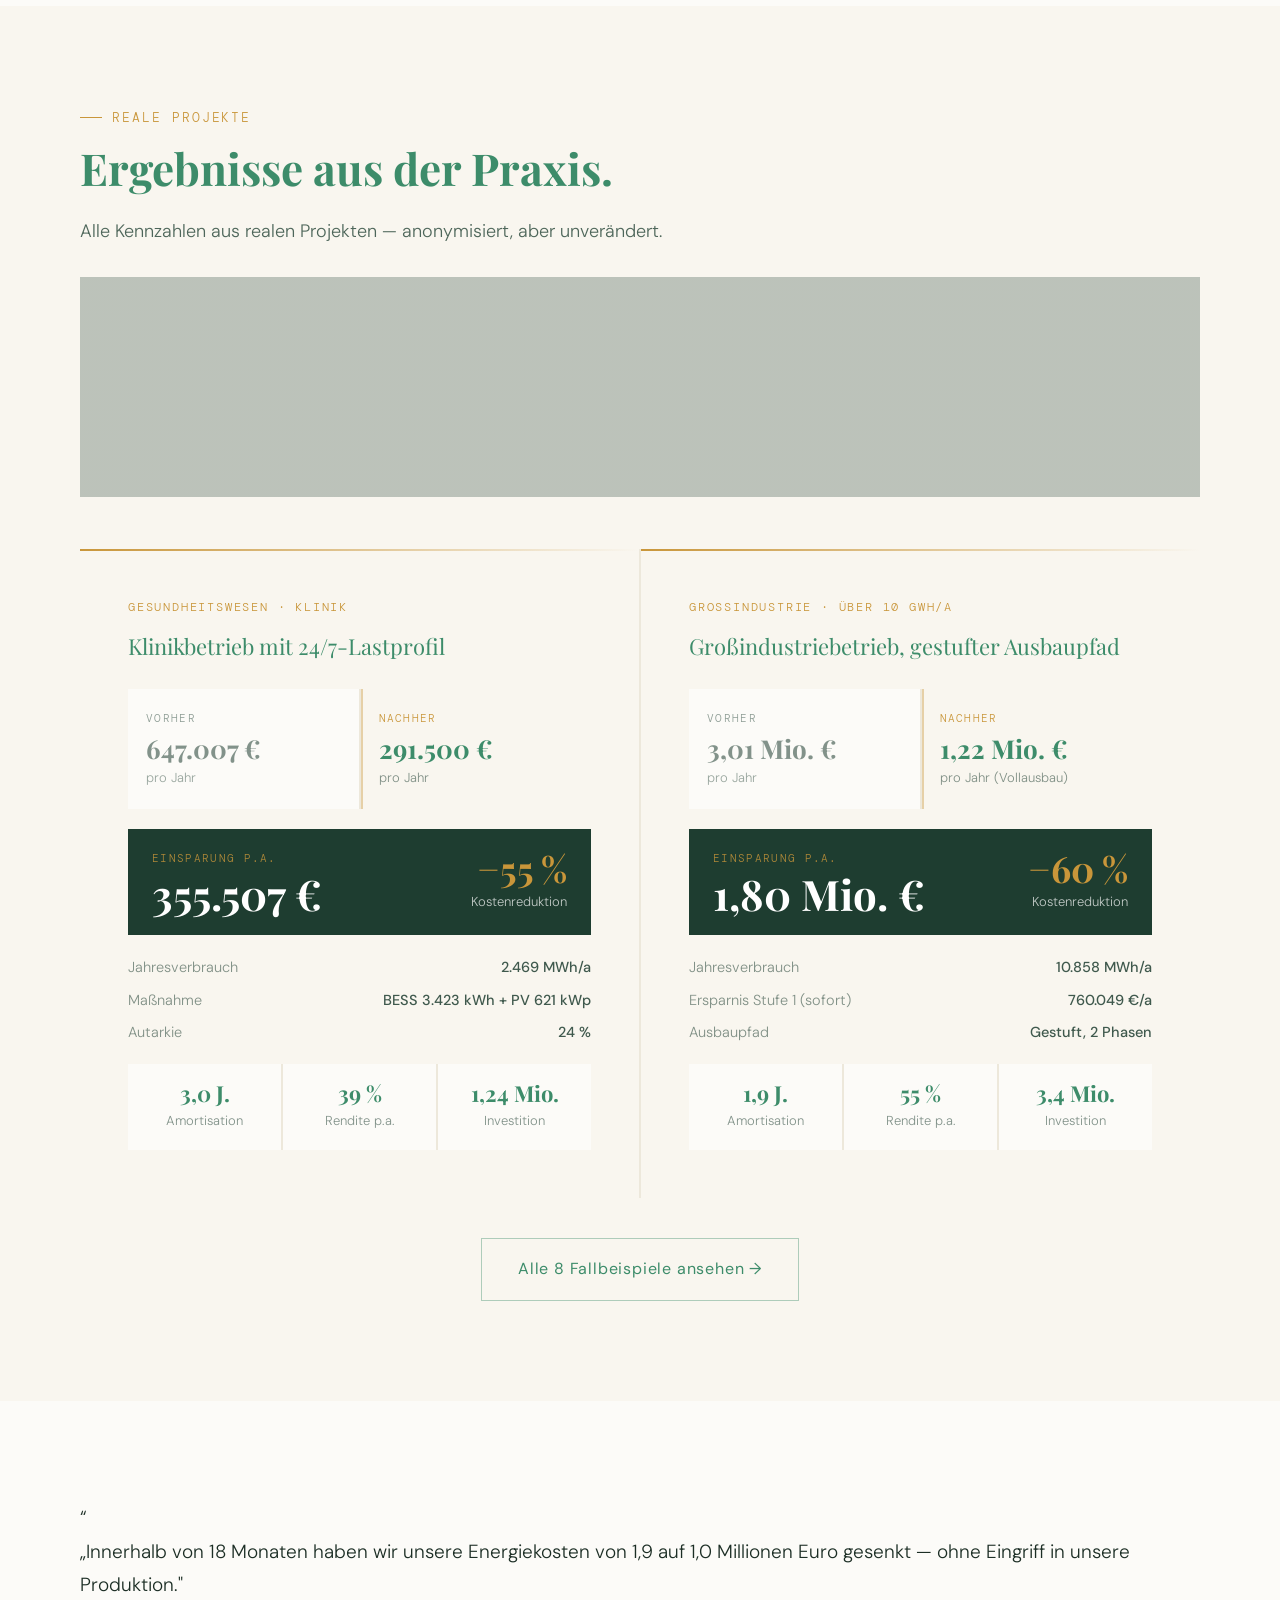
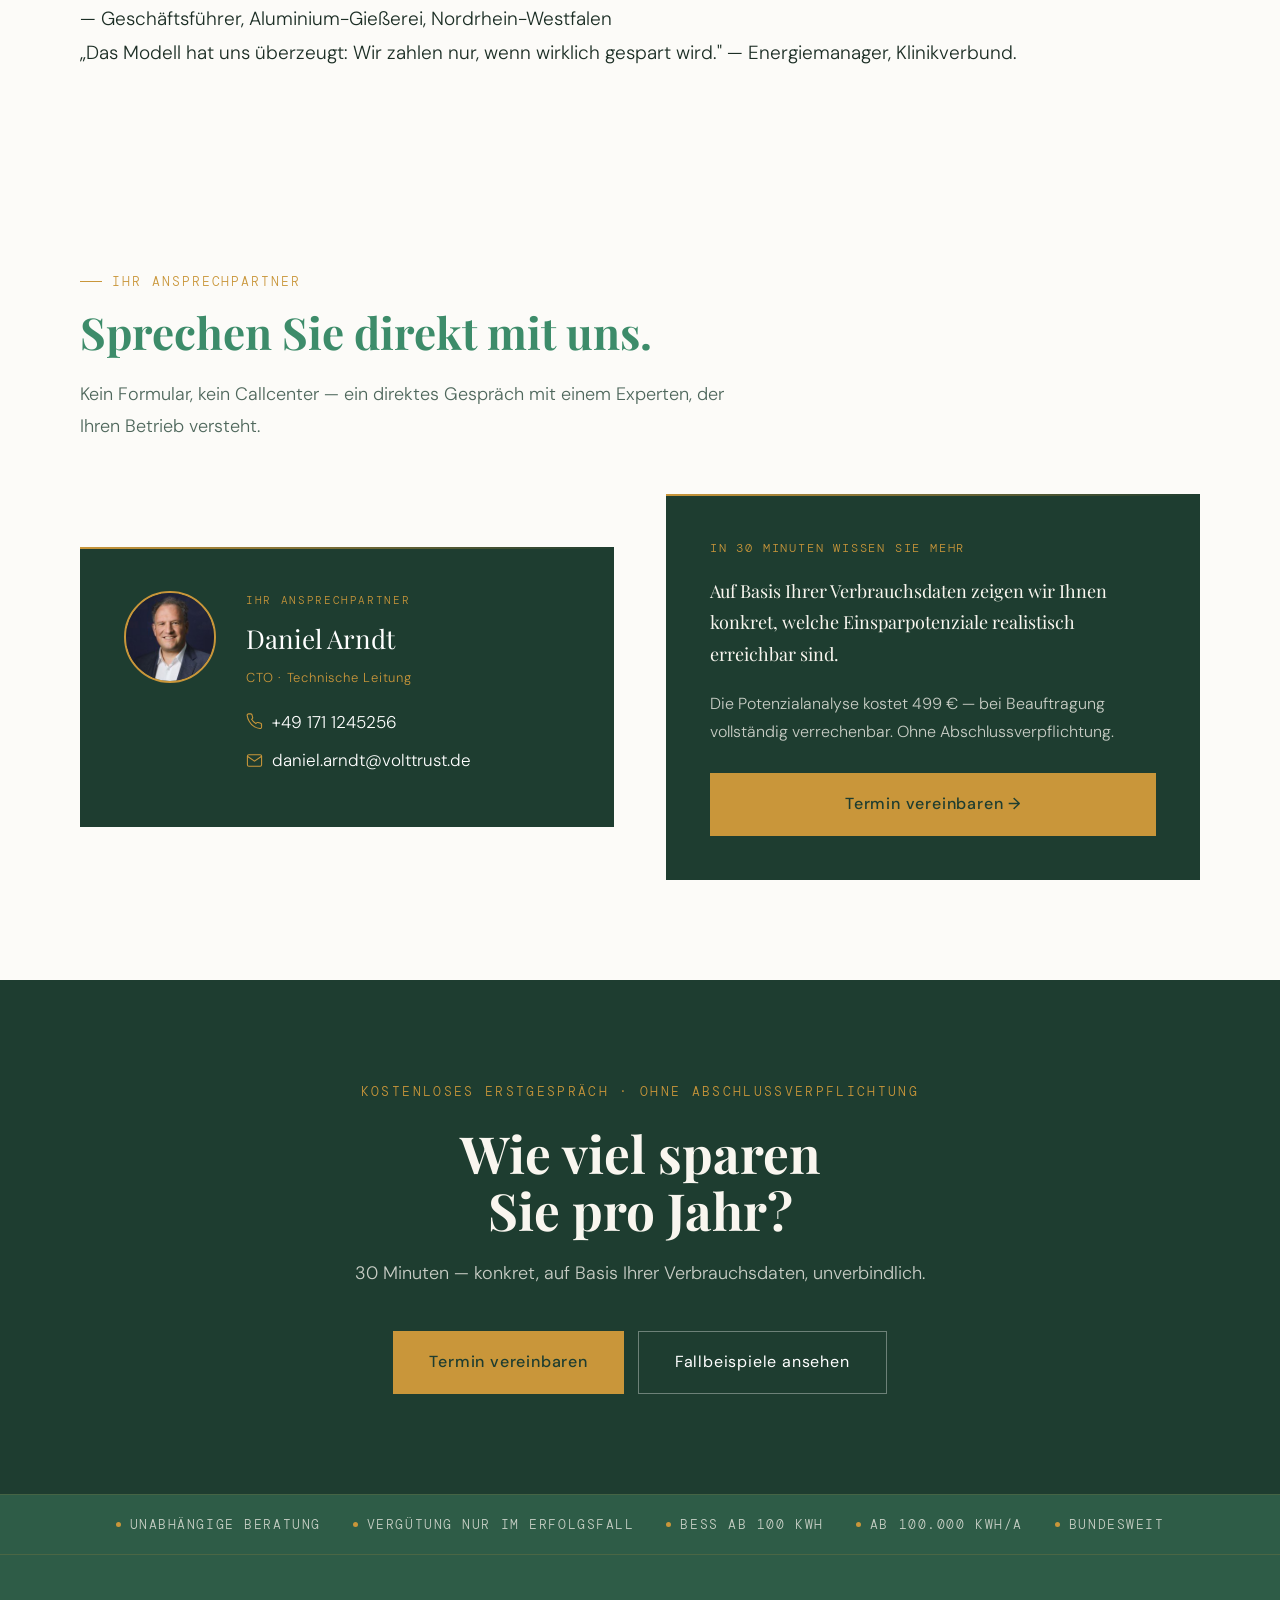
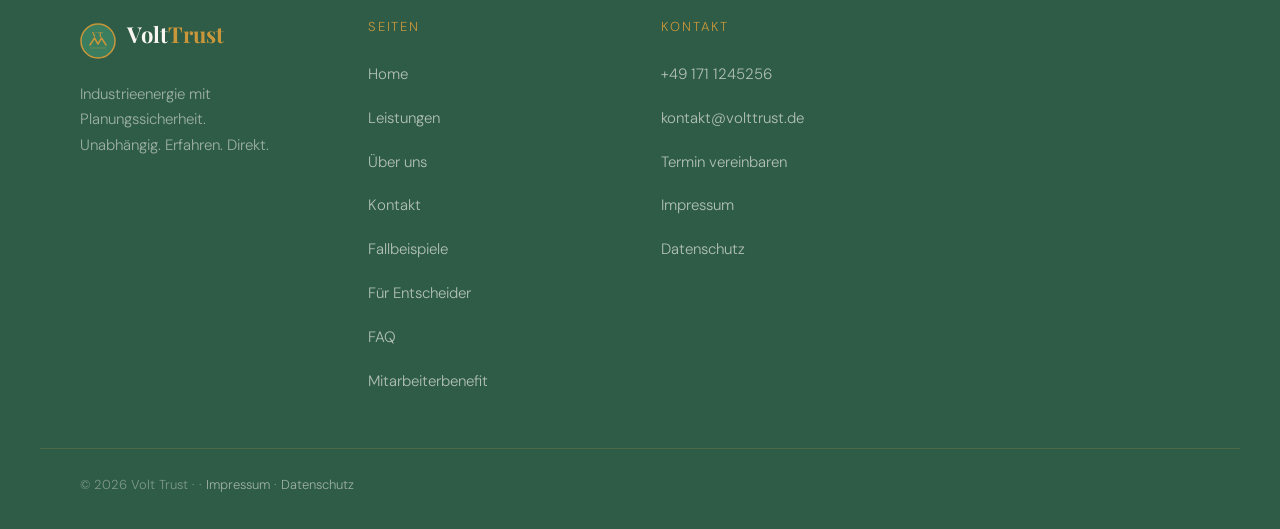
==== commit 6860a617: "Merge branch 'main' into codex/review-volt-trust-website-9qnuz4" ====
--- a/index.html
+++ b/index.html
@@ -331,6 +331,36 @@
   </div>
 </section>
 
+<section class="strommarkt-section" id="strommarkt">
+  <div class="container">
+    <div class="section-label">Live-Strommarkt</div>
+    <h2 class="section-title">Day-Ahead-Preise in Deutschland</h2>
+    <div class="strommarkt-card">
+      <div class="strommarkt-head">
+        <div>
+          <div class="strommarkt-kicker">Aktueller Stundenpreis</div>
+          <div class="strommarkt-current" id="stromCurrent">--</div>
+        </div>
+        <div class="strommarkt-range">
+          <div>
+            <div class="strommarkt-range-label">Tagestief</div>
+            <div class="strommarkt-range-val" id="stromLow">--</div>
+          </div>
+          <div>
+            <div class="strommarkt-range-label">Tageshoch</div>
+            <div class="strommarkt-range-val" id="stromHigh">--</div>
+          </div>
+        </div>
+      </div>
+      <div class="strommarkt-chart-wrap">
+        <canvas id="stromChart" width="900" height="260" aria-label="Liniendiagramm der letzten 24 Stunden"></canvas>
+      </div>
+      <p class="strommarkt-note">Warum das für Ihre Energiekosten relevant ist: Wer zum richtigen Zeitpunkt einkauft und Batteriespeicher strategisch einsetzt, zahlt deutlich weniger.</p>
+      <p class="strommarkt-source">Datenquelle: SMARD / Bundesnetzagentur (Day-Ahead Viertelstundenwerte)</p>
+    </div>
+  </div>
+</section>
+
 <!-- 5 · FALLBEISPIELE -->
 <section class="cases cases-with-bg">
   <div class="container">
@@ -435,6 +465,19 @@
     </div>
     <div style="text-align:center;margin-top:40px">
       <a href="fallbeispiele.html" class="btn-outline dark">Alle 8 Fallbeispiele ansehen →</a>
+    </div>
+  </div>
+</section>
+
+<section class="testimonial-section">
+  <div class="container">
+    <div class="testimonial-card">
+      <div class="testimonial-quote-mark">“</div>
+      <blockquote class="testimonial-quote">
+        „Innerhalb von 18 Monaten haben wir unsere Energiekosten von 1,9 auf 1,0 Millionen Euro gesenkt — ohne Eingriff in unsere Produktion."
+      </blockquote>
+      <p class="testimonial-source">— Geschäftsführer, Aluminium-Gießerei, Nordrhein-Westfalen</p>
+      <p class="testimonial-second">„Das Modell hat uns überzeugt: Wir zahlen nur, wenn wirklich gespart wird." — Energiemanager, Klinikverbund.</p>
     </div>
   </div>
 </section>
@@ -543,6 +586,7 @@
 </footer>
 
 <script src="main.js"></script>
+<script src="strommarkt.js"></script>
 <script>
 function calcPotenzial() {
   var verbrauch = document.getElementById('rVerbrauch').value;
--- a/style.css
+++ b/style.css
@@ -596,6 +596,55 @@
 }
 
 /* ===== 2026-04 Landing Enhancements ===== */
+.entscheider-hero-image,
+.ueber-hero-image{
+  background-size: cover;
+  background-position: center;
+}
+
+.entscheider-hero-image{
+  background-image:
+    linear-gradient(rgba(30,61,48,.74), rgba(30,61,48,.74)),
+    url('https://images.unsplash.com/photo-1473341304170-971dccb5ac1e?auto=format&fit=crop&w=2000&q=80');
+}
+
+.ueber-hero-image{
+  background-image:
+    linear-gradient(rgba(30,61,48,.76), rgba(30,61,48,.76)),
+    url('https://images.unsplash.com/photo-1497436072909-60f360e1d4b1?auto=format&fit=crop&w=2000&q=80');
+}
+
+.cases-with-bg{
+  background:
+    linear-gradient(180deg, var(--cream) 0%, var(--mist) 100%);
+}
+
+.cases-hero-image{
+  width: 100%;
+  height: 220px;
+  margin: 30px 0 28px;
+  background-image:
+    linear-gradient(rgba(30,61,48,.28), rgba(30,61,48,.28)),
+    url('https://images.unsplash.com/photo-1469474968028-56623f02e42e?auto=format&fit=crop&w=1800&q=80');
+  background-size: cover;
+  background-position: center;
+}
+
+.service-bg-01,.service-bg-02,.service-bg-03,.service-bg-04,
+.tech-bg-01,.tech-bg-02{
+  position: relative;
+  overflow: hidden;
+}
+
+.service-bg-01::after,.service-bg-02::after,.service-bg-03::after,.service-bg-04::after,
+.tech-bg-01::after,.tech-bg-02::after{
+  content:'';
+  position:absolute;
+  inset:0;
+  pointer-events:none;
+  background:linear-gradient(135deg, rgba(201,150,58,.08), rgba(201,150,58,0));
+}
+
 .hero{
   background-image:
     linear-gradient(rgba(30,61,48,.72), rgba(30,61,48,.72)),
@@ -607,21 +656,6 @@
 .trust-bar-top{background:var(--forest);border-top:1px solid rgba(201,150,58,.15);border-bottom:1px solid rgba(201,150,58,.15);padding:14px 0}
 .trust-bar-top-inner{max-width:1200px;margin:0 auto;padding:0 40px;display:flex;gap:26px;align-items:center;justify-content:space-between}
 .trust-top-item{color:rgba(249,246,239,.86);font-size:14px;line-height:1.5;display:flex;align-items:center;gap:8px;flex:1}
-
-
-.strommarkt-section{background:var(--mist);padding:88px 0}
-.strommarkt-card{background:var(--ink);padding:36px;position:relative}
-.strommarkt-card::before{content:'';position:absolute;top:0;left:0;right:0;height:2px;background:linear-gradient(90deg,var(--gold),transparent)}
-.strommarkt-head{display:flex;justify-content:space-between;gap:24px;flex-wrap:wrap;margin-bottom:24px}
-.strommarkt-kicker{font-family:'DM Sans',sans-serif;font-size:13px;letter-spacing:.08em;text-transform:uppercase;color:rgba(249,246,239,.62);margin-bottom:10px}
-.strommarkt-current{font-family:'Playfair Display',serif;font-size:48px;line-height:1;color:var(--cream)}
-.strommarkt-range{display:flex;gap:24px}
-.strommarkt-range-label{font-family:'DM Sans',sans-serif;font-size:12px;letter-spacing:.08em;text-transform:uppercase;color:rgba(249,246,239,.58);margin-bottom:6px}
-.strommarkt-range-val{font-family:'Playfair Display',serif;font-size:28px;color:var(--gold-lt)}
-.strommarkt-chart-wrap{background:rgba(255,255,255,.03);border:1px solid rgba(201,150,58,.18);padding:10px}
-#stromChart{width:100%;height:auto;display:block}
-.strommarkt-note{font-family:'DM Sans',sans-serif;color:rgba(249,246,239,.86);line-height:1.75;margin:18px 0 8px}
-.strommarkt-source{font-family:'DM Sans',sans-serif;color:rgba(249,246,239,.5);font-size:12px;line-height:1.6;margin:0}
 
 .case-card-image{display:block;width:100%;height:180px;object-fit:cover;border-radius:12px 12px 0 0;margin:18px 0 22px}
 
@@ -636,7 +670,6 @@
 @media(max-width:960px){
   .trust-bar-top-inner{flex-direction:column;align-items:flex-start;gap:10px}
   .trust-top-item{width:100%}
-  .strommarkt-current{font-size:40px}
   .kontakt-timeline{grid-template-columns:1fr;gap:16px}
   .kontakt-timeline::before{left:16px;right:auto;top:20px;bottom:20px;width:2px;height:auto;background:linear-gradient(180deg,var(--gold),rgba(201,150,58,.35))}
   .timeline-step{padding-left:48px}
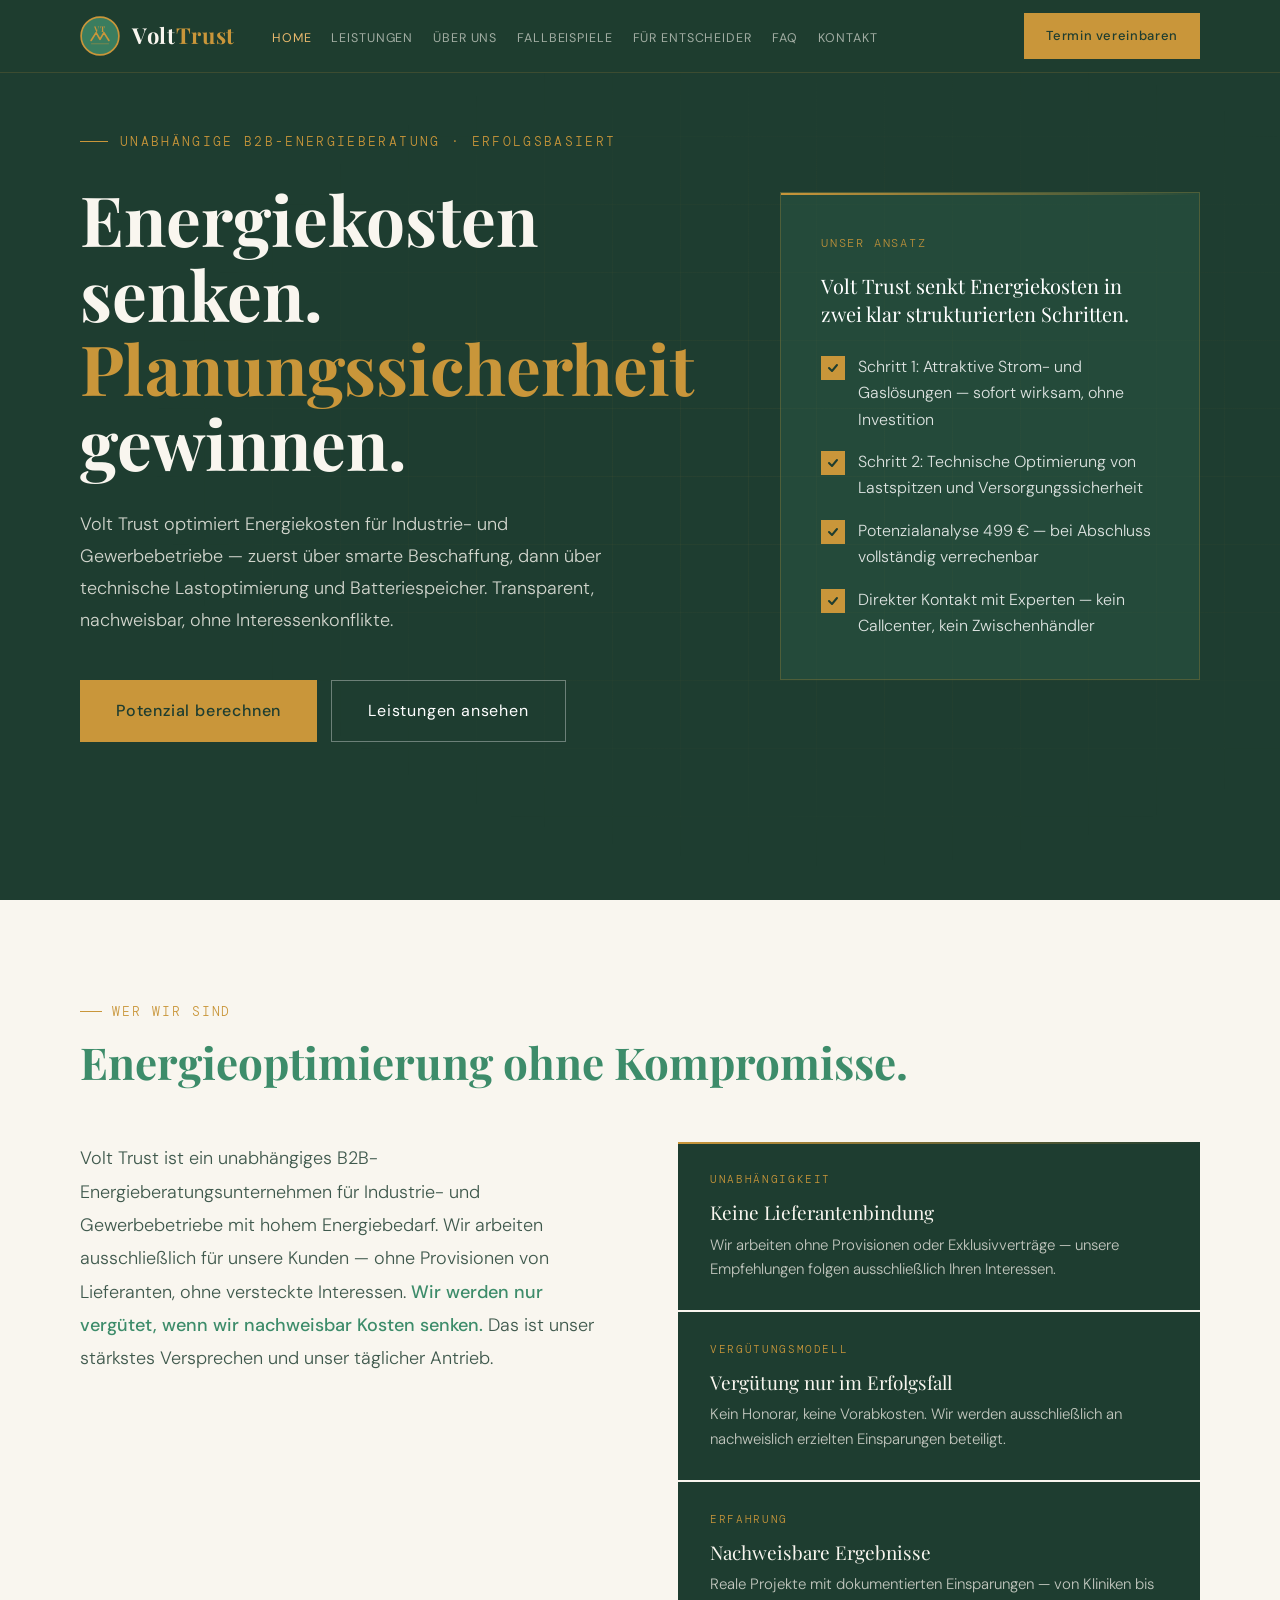
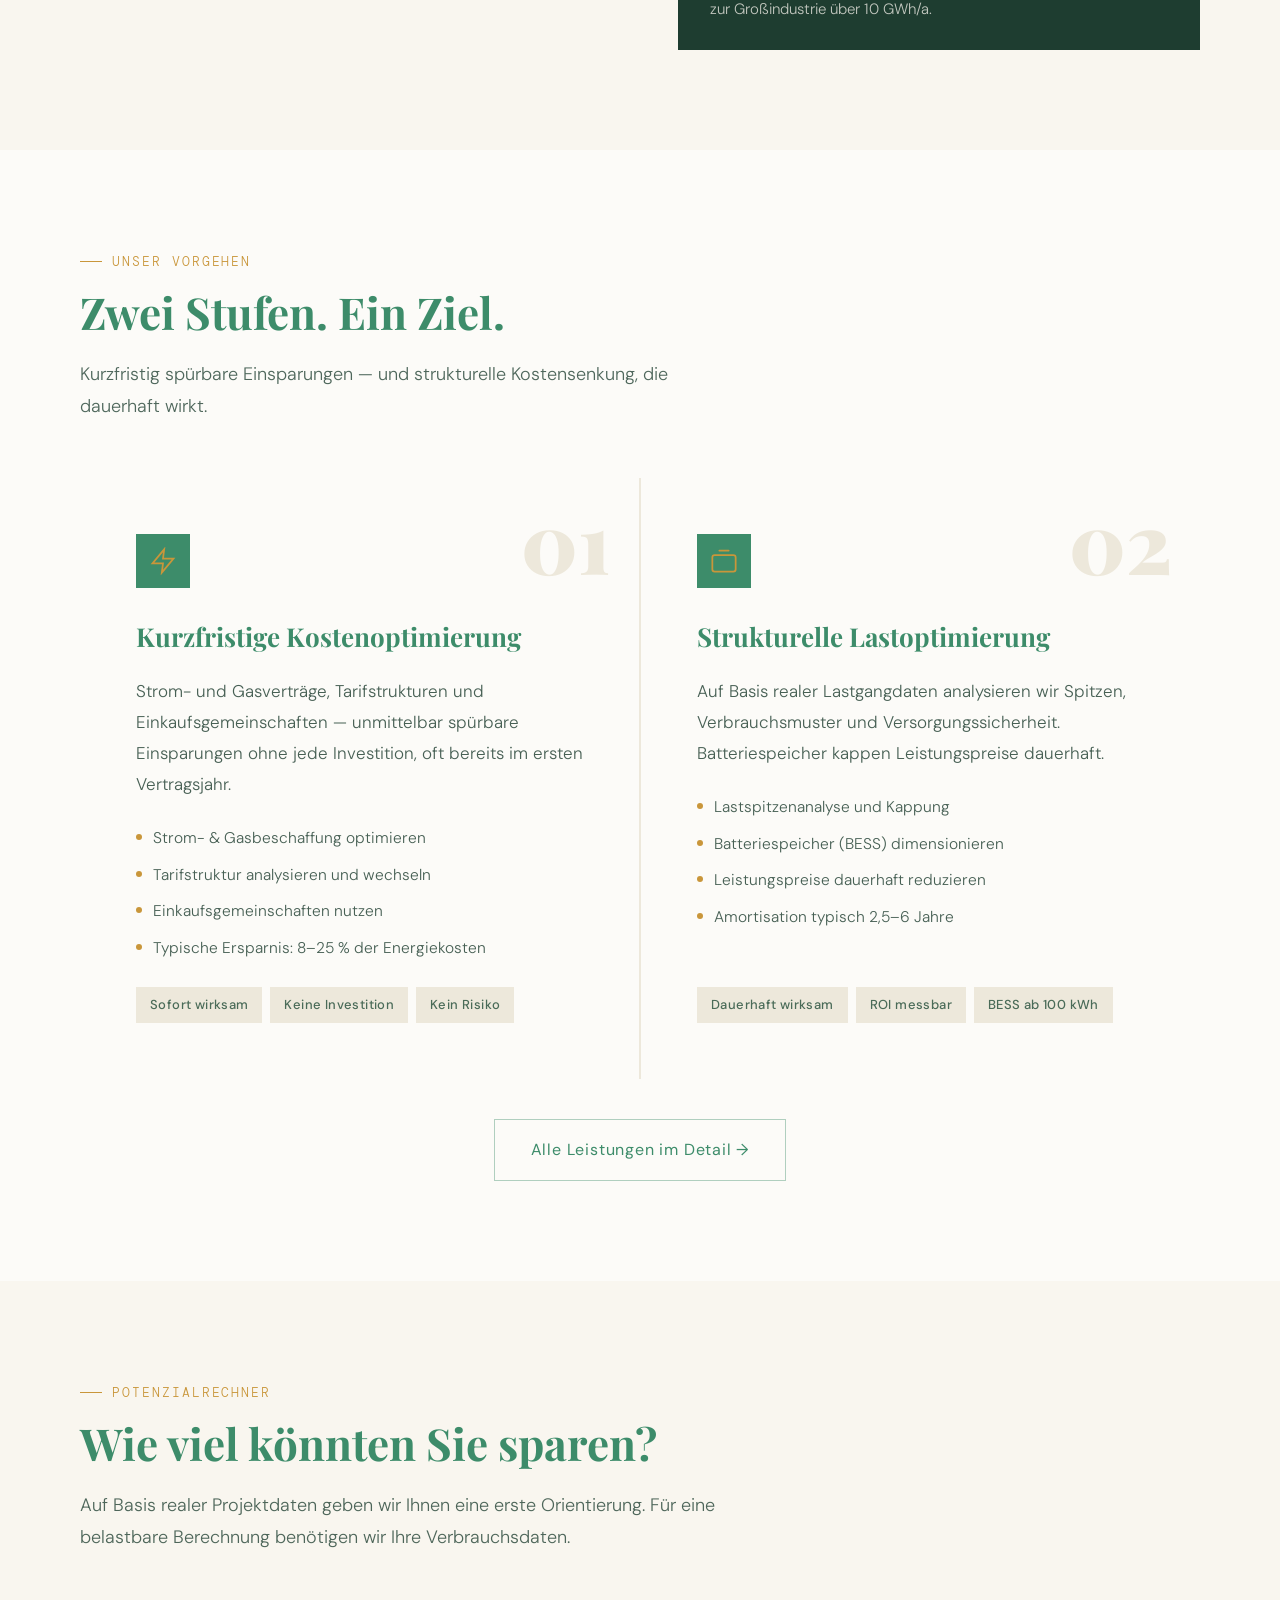
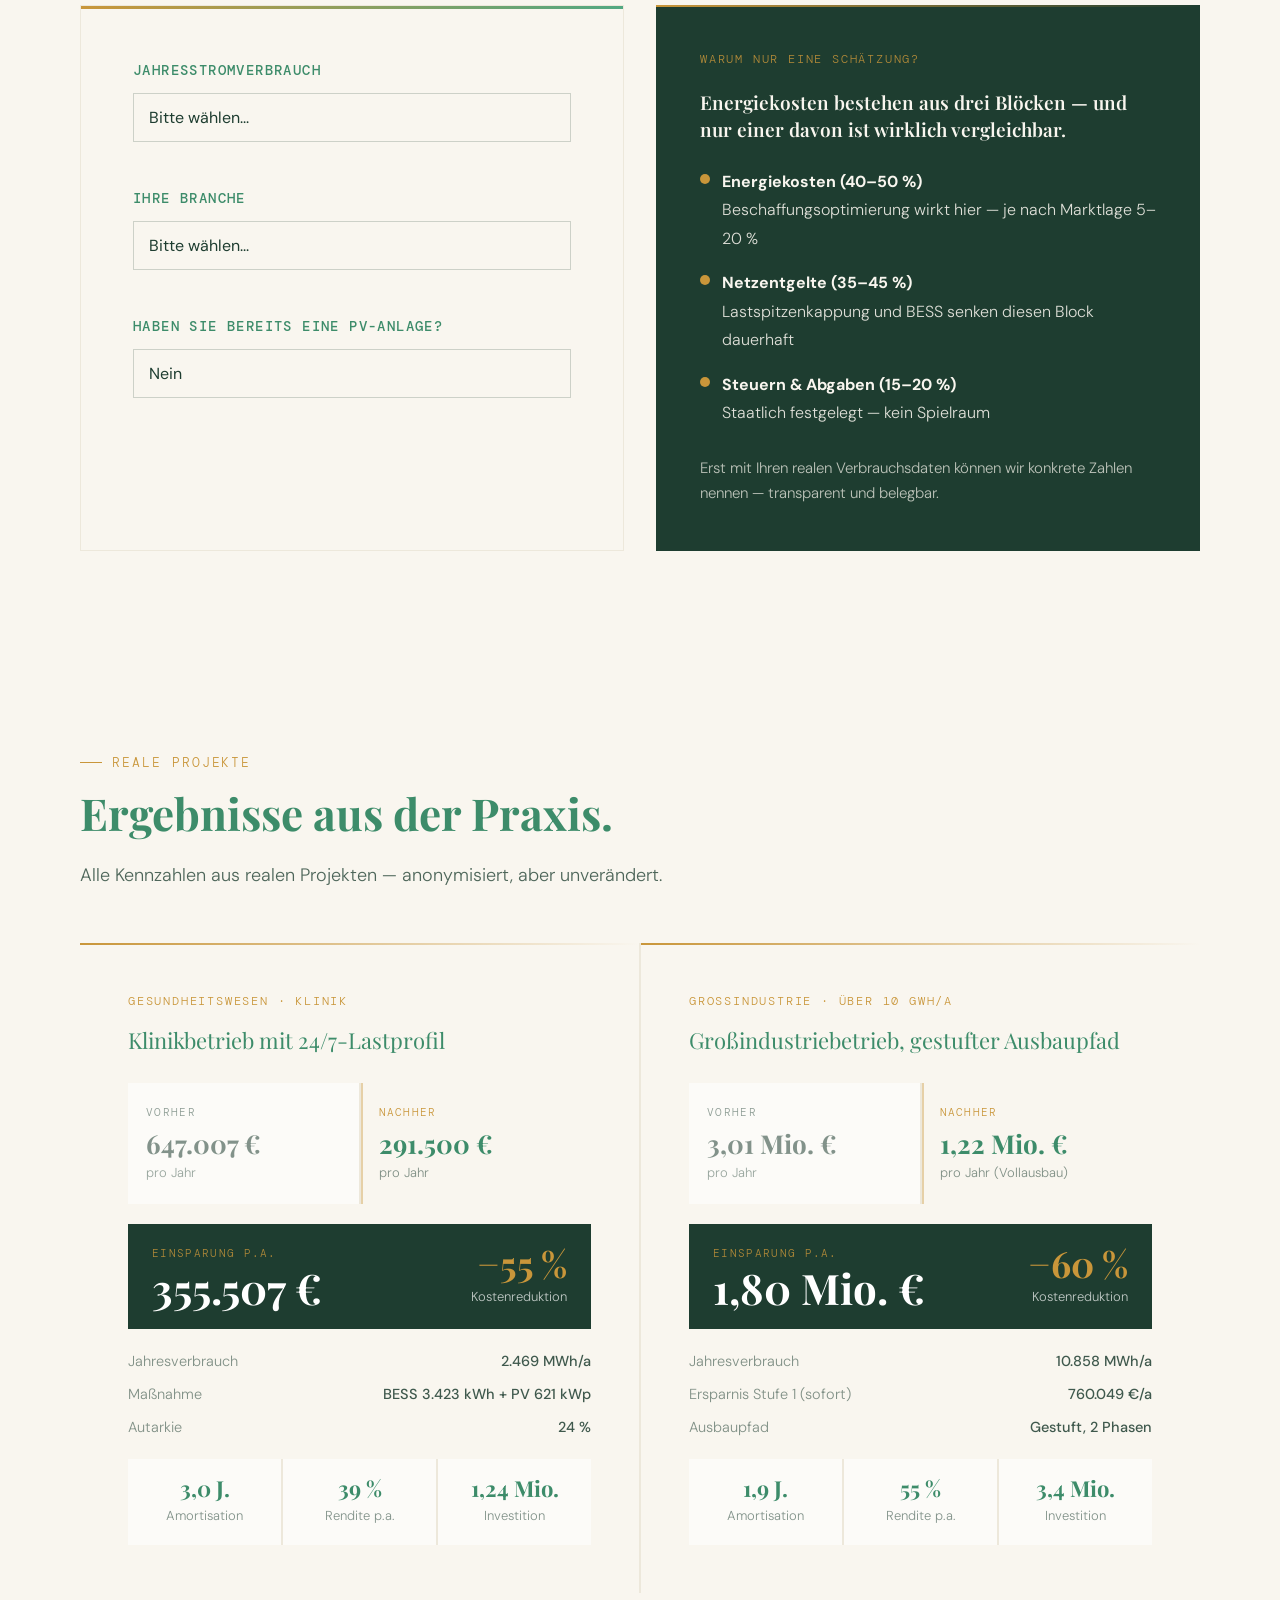
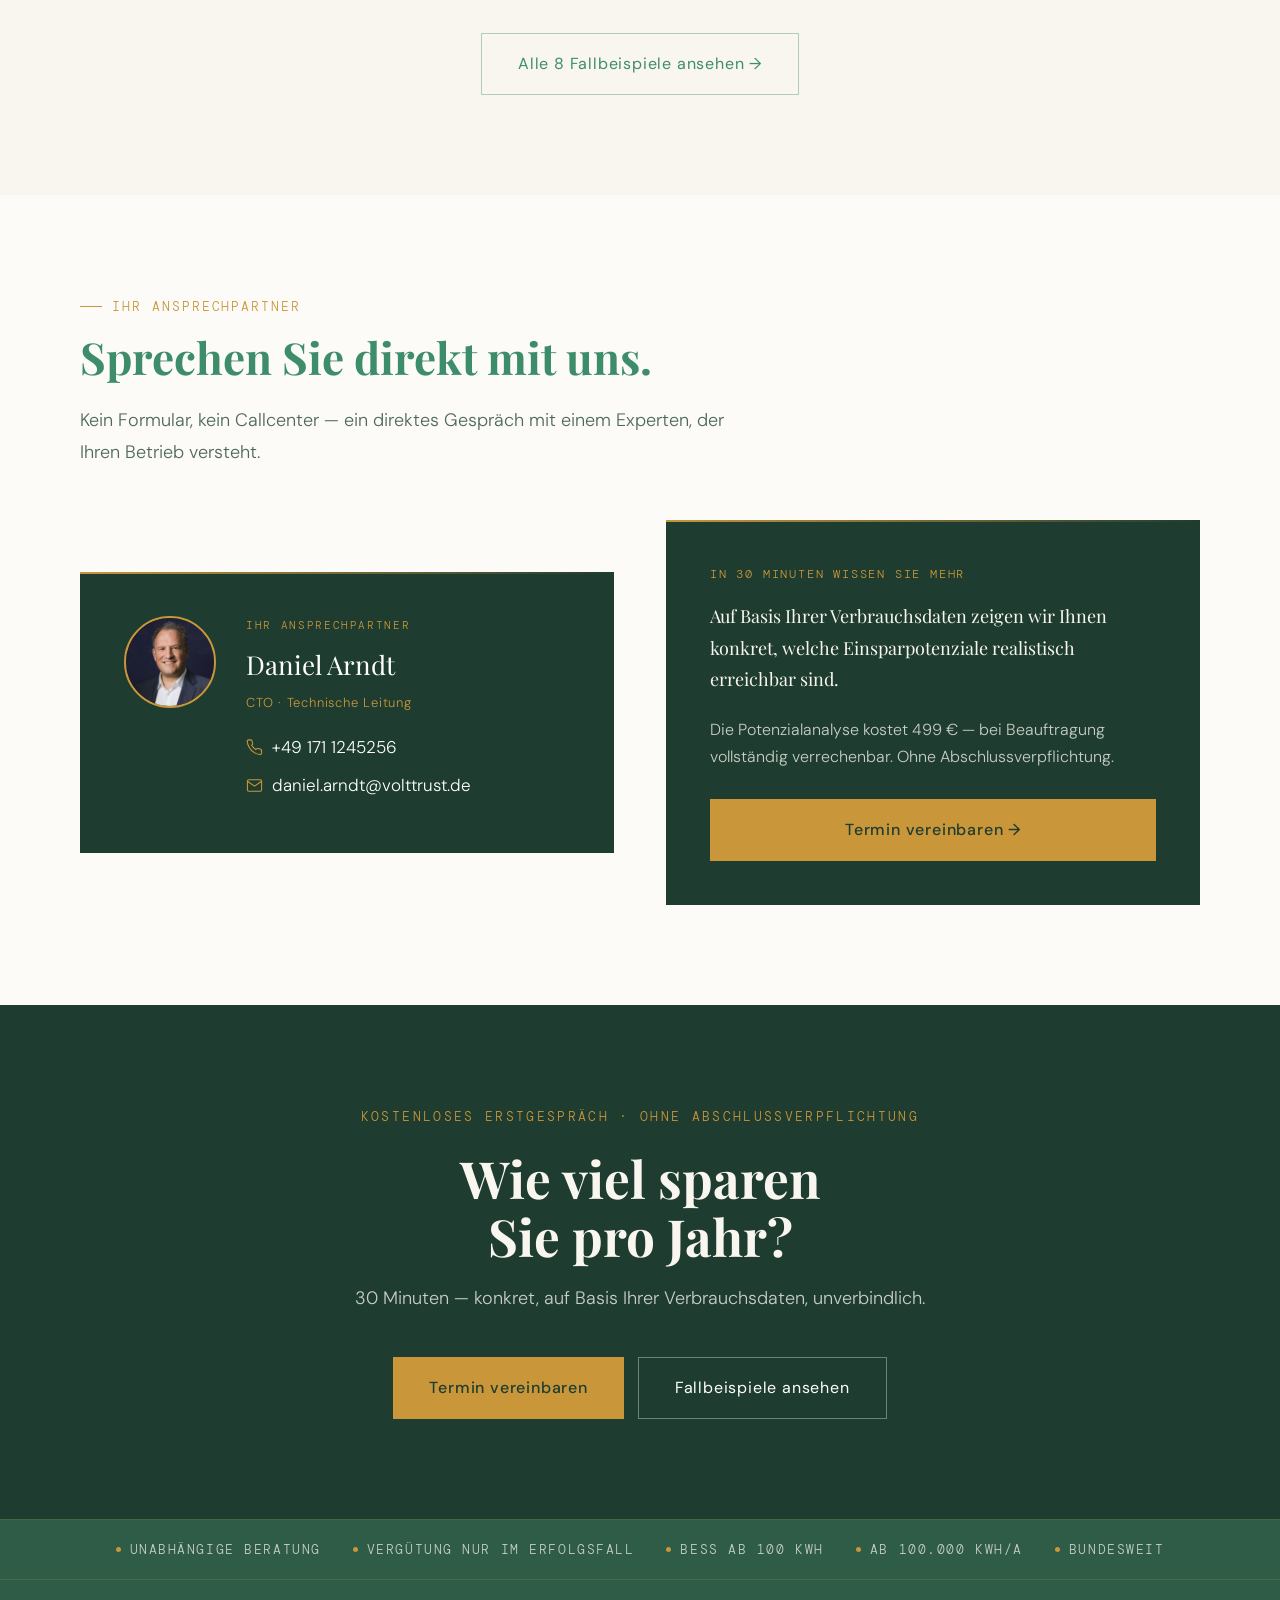
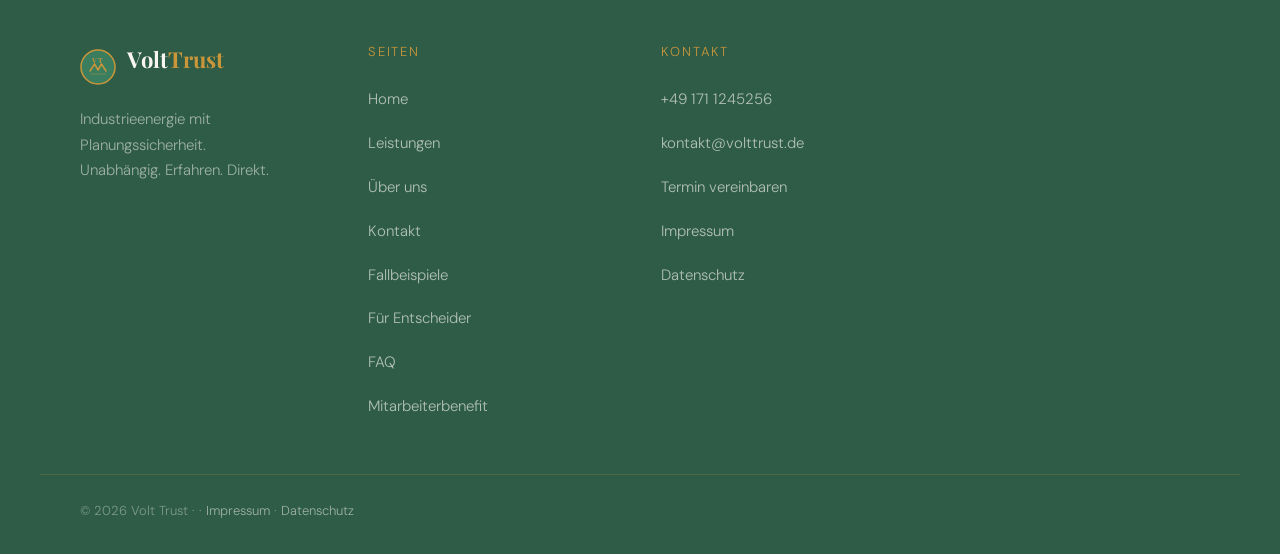
==== commit 9afb7c26: "Add files via upload" ====
--- a/index.html
+++ b/index.html
@@ -8,7 +8,7 @@
 <link rel="stylesheet" href="style.css">
 <style>
 /* ===== HERO ===== */
-.hero{min-height:100vh;background-image:linear-gradient(rgba(30,61,48,.72),rgba(30,61,48,.72)),url('https://images.unsplash.com/photo-1473341304170-971dccb5ac1e?auto=format&fit=crop&w=2000&q=80');background-size:cover;background-position:center;display:flex;align-items:center;position:relative;overflow:hidden;padding-top:72px}
+.hero{min-height:100vh;background:var(--ink);display:flex;align-items:center;position:relative;overflow:hidden;padding-top:72px}
 .hero-grid{position:absolute;inset:0;background-image:linear-gradient(rgba(201,150,58,.06) 1px,transparent 1px),linear-gradient(90deg,rgba(201,150,58,.06) 1px,transparent 1px);background-size:68px 68px;mask-image:radial-gradient(ellipse 80% 70% at 65% 50%,black 10%,transparent 68%)}
 .hero-glow{position:absolute;top:-200px;right:-140px;width:720px;height:720px;border-radius:50%;background:radial-gradient(ellipse,rgba(30,61,48,.45) 0%,transparent 70%);pointer-events:none}
 .hero-content{position:relative;z-index:2;max-width:1200px;margin:0 auto;padding:0 40px;display:grid;grid-template-columns:1fr 420px;gap:76px;align-items:center}
@@ -196,14 +196,6 @@
   </div>
 </section>
 
-<div class="trust-bar-top">
-  <div class="trust-bar-top-inner">
-    <div class="trust-top-item">🛡️ Kein Erfolg = Keine Rechnung. Vergütung ausschließlich erfolgsbasiert.</div>
-    <div class="trust-top-item">🔒 Keine Interessenkonflikte. Keine Lieferantenbindung, keine Provisionen.</div>
-    <div class="trust-top-item">⚡ Ergebnis in 30 Tagen. Erste belastbare Zahlen nach Potenzialanalyse.</div>
-  </div>
-</div>
-
 <!-- 2 · WER WIR SIND -->
 <section class="wer-wir">
   <div class="container">
@@ -242,7 +234,7 @@
     <h2 class="section-title">Zwei Stufen. Ein Ziel.</h2>
     <p class="section-intro">Kurzfristig spürbare Einsparungen — und strukturelle Kostensenkung, die dauerhaft wirkt.</p>
     <div class="stufen-grid">
-      <div class="stufe stufe-01">
+      <div class="stufe">
         <div class="stufe-num">01</div>
         <div class="stufe-icon"><svg viewBox="0 0 24 24"><path d="M13 2L3 14h9l-1 8 10-12h-9l1-8z"/></svg></div>
         <div class="stufe-title">Kurzfristige Kostenoptimierung</div>
@@ -255,7 +247,7 @@
         </div>
         <div class="tags" style="margin-top:26px"><span class="tag">Sofort wirksam</span><span class="tag">Keine Investition</span><span class="tag">Kein Risiko</span></div>
       </div>
-      <div class="stufe stufe-02">
+      <div class="stufe">
         <div class="stufe-num">02</div>
         <div class="stufe-icon"><svg viewBox="0 0 24 24"><rect x="2" y="7" width="20" height="14" rx="2"/><path d="M16 3H8"/></svg></div>
         <div class="stufe-title">Strukturelle Lastoptimierung</div>
@@ -331,43 +323,12 @@
   </div>
 </section>
 
-<section class="strommarkt-section" id="strommarkt">
-  <div class="container">
-    <div class="section-label">Live-Strommarkt</div>
-    <h2 class="section-title">Day-Ahead-Preise in Deutschland</h2>
-    <div class="strommarkt-card">
-      <div class="strommarkt-head">
-        <div>
-          <div class="strommarkt-kicker">Aktueller Stundenpreis</div>
-          <div class="strommarkt-current" id="stromCurrent">--</div>
-        </div>
-        <div class="strommarkt-range">
-          <div>
-            <div class="strommarkt-range-label">Tagestief</div>
-            <div class="strommarkt-range-val" id="stromLow">--</div>
-          </div>
-          <div>
-            <div class="strommarkt-range-label">Tageshoch</div>
-            <div class="strommarkt-range-val" id="stromHigh">--</div>
-          </div>
-        </div>
-      </div>
-      <div class="strommarkt-chart-wrap">
-        <canvas id="stromChart" width="900" height="260" aria-label="Liniendiagramm der letzten 24 Stunden"></canvas>
-      </div>
-      <p class="strommarkt-note">Warum das für Ihre Energiekosten relevant ist: Wer zum richtigen Zeitpunkt einkauft und Batteriespeicher strategisch einsetzt, zahlt deutlich weniger.</p>
-      <p class="strommarkt-source">Datenquelle: SMARD / Bundesnetzagentur (Day-Ahead Viertelstundenwerte)</p>
-    </div>
-  </div>
-</section>
-
 <!-- 5 · FALLBEISPIELE -->
-<section class="cases cases-with-bg">
+<section class="cases">
   <div class="container">
     <div class="section-label">Reale Projekte</div>
     <h2 class="section-title">Ergebnisse aus der Praxis.</h2>
     <p class="section-intro">Alle Kennzahlen aus realen Projekten — anonymisiert, aber unverändert.</p>
-    <div class="cases-hero-image" aria-hidden="true"></div>
     <div class="case-grid">
       <div class="case-card">
         <div class="case-card-tag">Gesundheitswesen · Klinik</div>
@@ -465,19 +426,6 @@
     </div>
     <div style="text-align:center;margin-top:40px">
       <a href="fallbeispiele.html" class="btn-outline dark">Alle 8 Fallbeispiele ansehen →</a>
-    </div>
-  </div>
-</section>
-
-<section class="testimonial-section">
-  <div class="container">
-    <div class="testimonial-card">
-      <div class="testimonial-quote-mark">“</div>
-      <blockquote class="testimonial-quote">
-        „Innerhalb von 18 Monaten haben wir unsere Energiekosten von 1,9 auf 1,0 Millionen Euro gesenkt — ohne Eingriff in unsere Produktion."
-      </blockquote>
-      <p class="testimonial-source">— Geschäftsführer, Aluminium-Gießerei, Nordrhein-Westfalen</p>
-      <p class="testimonial-second">„Das Modell hat uns überzeugt: Wir zahlen nur, wenn wirklich gespart wird." — Energiemanager, Klinikverbund.</p>
     </div>
   </div>
 </section>
@@ -586,7 +534,6 @@
 </footer>
 
 <script src="main.js"></script>
-<script src="strommarkt.js"></script>
 <script>
 function calcPotenzial() {
   var verbrauch = document.getElementById('rVerbrauch').value;
--- a/style.css
+++ b/style.css
@@ -596,55 +596,6 @@
 }
 
 /* ===== 2026-04 Landing Enhancements ===== */
-.entscheider-hero-image,
-.ueber-hero-image{
-  background-size: cover;
-  background-position: center;
-}
-
-.entscheider-hero-image{
-  background-image:
-    linear-gradient(rgba(30,61,48,.74), rgba(30,61,48,.74)),
-    url('https://images.unsplash.com/photo-1473341304170-971dccb5ac1e?auto=format&fit=crop&w=2000&q=80');
-}
-
-.ueber-hero-image{
-  background-image:
-    linear-gradient(rgba(30,61,48,.76), rgba(30,61,48,.76)),
-    url('https://images.unsplash.com/photo-1497436072909-60f360e1d4b1?auto=format&fit=crop&w=2000&q=80');
-}
-
-.cases-with-bg{
-  background:
-    linear-gradient(180deg, var(--cream) 0%, var(--mist) 100%);
-}
-
-.cases-hero-image{
-  width: 100%;
-  height: 220px;
-  margin: 30px 0 28px;
-  background-image:
-    linear-gradient(rgba(30,61,48,.28), rgba(30,61,48,.28)),
-    url('https://images.unsplash.com/photo-1469474968028-56623f02e42e?auto=format&fit=crop&w=1800&q=80');
-  background-size: cover;
-  background-position: center;
-}
-
-.service-bg-01,.service-bg-02,.service-bg-03,.service-bg-04,
-.tech-bg-01,.tech-bg-02{
-  position: relative;
-  overflow: hidden;
-}
-
-.service-bg-01::after,.service-bg-02::after,.service-bg-03::after,.service-bg-04::after,
-.tech-bg-01::after,.tech-bg-02::after{
-  content:'';
-  position:absolute;
-  inset:0;
-  pointer-events:none;
-  background:linear-gradient(135deg, rgba(201,150,58,.08), rgba(201,150,58,0));
-}
-
 .hero{
   background-image:
     linear-gradient(rgba(30,61,48,.72), rgba(30,61,48,.72)),
@@ -657,7 +608,29 @@
 .trust-bar-top-inner{max-width:1200px;margin:0 auto;padding:0 40px;display:flex;gap:26px;align-items:center;justify-content:space-between}
 .trust-top-item{color:rgba(249,246,239,.86);font-size:14px;line-height:1.5;display:flex;align-items:center;gap:8px;flex:1}
 
-.case-card-image{display:block;width:100%;height:180px;object-fit:cover;border-radius:12px 12px 0 0;margin:18px 0 22px}
+.testimonial-section{background:var(--mist);padding:72px 0}
+.testimonial-card{background:var(--ink);padding:44px;position:relative}
+.testimonial-card::before{content:'';position:absolute;top:0;left:0;right:0;height:2px;background:linear-gradient(90deg,var(--gold),transparent)}
+.testimonial-quote-mark{font-family:'Playfair Display',serif;font-size:78px;line-height:1;color:var(--gold);margin-bottom:8px}
+.testimonial-quote{font-family:'Playfair Display',serif;font-size:31px;line-height:1.32;color:var(--cream);margin:0 0 18px}
+.testimonial-source{font-family:'DM Sans',sans-serif;font-size:15px;color:rgba(249,246,239,.78);margin:0 0 14px}
+.testimonial-second{font-family:'DM Sans',sans-serif;font-size:16px;line-height:1.7;color:rgba(249,246,239,.86);margin:0}
+
+.strommarkt-section{background:var(--mist);padding:88px 0}
+.strommarkt-card{background:var(--ink);padding:36px;position:relative}
+.strommarkt-card::before{content:'';position:absolute;top:0;left:0;right:0;height:2px;background:linear-gradient(90deg,var(--gold),transparent)}
+.strommarkt-head{display:flex;justify-content:space-between;gap:24px;flex-wrap:wrap;margin-bottom:24px}
+.strommarkt-kicker{font-family:'DM Sans',sans-serif;font-size:13px;letter-spacing:.08em;text-transform:uppercase;color:rgba(249,246,239,.62);margin-bottom:10px}
+.strommarkt-current{font-family:'Playfair Display',serif;font-size:48px;line-height:1;color:var(--cream)}
+.strommarkt-range{display:flex;gap:24px}
+.strommarkt-range-label{font-family:'DM Sans',sans-serif;font-size:12px;letter-spacing:.08em;text-transform:uppercase;color:rgba(249,246,239,.58);margin-bottom:6px}
+.strommarkt-range-val{font-family:'Playfair Display',serif;font-size:28px;color:var(--gold-lt)}
+.strommarkt-chart-wrap{background:rgba(255,255,255,.03);border:1px solid rgba(201,150,58,.18);padding:10px}
+#stromChart{width:100%;height:auto;display:block}
+.strommarkt-note{font-family:'DM Sans',sans-serif;color:rgba(249,246,239,.86);line-height:1.75;margin:18px 0 8px}
+.strommarkt-source{font-family:'DM Sans',sans-serif;color:rgba(249,246,239,.5);font-size:12px;line-height:1.6;margin:0}
+
+.case-card-image{display:block;width:100%;height:200px;object-fit:cover;border-radius:12px 12px 0 0;margin:18px 0 22px;/* conflict-resolved: keep 200px */}
 
 .kontakt-timeline-section{background:var(--mist);padding:70px 0 12px}
 .kontakt-timeline{margin-top:34px;display:grid;grid-template-columns:repeat(4,minmax(0,1fr));gap:14px;position:relative}
@@ -670,9 +643,46 @@
 @media(max-width:960px){
   .trust-bar-top-inner{flex-direction:column;align-items:flex-start;gap:10px}
   .trust-top-item{width:100%}
+  .testimonial-quote{font-size:25px}
+  .strommarkt-current{font-size:40px}
   .kontakt-timeline{grid-template-columns:1fr;gap:16px}
   .kontakt-timeline::before{left:16px;right:auto;top:20px;bottom:20px;width:2px;height:auto;background:linear-gradient(180deg,var(--gold),rgba(201,150,58,.35))}
   .timeline-step{padding-left:48px}
   .timeline-dot{position:absolute;left:0;top:0;margin:0}
   .timeline-content{min-height:auto}
 }
+
+/* ===== Visual refresh v2 ===== */
+.stufe{isolation:isolate}
+.stufe::before{content:'';position:absolute;inset:0;z-index:-1;background-size:cover;background-position:center;opacity:.28}
+.stufe.stufe-01::before{background-image:linear-gradient(rgba(30,61,48,.75),rgba(30,61,48,.75)),url('https://images.unsplash.com/photo-1556740749-887f6717d7e4?auto=format&fit=crop&w=1400&q=80')}
+.stufe.stufe-02::before{background-image:linear-gradient(rgba(30,61,48,.75),rgba(30,61,48,.75)),url('https://images.unsplash.com/photo-1592833159155-c62df1b65634?auto=format&fit=crop&w=1400&q=80')}
+
+.cases-with-bg{position:relative;overflow:hidden}
+.cases-with-bg::before{content:'';position:absolute;inset:0;background:linear-gradient(rgba(30,61,48,.88),rgba(30,61,48,.88)),url('https://images.unsplash.com/photo-1469474968028-56623f02e42e?auto=format&fit=crop&w=2000&q=80') center/cover no-repeat;z-index:0}
+.cases-with-bg .container{position:relative;z-index:1}
+.cases-with-bg .section-title,.cases-with-bg .section-label,.cases-with-bg .section-intro{color:var(--cream)}
+.cases-hero-image{height:220px;margin:34px 0 26px;background:linear-gradient(rgba(30,61,48,.88),rgba(30,61,48,.88)),url('https://images.unsplash.com/photo-1469474968028-56623f02e42e?auto=format&fit=crop&w=2000&q=80') center/cover no-repeat;border:1px solid rgba(201,150,58,.2)}
+
+.card[class*='service-bg-'], .tech-card[class*='tech-bg-']{position:relative;isolation:isolate}
+.card[class*='service-bg-']::before{content:'';position:absolute;inset:0;background-size:cover;background-position:center;z-index:-1}
+.card[class*='service-bg-']::before{opacity:.92}
+.card.service-bg-01::before{background-image:linear-gradient(rgba(30,61,48,.72),rgba(30,61,48,.72)),url('https://images.unsplash.com/photo-1473341304170-971dccb5ac1e?auto=format&fit=crop&w=1400&q=80')}
+.card.service-bg-02::before{background-image:linear-gradient(rgba(30,61,48,.72),rgba(30,61,48,.72)),url('https://images.unsplash.com/photo-1565514020179-026b92b2d14f?auto=format&fit=crop&w=1400&q=80')}
+.card.service-bg-03::before{background-image:linear-gradient(rgba(30,61,48,.72),rgba(30,61,48,.72)),url('https://images.unsplash.com/photo-1454165804606-c3d57bc86b40?auto=format&fit=crop&w=1400&q=80')}
+.card.service-bg-04::before{background-image:linear-gradient(rgba(30,61,48,.72),rgba(30,61,48,.72)),url('https://images.unsplash.com/photo-1509391366360-2e959784a276?auto=format&fit=crop&w=1400&q=80')}
+.card[class*='service-bg-'] .card-title,.card[class*='service-bg-'] .card-text,.card[class*='service-bg-'] .card-num{color:var(--cream)}
+.card[class*='service-bg-'] .tag{background:rgba(249,246,239,.1);color:var(--cream);border-color:rgba(249,246,239,.24)}
+.tech-card.tech-bg-01{background-image:linear-gradient(rgba(30,61,48,.72),rgba(30,61,48,.72)),url('https://images.unsplash.com/photo-1624397640148-949b1732bb0a?auto=format&fit=crop&w=1400&q=80');background-size:cover;background-position:center}
+.tech-card.tech-bg-02{background-image:linear-gradient(rgba(30,61,48,.72),rgba(30,61,48,.72)),url('https://images.unsplash.com/photo-1509391366360-2e959784a276?auto=format&fit=crop&w=1400&q=80');background-size:cover;background-position:center}
+
+.ueber-hero-image{background-image:linear-gradient(rgba(30,61,48,.7),rgba(30,61,48,.7)),url('https://images.unsplash.com/photo-1552664730-d307ca884978?auto=format&fit=crop&w=2000&q=80');background-size:cover;background-position:center}
+.ueber-inline-image{display:block;width:100%;height:220px;object-fit:cover;margin-top:22px;border:1px solid var(--stone)}
+.werte-bg-image{position:relative;overflow:hidden}
+.werte-bg-image::before{content:'';position:absolute;inset:0;background:linear-gradient(rgba(30,61,48,.82),rgba(30,61,48,.82)),url('https://images.unsplash.com/photo-1521791136064-7986c2920216?auto=format&fit=crop&w=1800&q=80') center/cover no-repeat;z-index:0}
+.werte-bg-image .container{position:relative;z-index:1}
+.werte-bg-image .section-title,.werte-bg-image .section-label{color:var(--cream)}
+
+.entscheider-hero-image{background-image:linear-gradient(rgba(30,61,48,.72),rgba(30,61,48,.72)),url('https://images.unsplash.com/photo-1497366811353-6870744d04b2?auto=format&fit=crop&w=2000&q=80');background-size:cover;background-position:center}
+.wissen-topic-avatar{width:56px;height:56px;border-radius:50%;object-fit:cover;flex-shrink:0;border:2px solid rgba(201,150,58,.55)}
+
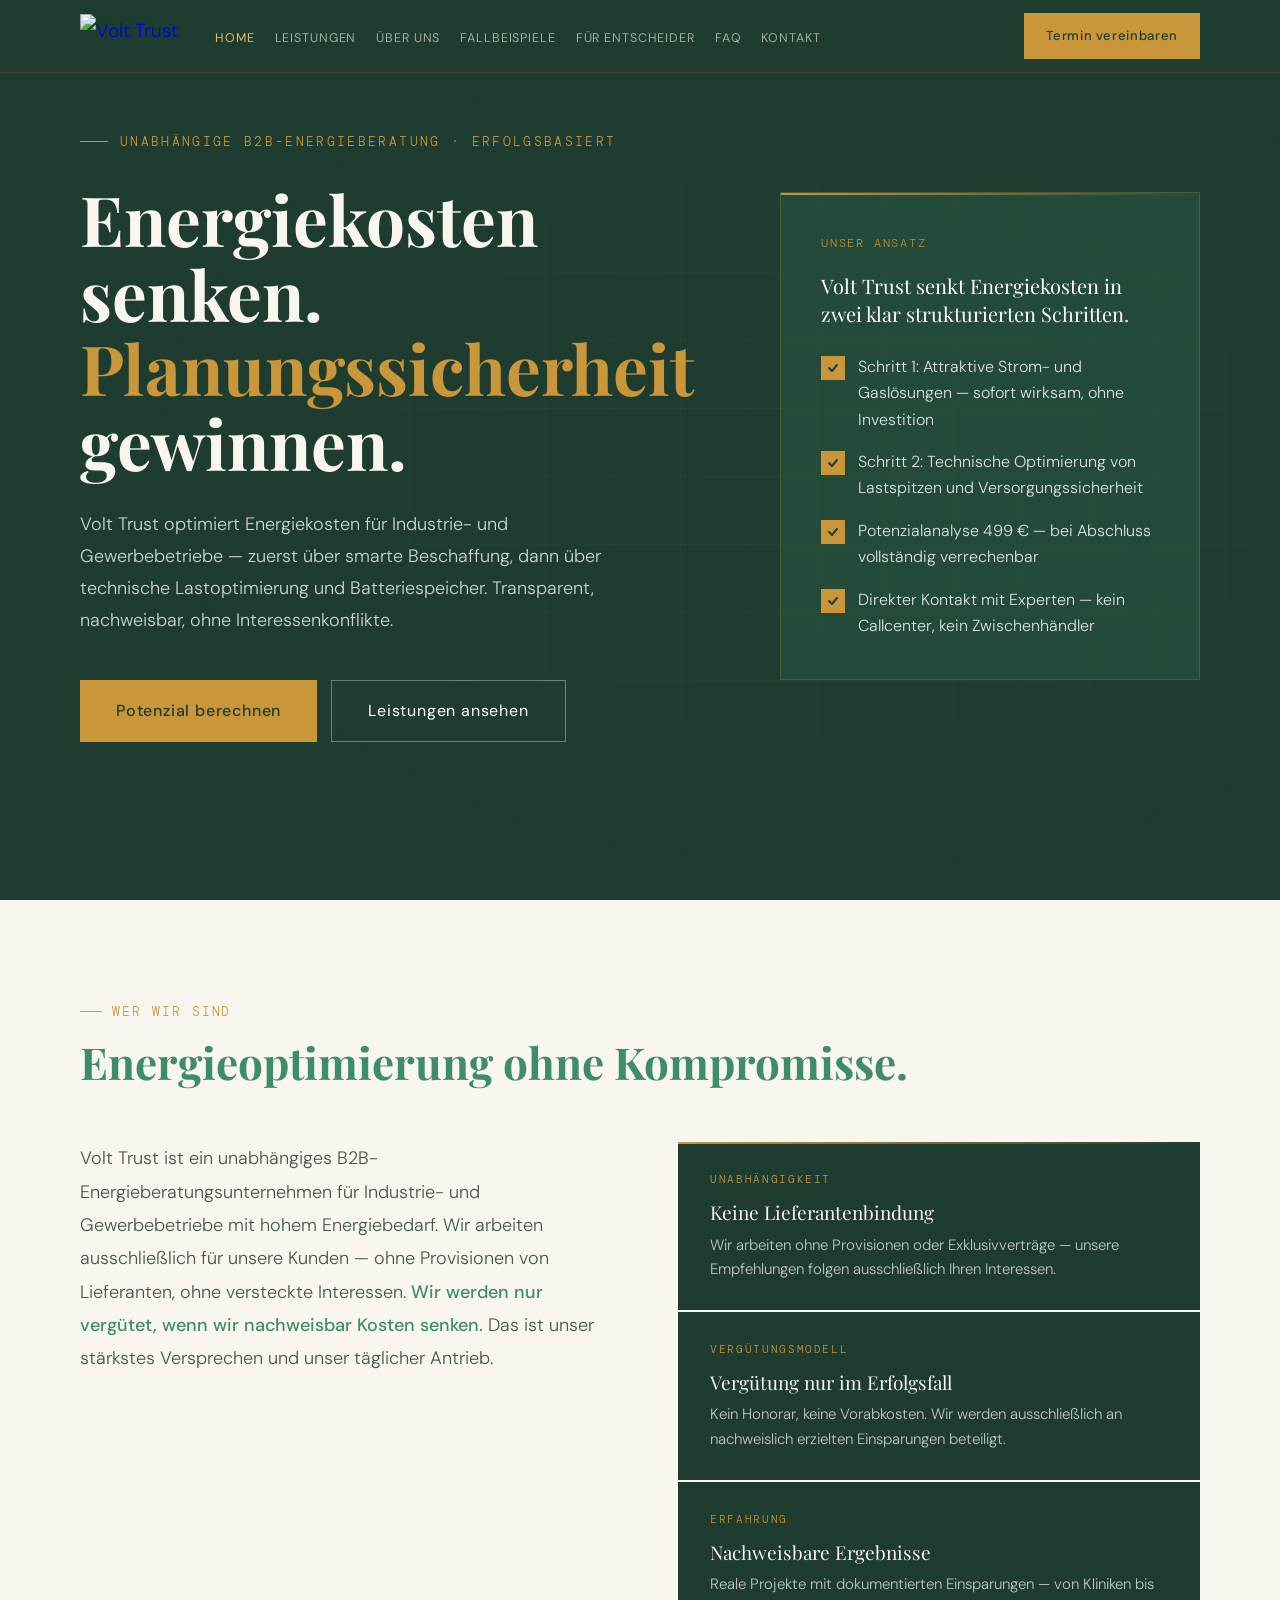
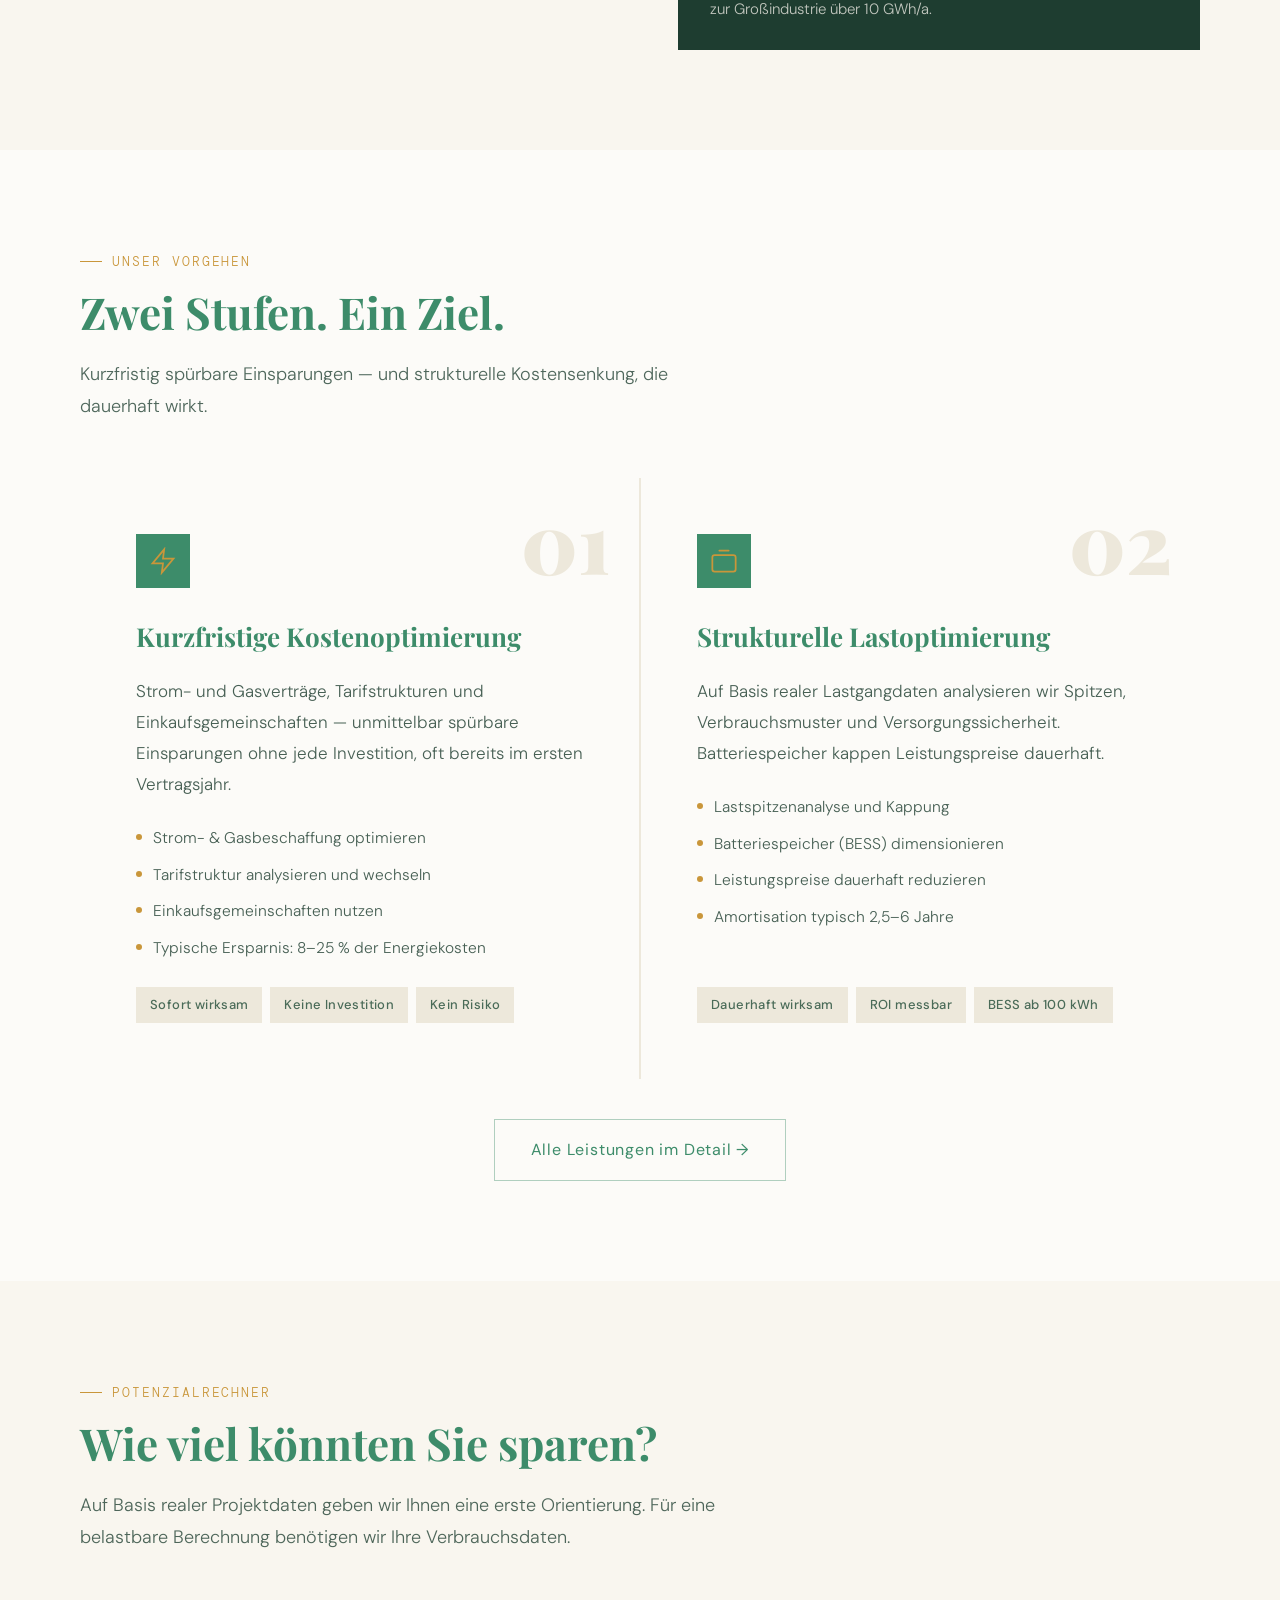
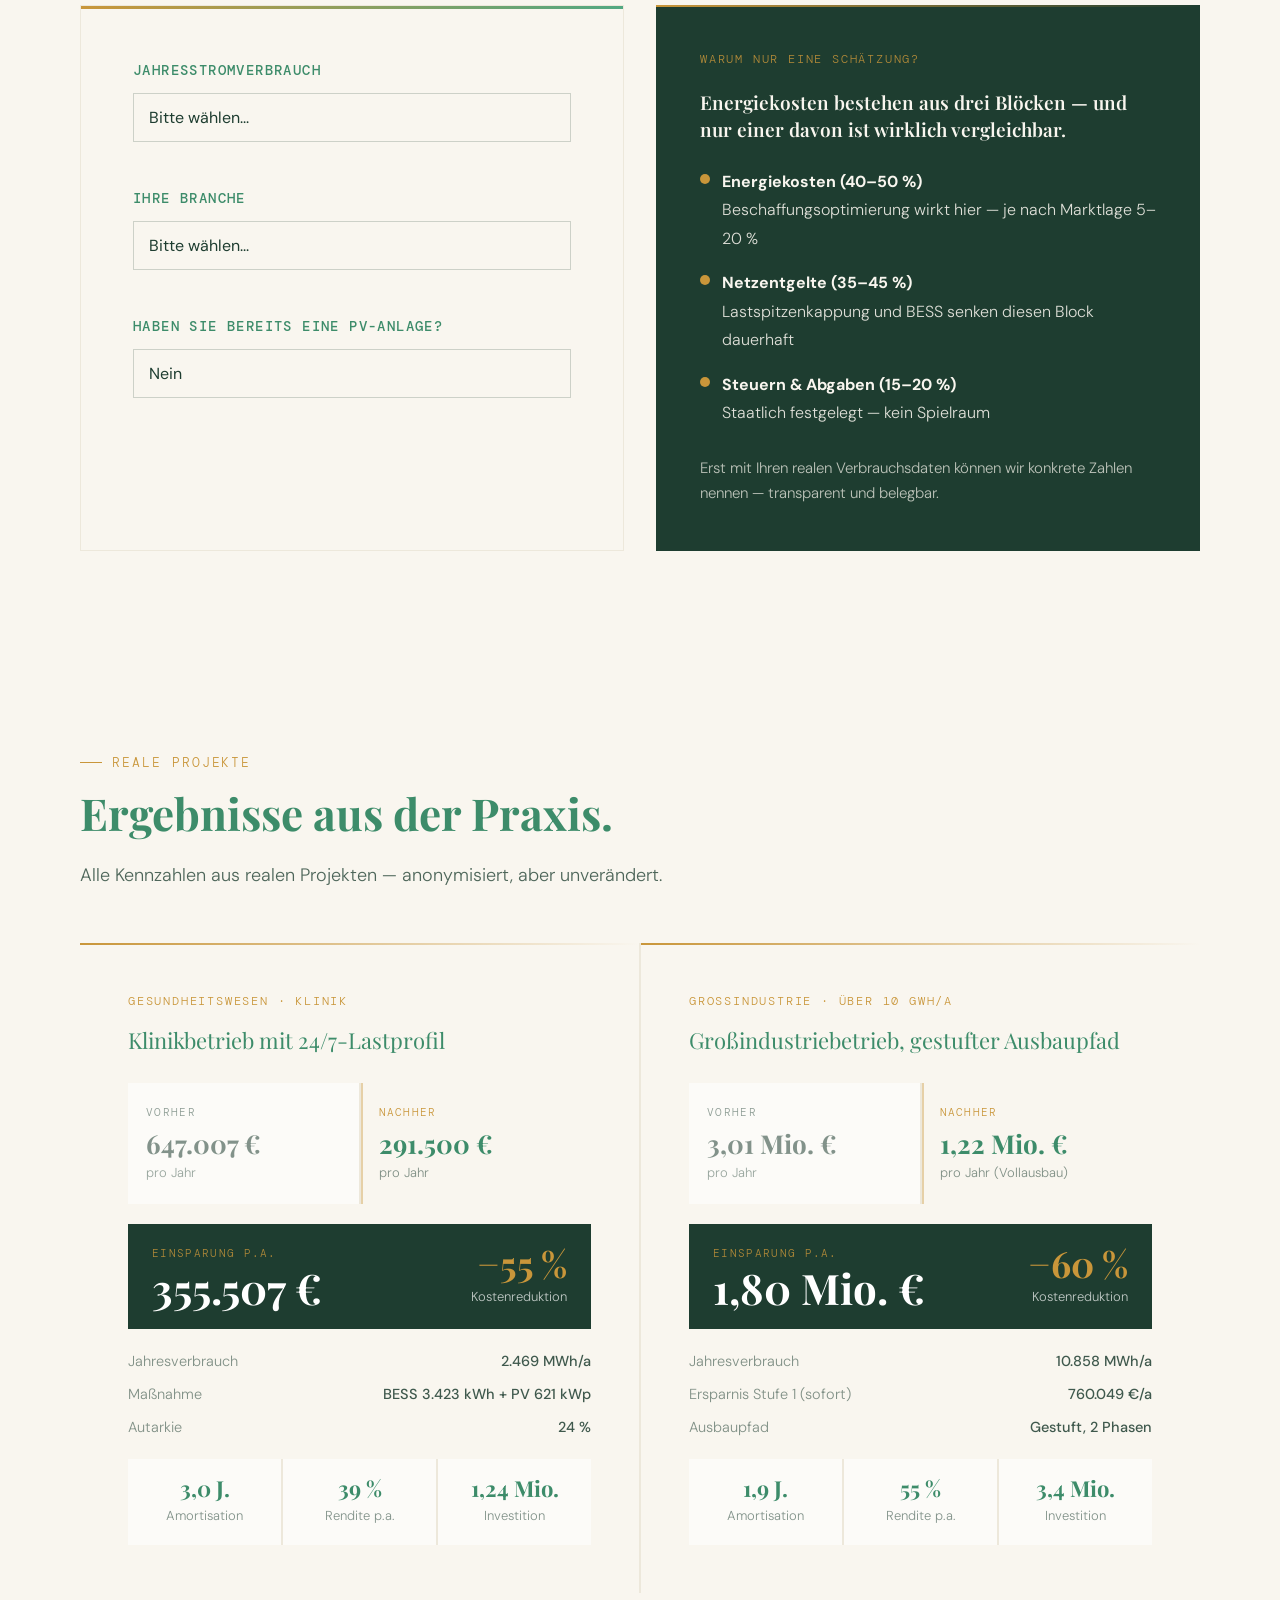
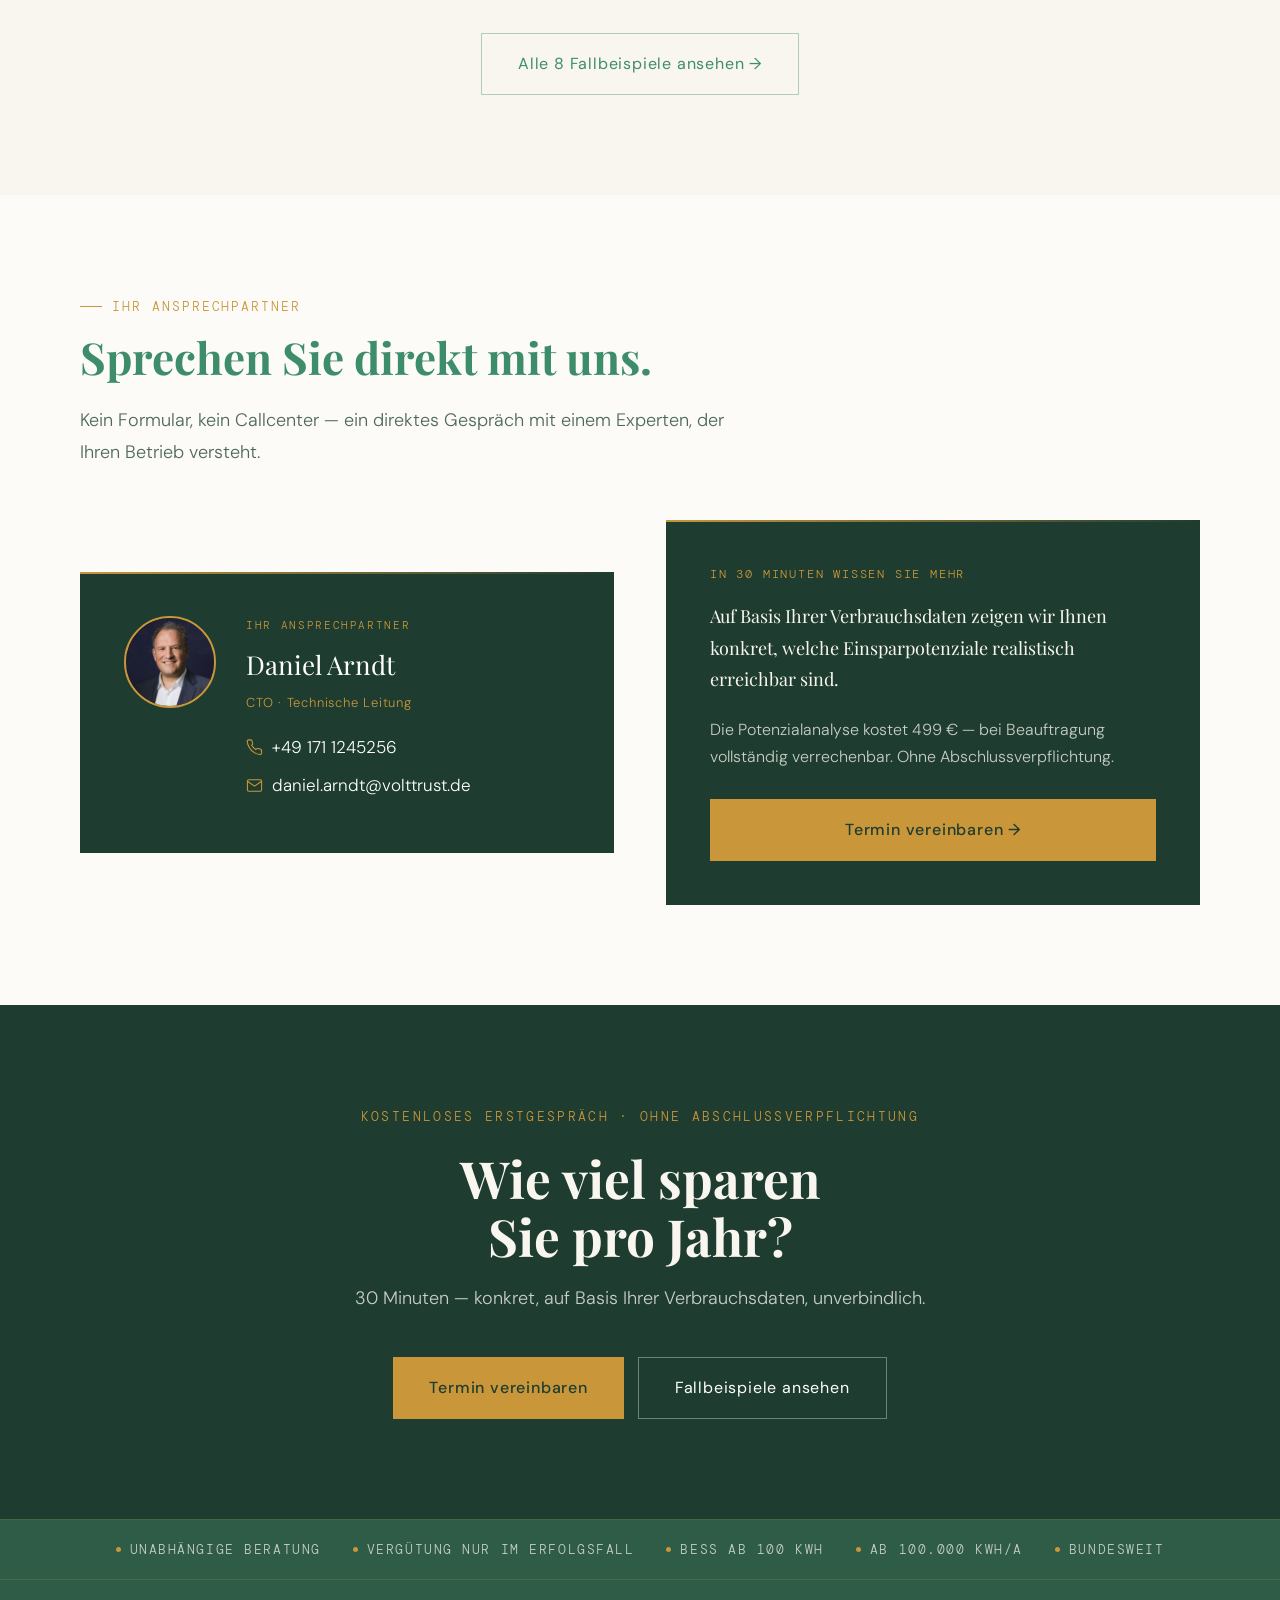
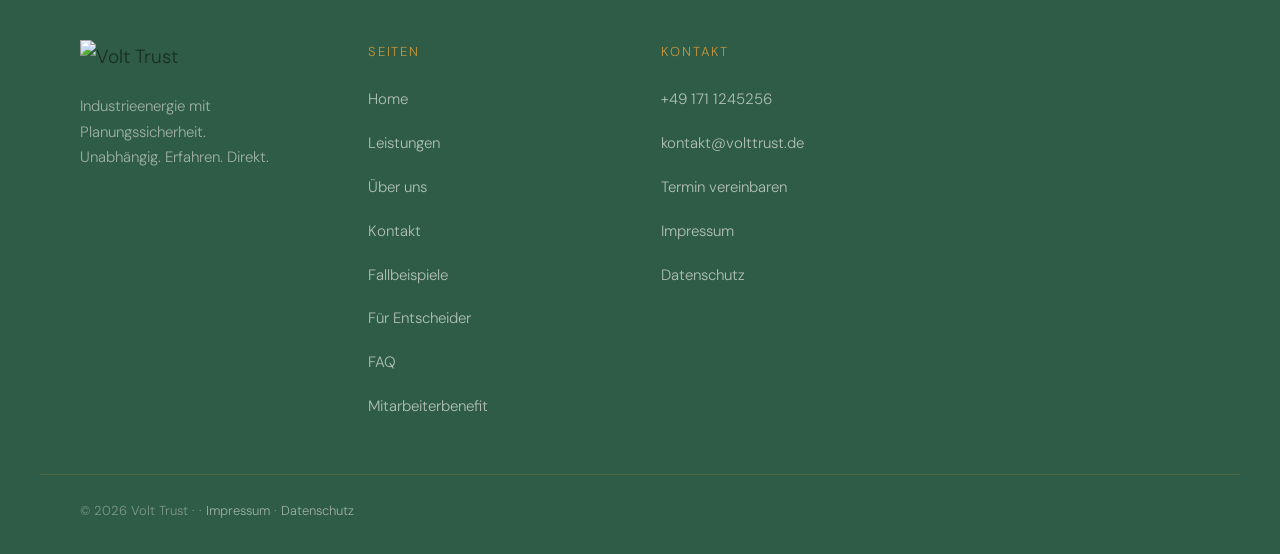
==== commit 05206e91: "Add files via upload" ====
--- a/index.html
+++ b/index.html
@@ -131,8 +131,7 @@
 <nav>
   <div class="nav-inner">
     <a href="index.html" class="nav-logo">
-      <svg width="40" height="40" viewBox="0 0 36 36" fill="none"><circle cx="18" cy="18" r="17" fill="#3A7D5F" stroke="#C9963A" stroke-width="1.5"/><text x="18" y="14" text-anchor="middle" font-family="Playfair Display,serif" font-size="7" font-weight="700" fill="#C9963A" letter-spacing="1">VT</text><path d="M10 22 L14.5 15 L18 21 L21.5 15 L26 22" stroke="#C9963A" stroke-width="1.5" stroke-linecap="round" stroke-linejoin="round" fill="none"/><line x1="10" y1="25" x2="26" y2="25" stroke="#C9963A" stroke-width=".75" opacity=".5"/></svg>
-      <span class="nav-logo-text">Volt<span>Trust</span></span>
+      <img src="volt-trust-logo.png" alt="Volt Trust" style="height:44px;width:auto;display:block;">
     </a>
     <ul class="nav-links">
       <li><a href="index.html">Home</a></li>
@@ -496,8 +495,7 @@
   <div class="footer-top">
     <div>
       <div style="display:flex;align-items:center;gap:11px;margin-bottom:14px">
-        <svg width="36" height="36" viewBox="0 0 36 36" fill="none"><circle cx="18" cy="18" r="17" fill="#3A7D5F" stroke="#C9963A" stroke-width="1.5"/><text x="18" y="14" text-anchor="middle" font-family="Playfair Display,serif" font-size="7" font-weight="700" fill="#C9963A" letter-spacing="1">VT</text><path d="M10 22 L14.5 15 L18 21 L21.5 15 L26 22" stroke="#C9963A" stroke-width="1.5" stroke-linecap="round" stroke-linejoin="round" fill="none"/><line x1="10" y1="25" x2="26" y2="25" stroke="#C9963A" stroke-width=".75" opacity=".5"/></svg>
-        <div class="footer-brand">Volt<span>Trust</span></div>
+        <img src="volt-trust-logo.png" alt="Volt Trust" style="height:40px;width:auto;display:block;">
       </div>
       <p class="footer-tagline">Industrieenergie mit Planungssicherheit.<br>Unabhängig. Erfahren. Direkt.</p>
     </div>
--- a/style.css
+++ b/style.css
@@ -594,95 +594,3 @@
   .ansp-inner .contact-person{flex-direction:column;align-items:flex-start}
   .contact-person-name{white-space:normal}
 }
-
-/* ===== 2026-04 Landing Enhancements ===== */
-.hero{
-  background-image:
-    linear-gradient(rgba(30,61,48,.72), rgba(30,61,48,.72)),
-    url('https://images.unsplash.com/photo-1473341304170-971dccb5ac1e?auto=format&fit=crop&w=2000&q=80');
-  background-size: cover;
-  background-position: center;
-}
-
-.trust-bar-top{background:var(--forest);border-top:1px solid rgba(201,150,58,.15);border-bottom:1px solid rgba(201,150,58,.15);padding:14px 0}
-.trust-bar-top-inner{max-width:1200px;margin:0 auto;padding:0 40px;display:flex;gap:26px;align-items:center;justify-content:space-between}
-.trust-top-item{color:rgba(249,246,239,.86);font-size:14px;line-height:1.5;display:flex;align-items:center;gap:8px;flex:1}
-
-.testimonial-section{background:var(--mist);padding:72px 0}
-.testimonial-card{background:var(--ink);padding:44px;position:relative}
-.testimonial-card::before{content:'';position:absolute;top:0;left:0;right:0;height:2px;background:linear-gradient(90deg,var(--gold),transparent)}
-.testimonial-quote-mark{font-family:'Playfair Display',serif;font-size:78px;line-height:1;color:var(--gold);margin-bottom:8px}
-.testimonial-quote{font-family:'Playfair Display',serif;font-size:31px;line-height:1.32;color:var(--cream);margin:0 0 18px}
-.testimonial-source{font-family:'DM Sans',sans-serif;font-size:15px;color:rgba(249,246,239,.78);margin:0 0 14px}
-.testimonial-second{font-family:'DM Sans',sans-serif;font-size:16px;line-height:1.7;color:rgba(249,246,239,.86);margin:0}
-
-.strommarkt-section{background:var(--mist);padding:88px 0}
-.strommarkt-card{background:var(--ink);padding:36px;position:relative}
-.strommarkt-card::before{content:'';position:absolute;top:0;left:0;right:0;height:2px;background:linear-gradient(90deg,var(--gold),transparent)}
-.strommarkt-head{display:flex;justify-content:space-between;gap:24px;flex-wrap:wrap;margin-bottom:24px}
-.strommarkt-kicker{font-family:'DM Sans',sans-serif;font-size:13px;letter-spacing:.08em;text-transform:uppercase;color:rgba(249,246,239,.62);margin-bottom:10px}
-.strommarkt-current{font-family:'Playfair Display',serif;font-size:48px;line-height:1;color:var(--cream)}
-.strommarkt-range{display:flex;gap:24px}
-.strommarkt-range-label{font-family:'DM Sans',sans-serif;font-size:12px;letter-spacing:.08em;text-transform:uppercase;color:rgba(249,246,239,.58);margin-bottom:6px}
-.strommarkt-range-val{font-family:'Playfair Display',serif;font-size:28px;color:var(--gold-lt)}
-.strommarkt-chart-wrap{background:rgba(255,255,255,.03);border:1px solid rgba(201,150,58,.18);padding:10px}
-#stromChart{width:100%;height:auto;display:block}
-.strommarkt-note{font-family:'DM Sans',sans-serif;color:rgba(249,246,239,.86);line-height:1.75;margin:18px 0 8px}
-.strommarkt-source{font-family:'DM Sans',sans-serif;color:rgba(249,246,239,.5);font-size:12px;line-height:1.6;margin:0}
-
-.case-card-image{display:block;width:100%;height:200px;object-fit:cover;border-radius:12px 12px 0 0;margin:18px 0 22px;/* conflict-resolved: keep 200px */}
-
-.kontakt-timeline-section{background:var(--mist);padding:70px 0 12px}
-.kontakt-timeline{margin-top:34px;display:grid;grid-template-columns:repeat(4,minmax(0,1fr));gap:14px;position:relative}
-.kontakt-timeline::before{content:'';position:absolute;left:8%;right:8%;top:16px;height:2px;background:linear-gradient(90deg,var(--gold),rgba(201,150,58,.35))}
-.timeline-step{position:relative;padding-top:0}
-.timeline-dot{width:34px;height:34px;border-radius:50%;background:var(--gold);color:var(--ink);display:flex;align-items:center;justify-content:center;font-weight:700;margin:0 auto 14px;position:relative;z-index:2}
-.timeline-content{background:var(--cream);border:1px solid var(--stone);padding:16px;min-height:112px}
-.timeline-title{font-family:'DM Sans',sans-serif;font-size:15px;line-height:1.6;color:var(--text)}
-
-@media(max-width:960px){
-  .trust-bar-top-inner{flex-direction:column;align-items:flex-start;gap:10px}
-  .trust-top-item{width:100%}
-  .testimonial-quote{font-size:25px}
-  .strommarkt-current{font-size:40px}
-  .kontakt-timeline{grid-template-columns:1fr;gap:16px}
-  .kontakt-timeline::before{left:16px;right:auto;top:20px;bottom:20px;width:2px;height:auto;background:linear-gradient(180deg,var(--gold),rgba(201,150,58,.35))}
-  .timeline-step{padding-left:48px}
-  .timeline-dot{position:absolute;left:0;top:0;margin:0}
-  .timeline-content{min-height:auto}
-}
-
-/* ===== Visual refresh v2 ===== */
-.stufe{isolation:isolate}
-.stufe::before{content:'';position:absolute;inset:0;z-index:-1;background-size:cover;background-position:center;opacity:.28}
-.stufe.stufe-01::before{background-image:linear-gradient(rgba(30,61,48,.75),rgba(30,61,48,.75)),url('https://images.unsplash.com/photo-1556740749-887f6717d7e4?auto=format&fit=crop&w=1400&q=80')}
-.stufe.stufe-02::before{background-image:linear-gradient(rgba(30,61,48,.75),rgba(30,61,48,.75)),url('https://images.unsplash.com/photo-1592833159155-c62df1b65634?auto=format&fit=crop&w=1400&q=80')}
-
-.cases-with-bg{position:relative;overflow:hidden}
-.cases-with-bg::before{content:'';position:absolute;inset:0;background:linear-gradient(rgba(30,61,48,.88),rgba(30,61,48,.88)),url('https://images.unsplash.com/photo-1469474968028-56623f02e42e?auto=format&fit=crop&w=2000&q=80') center/cover no-repeat;z-index:0}
-.cases-with-bg .container{position:relative;z-index:1}
-.cases-with-bg .section-title,.cases-with-bg .section-label,.cases-with-bg .section-intro{color:var(--cream)}
-.cases-hero-image{height:220px;margin:34px 0 26px;background:linear-gradient(rgba(30,61,48,.88),rgba(30,61,48,.88)),url('https://images.unsplash.com/photo-1469474968028-56623f02e42e?auto=format&fit=crop&w=2000&q=80') center/cover no-repeat;border:1px solid rgba(201,150,58,.2)}
-
-.card[class*='service-bg-'], .tech-card[class*='tech-bg-']{position:relative;isolation:isolate}
-.card[class*='service-bg-']::before{content:'';position:absolute;inset:0;background-size:cover;background-position:center;z-index:-1}
-.card[class*='service-bg-']::before{opacity:.92}
-.card.service-bg-01::before{background-image:linear-gradient(rgba(30,61,48,.72),rgba(30,61,48,.72)),url('https://images.unsplash.com/photo-1473341304170-971dccb5ac1e?auto=format&fit=crop&w=1400&q=80')}
-.card.service-bg-02::before{background-image:linear-gradient(rgba(30,61,48,.72),rgba(30,61,48,.72)),url('https://images.unsplash.com/photo-1565514020179-026b92b2d14f?auto=format&fit=crop&w=1400&q=80')}
-.card.service-bg-03::before{background-image:linear-gradient(rgba(30,61,48,.72),rgba(30,61,48,.72)),url('https://images.unsplash.com/photo-1454165804606-c3d57bc86b40?auto=format&fit=crop&w=1400&q=80')}
-.card.service-bg-04::before{background-image:linear-gradient(rgba(30,61,48,.72),rgba(30,61,48,.72)),url('https://images.unsplash.com/photo-1509391366360-2e959784a276?auto=format&fit=crop&w=1400&q=80')}
-.card[class*='service-bg-'] .card-title,.card[class*='service-bg-'] .card-text,.card[class*='service-bg-'] .card-num{color:var(--cream)}
-.card[class*='service-bg-'] .tag{background:rgba(249,246,239,.1);color:var(--cream);border-color:rgba(249,246,239,.24)}
-.tech-card.tech-bg-01{background-image:linear-gradient(rgba(30,61,48,.72),rgba(30,61,48,.72)),url('https://images.unsplash.com/photo-1624397640148-949b1732bb0a?auto=format&fit=crop&w=1400&q=80');background-size:cover;background-position:center}
-.tech-card.tech-bg-02{background-image:linear-gradient(rgba(30,61,48,.72),rgba(30,61,48,.72)),url('https://images.unsplash.com/photo-1509391366360-2e959784a276?auto=format&fit=crop&w=1400&q=80');background-size:cover;background-position:center}
-
-.ueber-hero-image{background-image:linear-gradient(rgba(30,61,48,.7),rgba(30,61,48,.7)),url('https://images.unsplash.com/photo-1552664730-d307ca884978?auto=format&fit=crop&w=2000&q=80');background-size:cover;background-position:center}
-.ueber-inline-image{display:block;width:100%;height:220px;object-fit:cover;margin-top:22px;border:1px solid var(--stone)}
-.werte-bg-image{position:relative;overflow:hidden}
-.werte-bg-image::before{content:'';position:absolute;inset:0;background:linear-gradient(rgba(30,61,48,.82),rgba(30,61,48,.82)),url('https://images.unsplash.com/photo-1521791136064-7986c2920216?auto=format&fit=crop&w=1800&q=80') center/cover no-repeat;z-index:0}
-.werte-bg-image .container{position:relative;z-index:1}
-.werte-bg-image .section-title,.werte-bg-image .section-label{color:var(--cream)}
-
-.entscheider-hero-image{background-image:linear-gradient(rgba(30,61,48,.72),rgba(30,61,48,.72)),url('https://images.unsplash.com/photo-1497366811353-6870744d04b2?auto=format&fit=crop&w=2000&q=80');background-size:cover;background-position:center}
-.wissen-topic-avatar{width:56px;height:56px;border-radius:50%;object-fit:cover;flex-shrink:0;border:2px solid rgba(201,150,58,.55)}
-
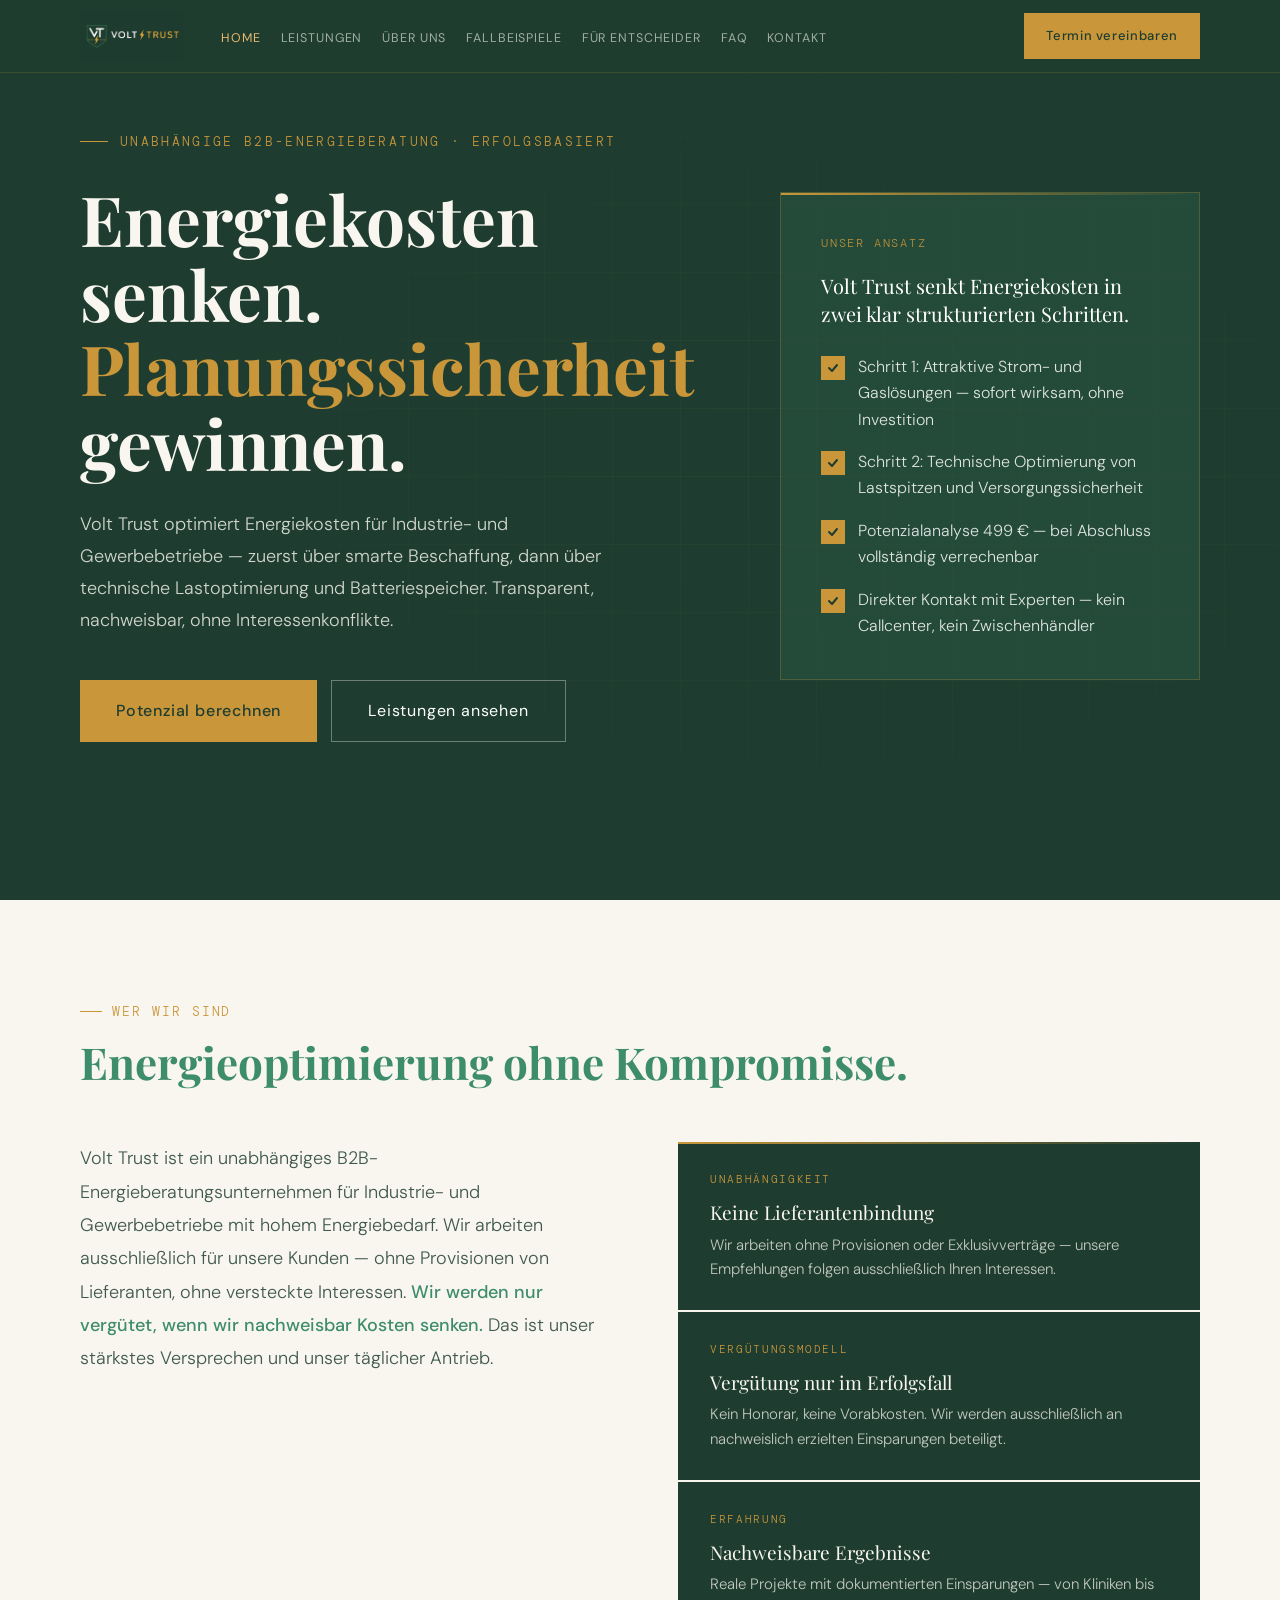
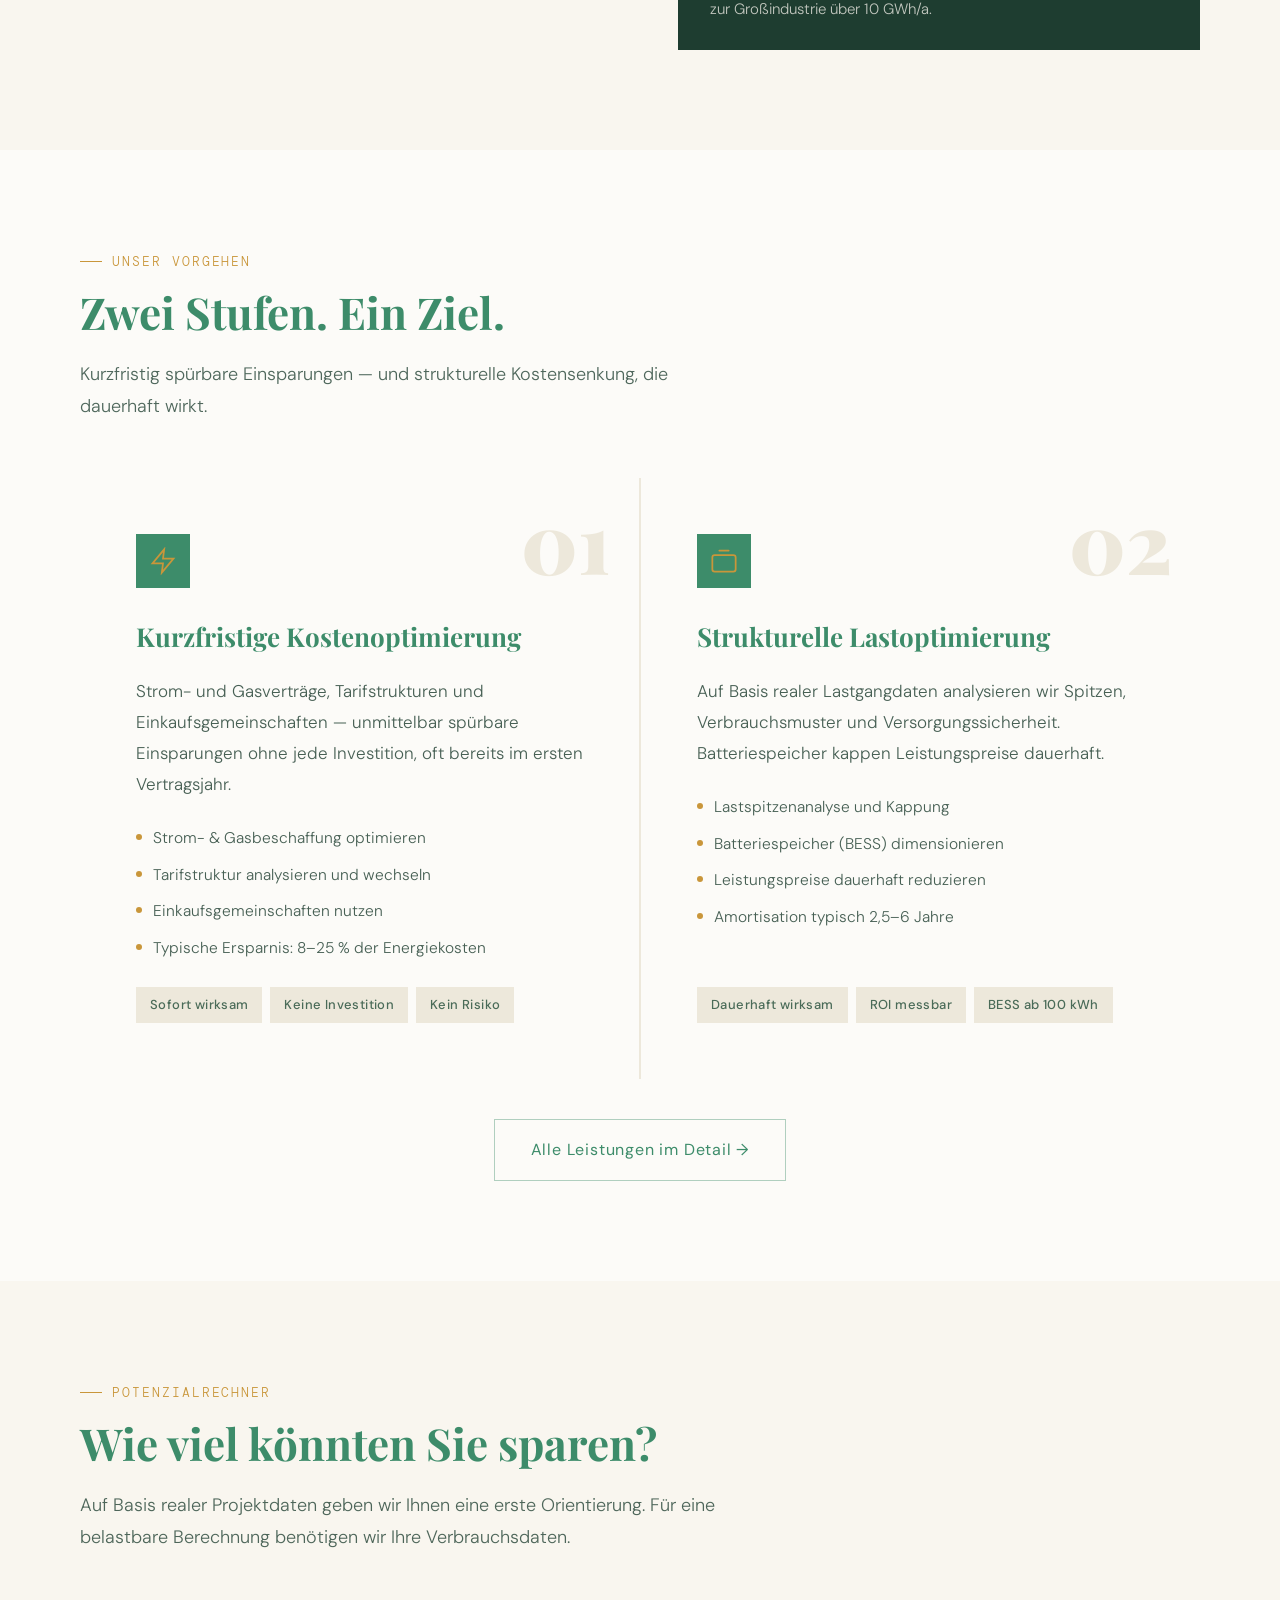
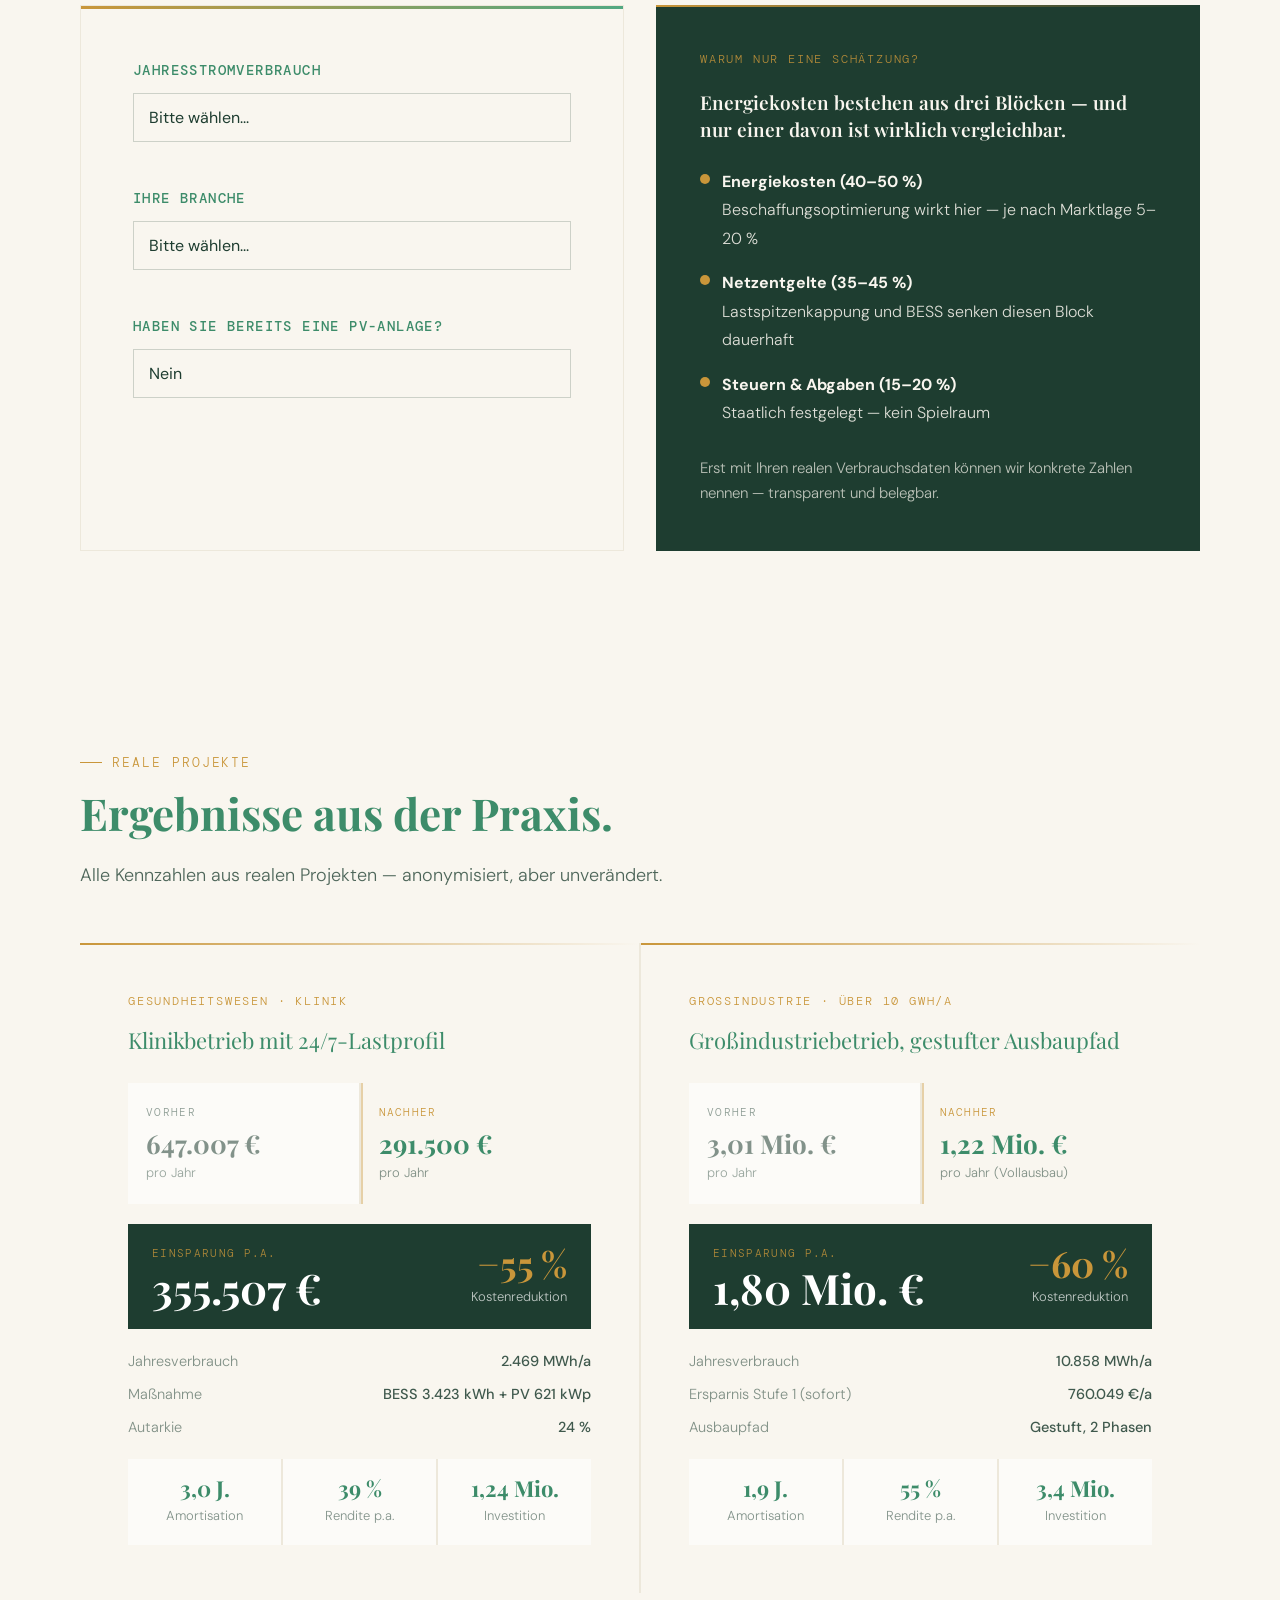
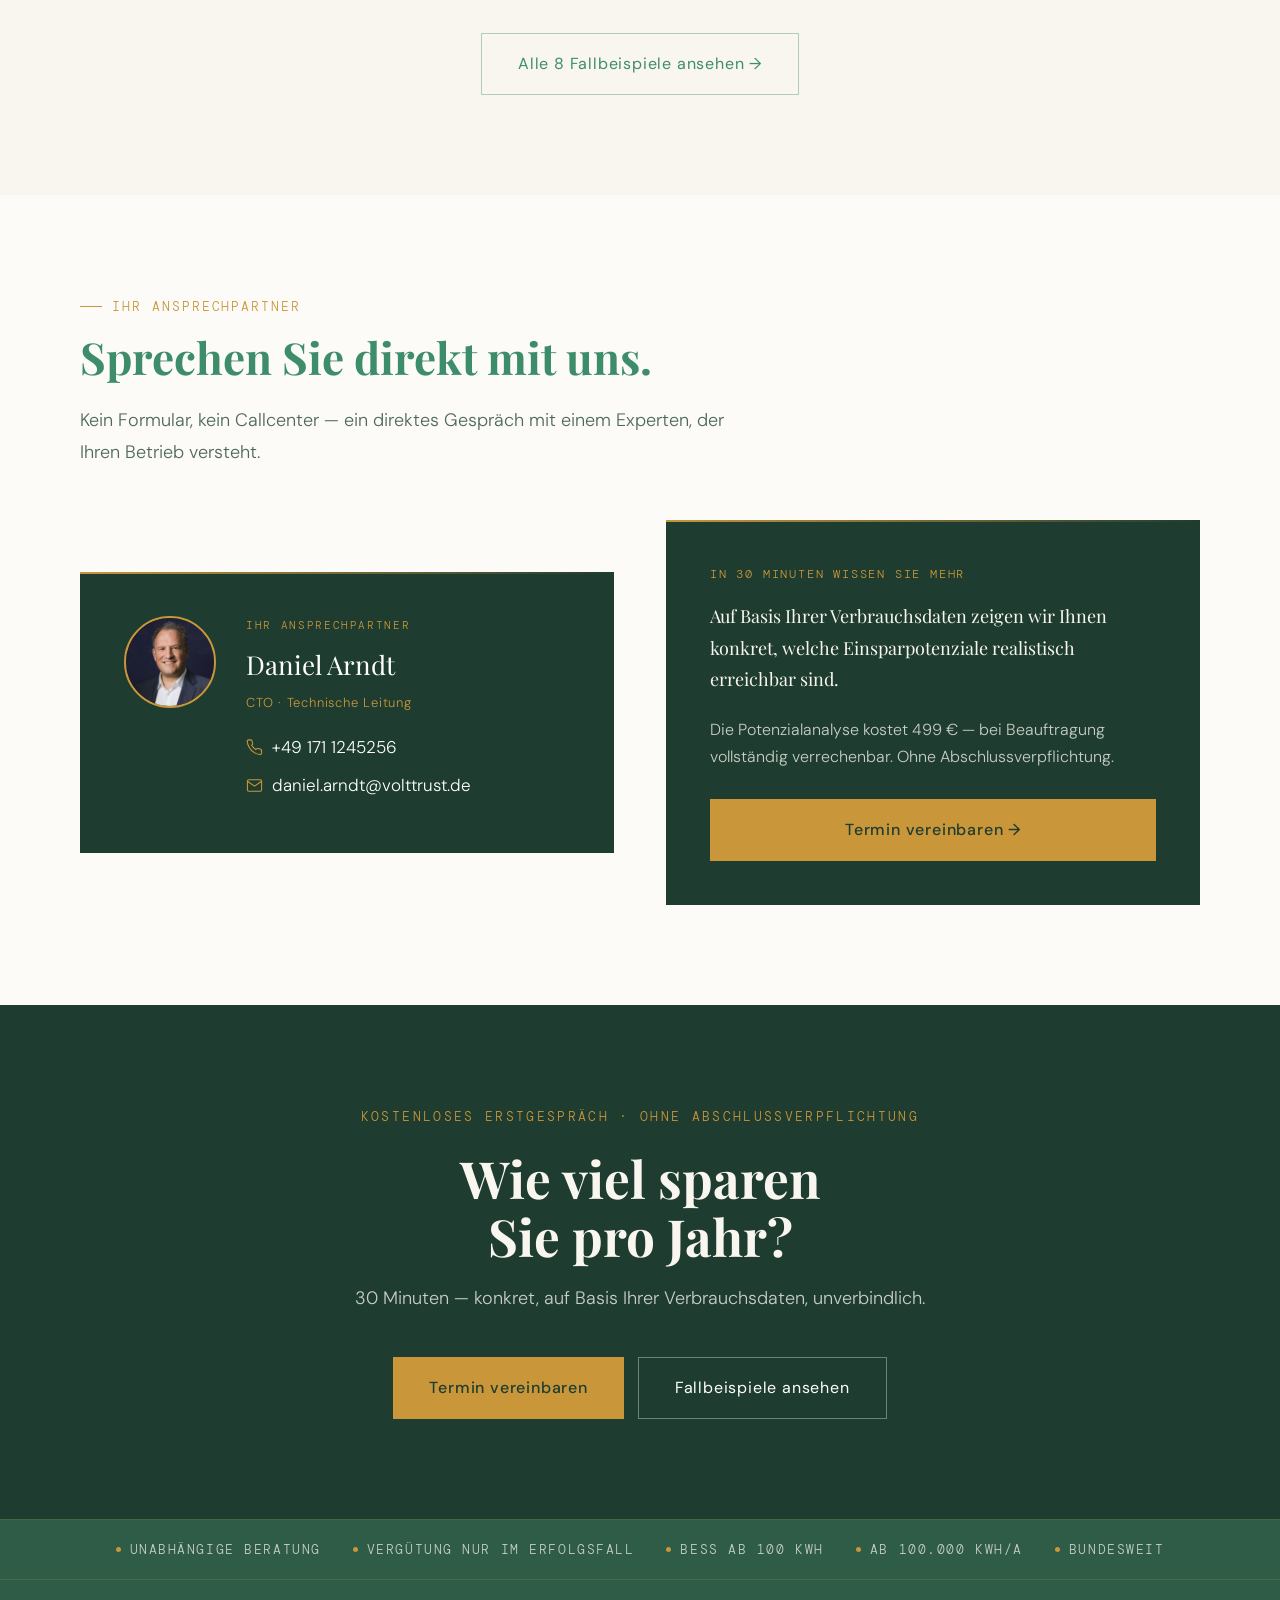
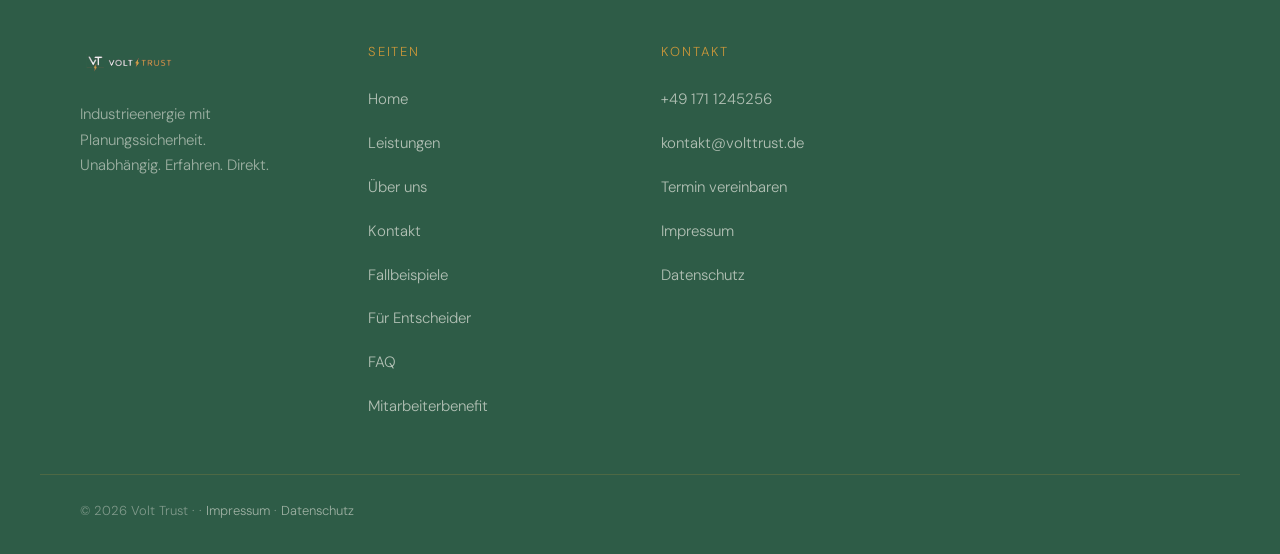
==== commit 422c51dd: "Add files via upload" ====
--- a/index.html
+++ b/index.html
@@ -131,7 +131,7 @@
 <nav>
   <div class="nav-inner">
     <a href="index.html" class="nav-logo">
-      <img src="volt-trust-logo.png" alt="Volt Trust" style="height:44px;width:auto;display:block;">
+      <img src="volt-trust-logo.png" alt="Volt Trust" style="height:52px;width:auto;display:block;mix-blend-mode:lighten;">
     </a>
     <ul class="nav-links">
       <li><a href="index.html">Home</a></li>
@@ -494,8 +494,8 @@
 <footer>
   <div class="footer-top">
     <div>
-      <div style="display:flex;align-items:center;gap:11px;margin-bottom:14px">
-        <img src="volt-trust-logo.png" alt="Volt Trust" style="height:40px;width:auto;display:block;">
+      <div style="margin-bottom:14px">
+        <img src="volt-trust-logo.png" alt="Volt Trust" style="height:48px;width:auto;display:block;mix-blend-mode:lighten;">
       </div>
       <p class="footer-tagline">Industrieenergie mit Planungssicherheit.<br>Unabhängig. Erfahren. Direkt.</p>
     </div>
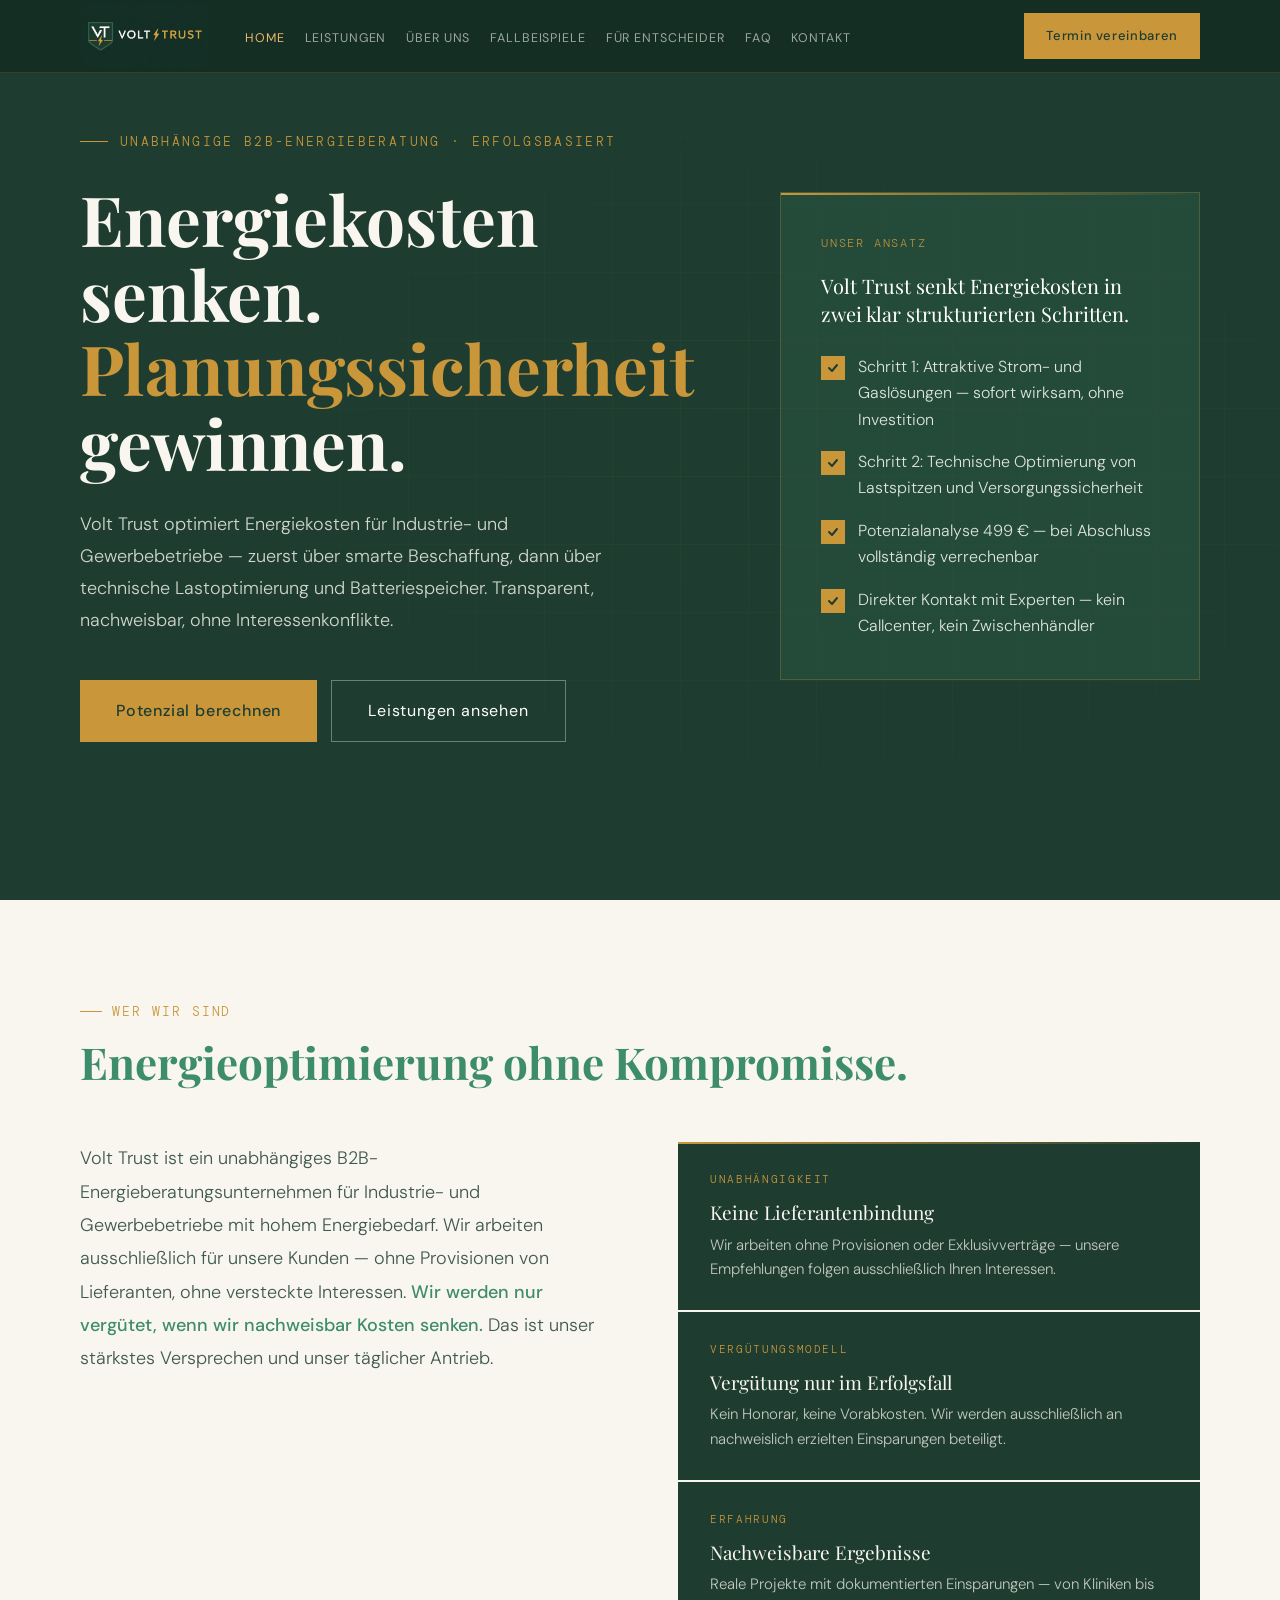
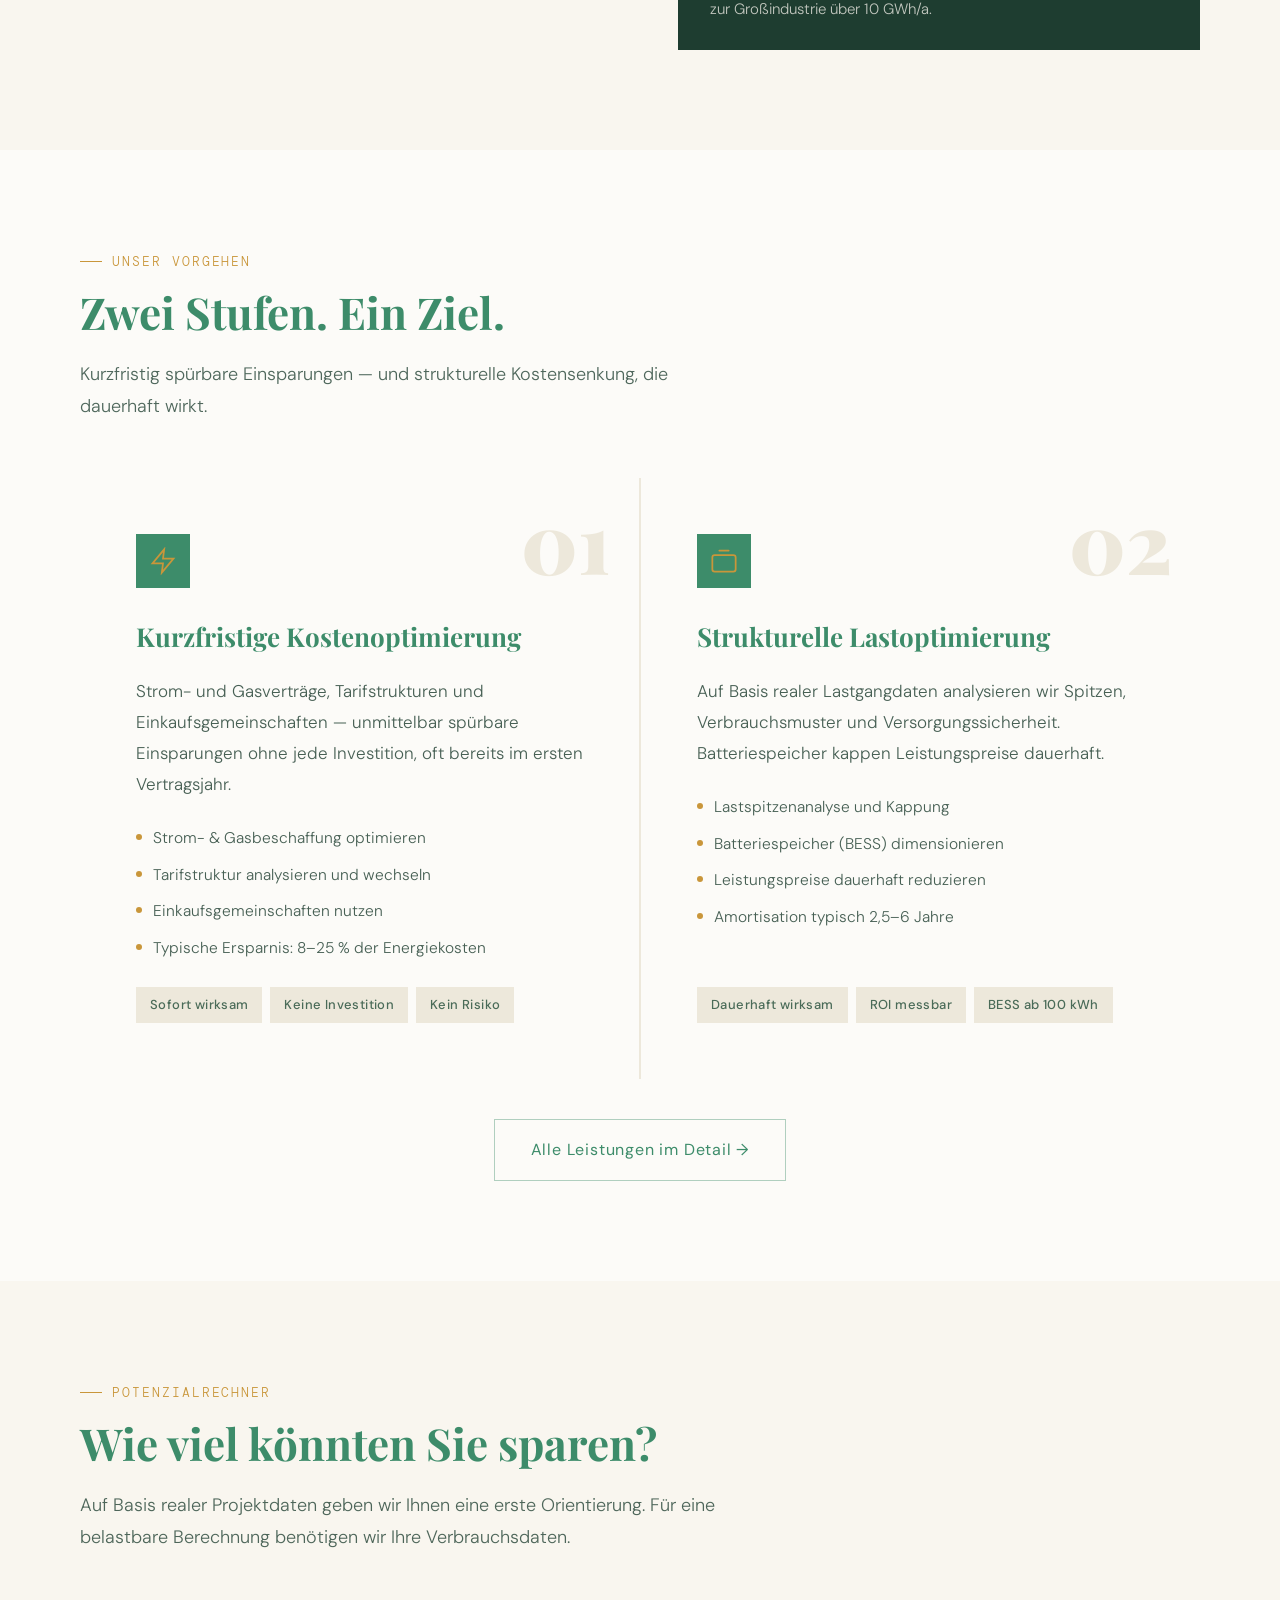
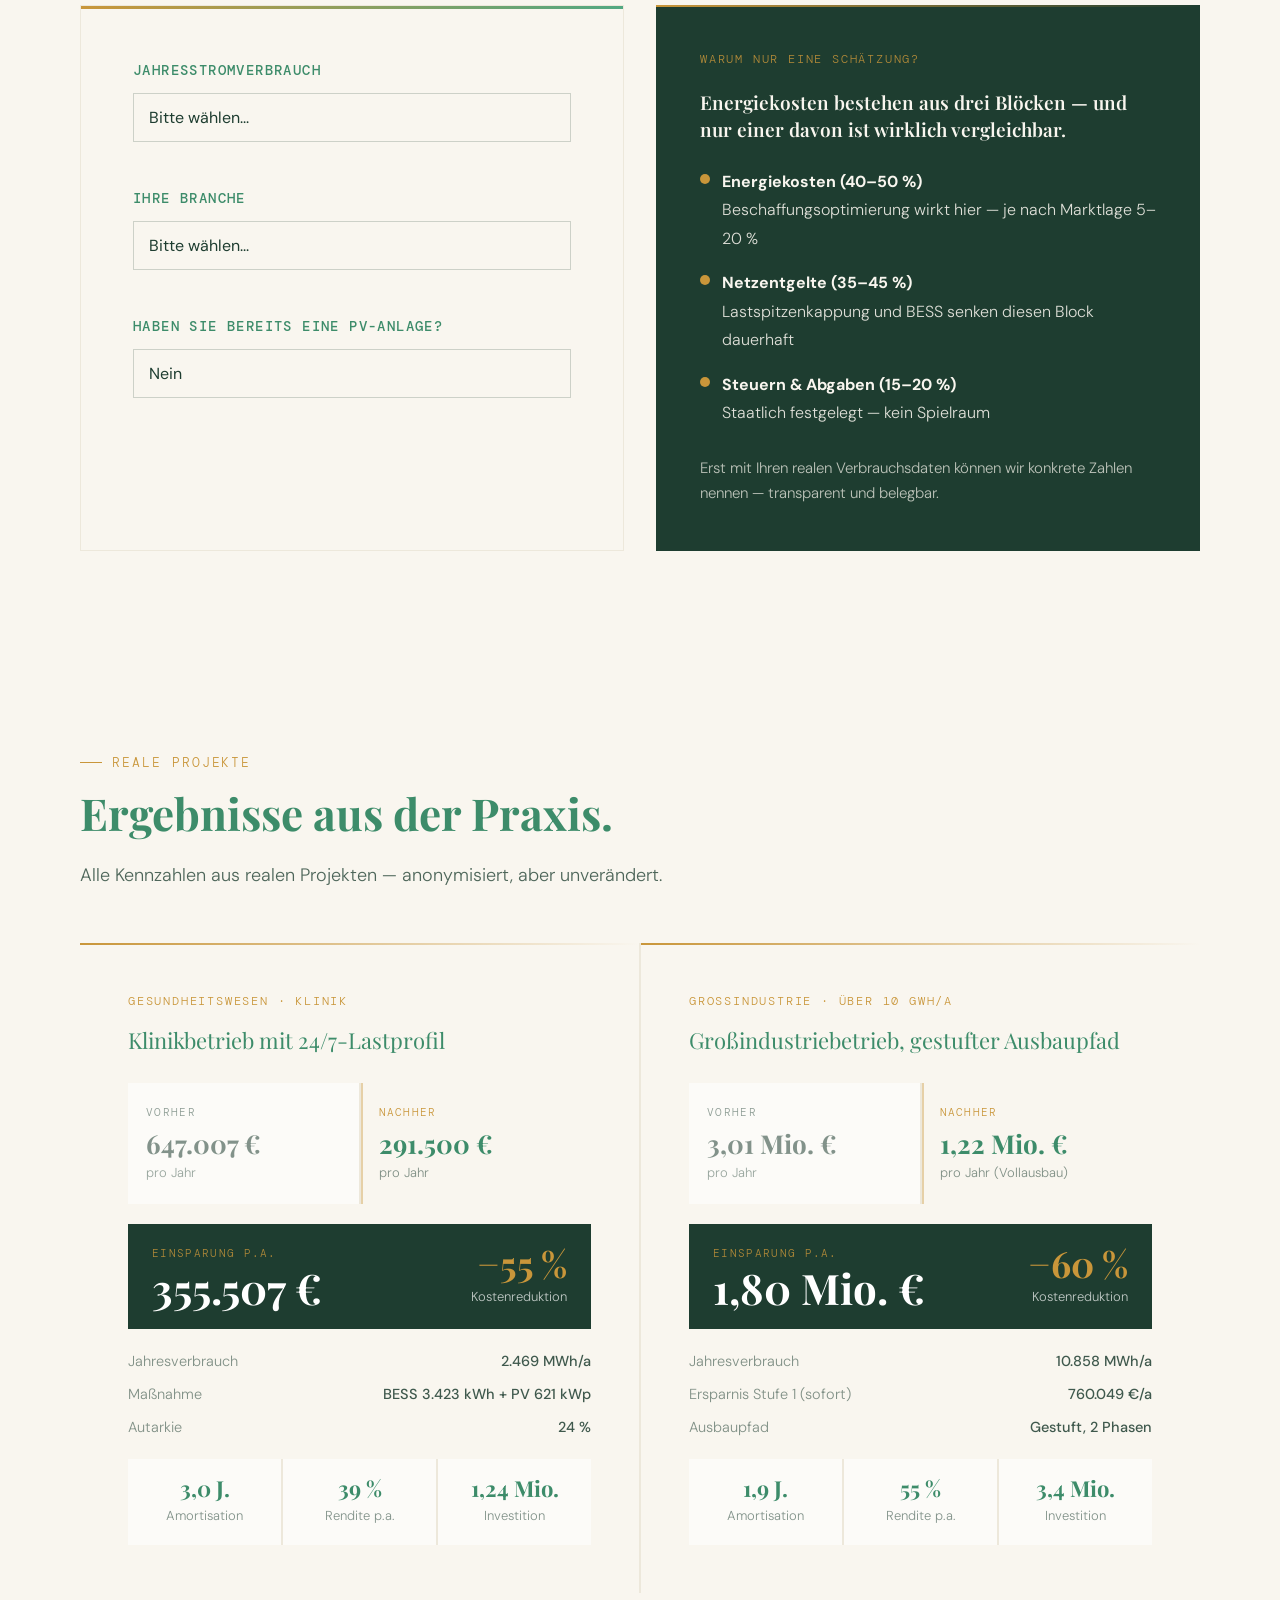
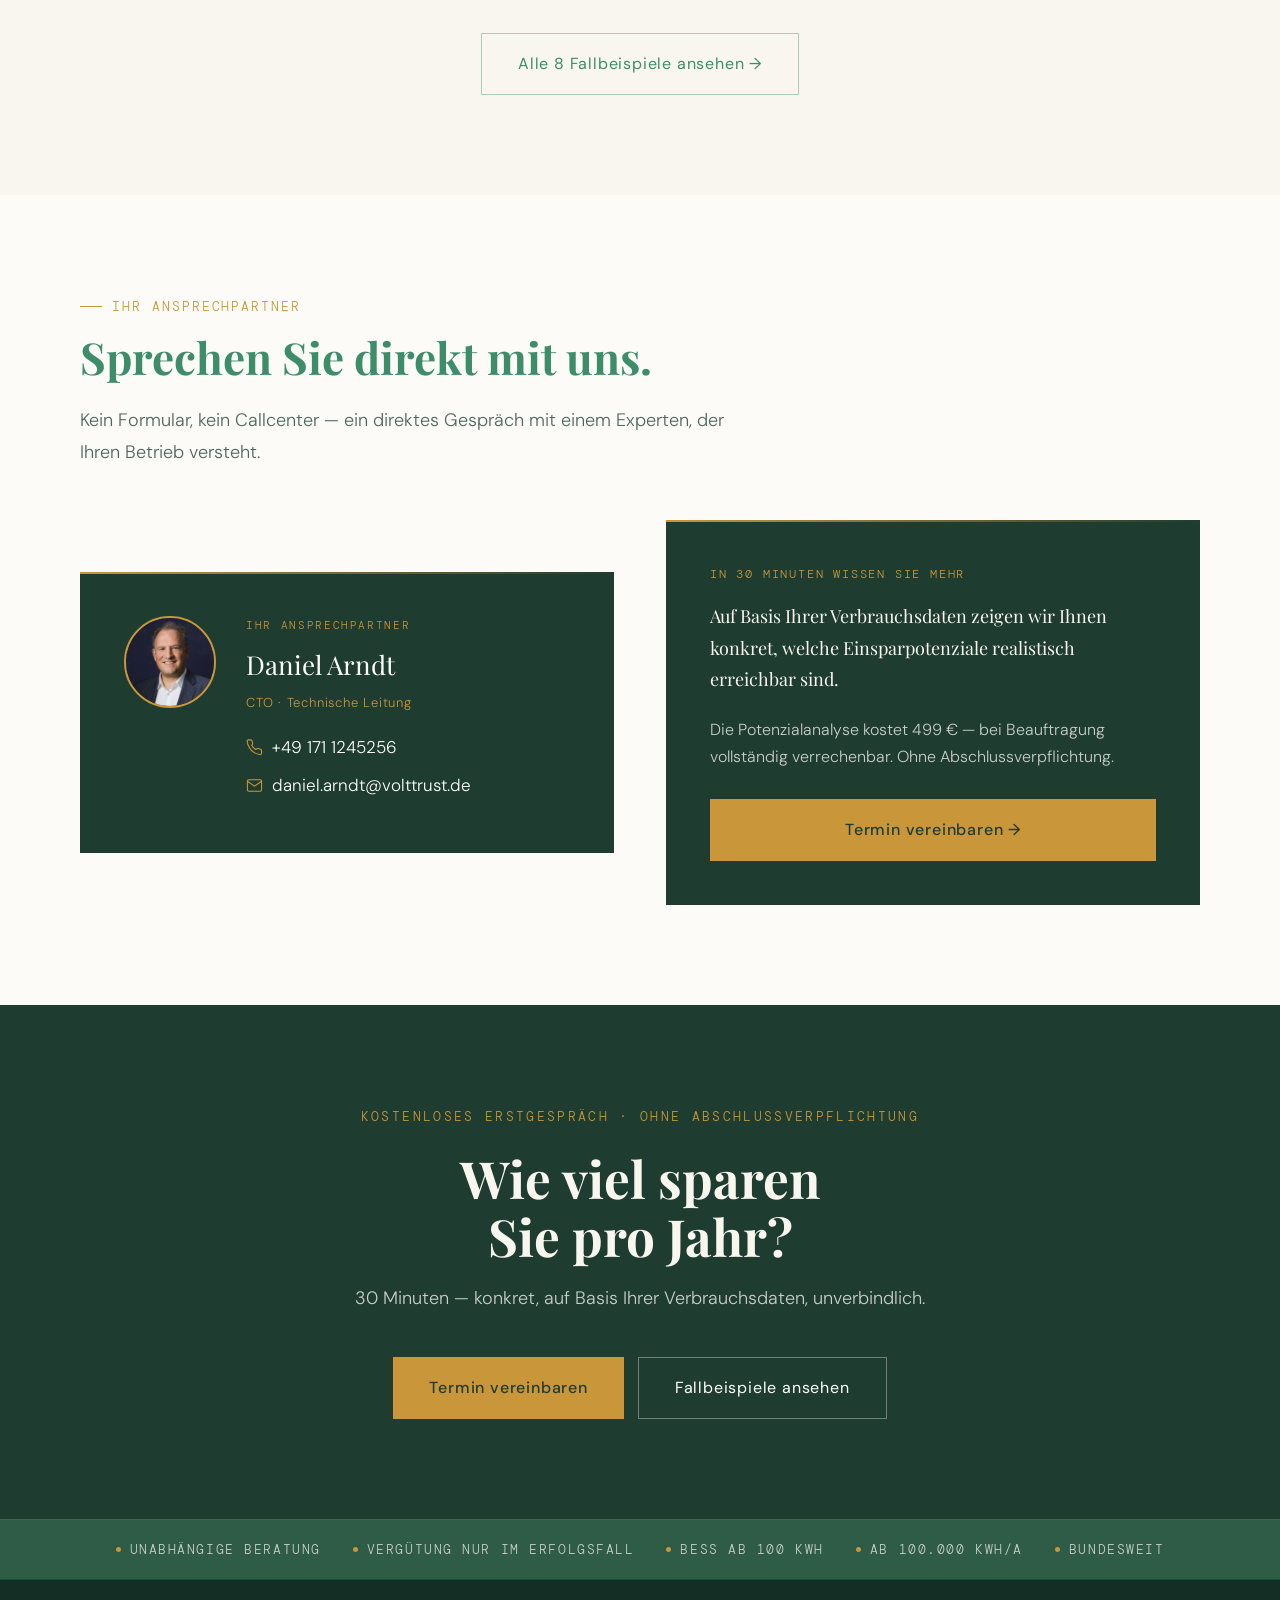
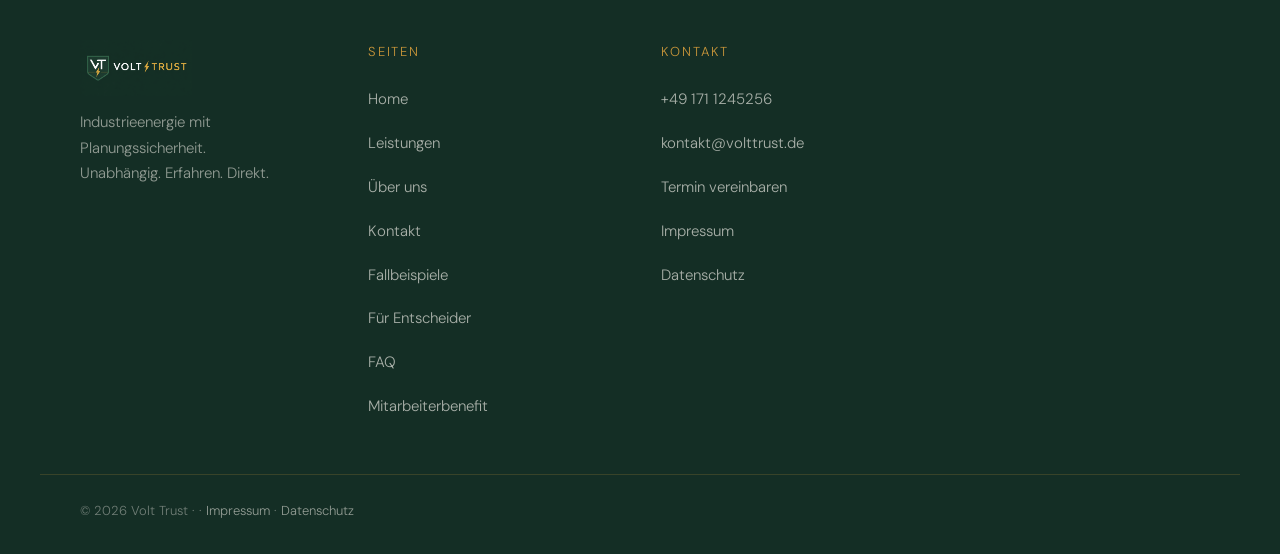
==== commit 9240d616: "Add files via upload" ====
--- a/index.html
+++ b/index.html
@@ -130,8 +130,8 @@
 
 <nav>
   <div class="nav-inner">
-    <a href="index.html" class="nav-logo">
-      <img src="volt-trust-logo.png" alt="Volt Trust" style="height:52px;width:auto;display:block;mix-blend-mode:lighten;">
+    <a href="index.html" class="nav-logo" style="background:none;">
+      <img src="volt-trust-logo.png" alt="Volt Trust" style="height:64px;width:auto;display:block;">
     </a>
     <ul class="nav-links">
       <li><a href="index.html">Home</a></li>
@@ -495,7 +495,7 @@
   <div class="footer-top">
     <div>
       <div style="margin-bottom:14px">
-        <img src="volt-trust-logo.png" alt="Volt Trust" style="height:48px;width:auto;display:block;mix-blend-mode:lighten;">
+        <img src="volt-trust-logo.png" alt="Volt Trust" style="height:56px;width:auto;display:block;">
       </div>
       <p class="footer-tagline">Industrieenergie mit Planungssicherheit.<br>Unabhängig. Erfahren. Direkt.</p>
     </div>
--- a/style.css
+++ b/style.css
@@ -33,7 +33,7 @@
 .gold{color:var(--gold)}
 
 /* ── NAV ── */
-nav{position:fixed;top:0;left:0;right:0;z-index:200;background:rgba(30,61,48,.97);border-bottom:1px solid var(--line);backdrop-filter:blur(12px)}
+nav{position:fixed;top:0;left:0;right:0;z-index:200;background:rgba(20,46,37,.97);border-bottom:1px solid var(--line);backdrop-filter:blur(12px)}
 .nav-inner{max-width:1200px;margin:0 auto;padding:0 40px;display:flex;align-items:center;height:72px}
 .nav-logo{display:flex;align-items:center;gap:12px;text-decoration:none;margin-right:28px;flex-shrink:0}
 .nav-logo-text{font-family:'Playfair Display',serif;font-size:22px;font-weight:700;color:var(--cream);letter-spacing:.03em}
@@ -540,7 +540,7 @@
 .entscheider-cta::before{content:'';position:absolute;top:0;left:0;right:0;height:2px;background:linear-gradient(90deg,var(--gold),transparent)}
 
 /* ── FOOTER ── */
-footer{background:var(--forest);border-top:1px solid var(--line);padding:60px 0 32px}
+footer{background:#142e25;border-top:1px solid var(--line);padding:60px 0 32px}
 .footer-top{max-width:1200px;margin:0 auto;padding:0 40px 52px;border-bottom:1px solid rgba(201,150,58,.2);display:grid;grid-template-columns:240px 1fr 1fr 1fr;gap:48px}
 .footer-brand{font-family:'Playfair Display',serif;font-size:22px;font-weight:700;color:var(--cream);margin-bottom:14px}
 .footer-brand span{color:var(--gold)}
